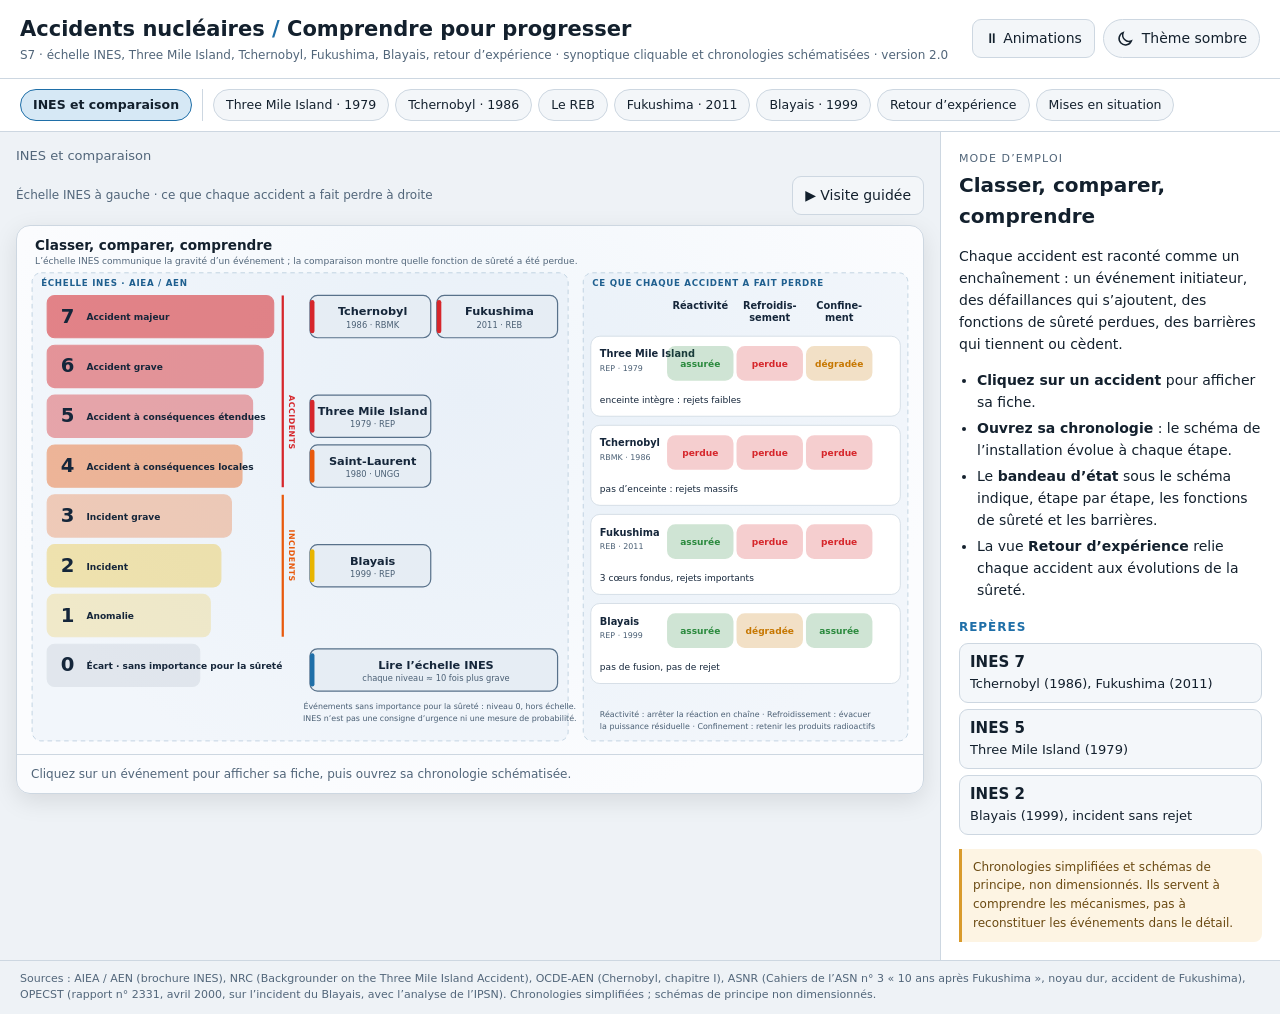
==== accidents.html @ fc560681 "Add files via upload" ====
<!doctype html><html lang="fr"><head><meta charset="utf-8"><meta name="viewport" content="width=device-width,initial-scale=1,viewport-fit=cover">
<link rel="manifest" href="manifest.json">
<meta name="theme-color" content="#0d1b2e">
<link rel="icon" href="icons/icon.svg" type="image/svg+xml">
<link rel="apple-touch-icon" href="icons/apple-touch-icon.png">
<meta name="apple-mobile-web-app-capable" content="yes">
<meta name="mobile-web-app-capable" content="yes">
<meta name="apple-mobile-web-app-title" content="Sûreté &amp; Cycle">
<script>/* Hors ligne : enregistrement du service worker si la page est ouverte seule */
if('serviceWorker' in navigator&&location.protocol.startsWith('http')&&window.top===window)addEventListener('load',()=>navigator.serviceWorker.register('./service-worker.js').catch(console.warn));</script>

<title>Accidents nucléaires</title>
<style>:root{box-sizing:border-box}html{scroll-padding-top:env(safe-area-inset-top,0px)}img{max-width:100%}[hidden]{display:none!important}</style>
<style>
/* V2.1 — consolidation du rendu desktop et du comportement */
:root{--stage-outline:color-mix(in srgb,var(--accent) 22%,var(--border))}
.stage{box-shadow:0 7px 24px rgba(0,0,0,.10);border-color:var(--stage-outline)}
.nav button,.chip,.sbtn{transition:background-color .18s,border-color .18s,transform .18s}
.nav button:hover,.chip:hover,.sbtn:hover{border-color:var(--accent)}
.steptext{min-height:110px;line-height:1.62}
.steptext h3{font-size:17px}
.aside{line-height:1.57}
.eq.dim,.part.dim,.fl.dim{pointer-events:none}
/* ================= THÈMES ================= */
:root{color-scheme:dark;
 --bg:#0a121c;--panel:#111c2a;--panel2:#162436;--border:#26394d;--text:#e6eef6;--muted:#97abbd;--accent:#5cb3e6;
 --canvas:#0e1926;--canvas-glow:#13243a;--eq:#1b2c3f;--eq-stroke:#7f9db6;--label:#e3ecf4;--sublabel:#a3b6c7;
 --btn:#152538;--btn-active:#1f4f6e;--btn-active-border:#5cb3e6;--header:#0d1724;--focus:#ffffff;
 --zone:rgba(92,179,230,.045);--zone-stroke:#2c4a63;--zone-text:#8fc4e3;--water:#1d5a86;--water2:#2a78ab;--glow:#ff9b4f;--warn-bg:#2d2a24;--warn-text:#f0d9a6;--warn-border:#e0aa55;
 --m-comb:#b197fc;--m-sol:#f59f00;--m-u:#ffd43b;--m-pu:#f783ac;--m-pf:#ff6b6b;--m-coq:#adb5bd;--m-eff:#4dabf7;--m-gaz:#99e9f2;--m-dt:#d4a373;--m-solv:#69db7c;--m-verre:#63e6be;--m-eau:#74c0fc;--m-air:#ced4da;--m-upu:#ffa94d;--m-emb:#b9a88d;--m-colis:#adb5bd;--m-vtc:#b197fc;--m-tfa:#74c0fc;--m-fmavc:#63e6be;--m-favl:#ffd43b;--m-mavl:#ffa94d;--m-ha:#ff6b6b;--m-beton:#ced4da;--m-argile:#d4a373;}
@media (prefers-color-scheme: light){:root:not([data-theme="dark"]){color-scheme:light;
 --bg:#eef2f6;--panel:#ffffff;--panel2:#f4f7fa;--border:#cdd7e1;--text:#13202d;--muted:#52667a;--accent:#1f6fa8;
 --canvas:#fbfcfe;--canvas-glow:#f1f6fb;--eq:#e6edf4;--eq-stroke:#58718a;--label:#15263a;--sublabel:#4a5f74;
 --btn:#f3f6f9;--btn-active:#d6e8f5;--btn-active-border:#1f6fa8;--header:#ffffff;--focus:#0b3b5c;
 --zone:rgba(31,111,168,.04);--zone-stroke:#b4c9da;--zone-text:#1f5f8f;--water:#a5d0ee;--water2:#7db8e2;--glow:#e5741f;--warn-bg:#fdf4e3;--warn-text:#6b4a12;--warn-border:#d99a2b;
 --m-comb:#7048e8;--m-sol:#e67700;--m-u:#b08900;--m-pu:#d6336c;--m-pf:#e03131;--m-coq:#6c757d;--m-eff:#1c7ed6;--m-gaz:#0c8599;--m-dt:#8d6e4c;--m-solv:#2b8a3e;--m-verre:#099268;--m-eau:#1971c2;--m-air:#868e96;--m-upu:#d9480f;--m-emb:#80654b;--m-colis:#6c757d;--m-vtc:#7048e8;--m-tfa:#1971c2;--m-fmavc:#099268;--m-favl:#b08900;--m-mavl:#d9480f;--m-ha:#e03131;--m-beton:#868e96;--m-argile:#8d6e4c;}}
:root[data-theme="light"]{color-scheme:light;
 --bg:#eef2f6;--panel:#ffffff;--panel2:#f4f7fa;--border:#cdd7e1;--text:#13202d;--muted:#52667a;--accent:#1f6fa8;
 --canvas:#fbfcfe;--canvas-glow:#f1f6fb;--eq:#e6edf4;--eq-stroke:#58718a;--label:#15263a;--sublabel:#4a5f74;
 --btn:#f3f6f9;--btn-active:#d6e8f5;--btn-active-border:#1f6fa8;--header:#ffffff;--focus:#0b3b5c;
 --zone:rgba(31,111,168,.04);--zone-stroke:#b4c9da;--zone-text:#1f5f8f;--water:#a5d0ee;--water2:#7db8e2;--glow:#e5741f;--warn-bg:#fdf4e3;--warn-text:#6b4a12;--warn-border:#d99a2b;
 --m-comb:#7048e8;--m-sol:#e67700;--m-u:#b08900;--m-pu:#d6336c;--m-pf:#e03131;--m-coq:#6c757d;--m-eff:#1c7ed6;--m-gaz:#0c8599;--m-dt:#8d6e4c;--m-solv:#2b8a3e;--m-verre:#099268;--m-eau:#1971c2;--m-air:#868e96;--m-upu:#d9480f;--m-emb:#80654b;--m-colis:#6c757d;--m-vtc:#7048e8;--m-tfa:#1971c2;--m-fmavc:#099268;--m-favl:#b08900;--m-mavl:#d9480f;--m-ha:#e03131;--m-beton:#868e96;--m-argile:#8d6e4c;}
*{box-sizing:border-box}
body{margin:0;background:var(--bg);color:var(--text);font:14px/1.5 system-ui,"Segoe UI",Arial,sans-serif}
button,select{font:inherit;color:inherit}button{cursor:pointer}
button:focus-visible,.node:focus-visible,.eq:focus-visible{outline:3px solid var(--accent);outline-offset:2px}
.top{padding:14px 20px;display:flex;justify-content:space-between;align-items:center;gap:12px;background:var(--header);border-bottom:1px solid var(--border);flex-wrap:wrap}
.top h1{font-size:21px;margin:0}.top h1 span{color:var(--accent)}
.sub{color:var(--muted);font-size:12px}
.btn{border:1px solid var(--border);border-radius:9px;background:var(--btn);padding:8px 12px;min-height:38px}
.btn.active{background:var(--btn-active);border-color:var(--btn-active-border)}
.btn.primary{background:var(--btn-active);border-color:var(--btn-active-border);font-weight:600}
.theme-btn{display:inline-flex;align-items:center;gap:8px;border-radius:999px}
.theme-btn svg{width:18px;height:18px}
.nav{display:flex;gap:6px;flex-wrap:wrap;padding:10px 20px;border-bottom:1px solid var(--border);background:var(--panel)}
.nav button{border:1px solid var(--border);border-radius:999px;background:var(--btn);padding:6px 12px;font-size:12.5px}
.nav button.active{background:var(--btn-active);border-color:var(--btn-active-border);font-weight:600}
.nav .sep{width:1px;background:var(--border);margin:0 4px}
.layout{display:grid;grid-template-columns:minmax(0,1fr) 340px;min-height:calc(100vh - 120px)}
.main{padding-block:14px;padding-left:max(16px,env(safe-area-inset-left,0px));padding-right:max(16px,env(safe-area-inset-right,0px));min-width:0}
.aside{border-left:1px solid var(--border);background:var(--panel);padding:18px;overflow:auto}
.crumbs{display:flex;align-items:center;gap:8px;flex-wrap:wrap;margin-bottom:10px;font-size:13px;color:var(--muted)}
.crumbs a{color:var(--accent);cursor:pointer;text-decoration:underline}
.bar{display:flex;flex-wrap:wrap;gap:8px;align-items:center;justify-content:space-between;margin-bottom:10px}
.bar .grp{display:flex;flex-wrap:wrap;gap:6px;align-items:center}
.chip{border:1px solid var(--border);border-radius:999px;background:var(--btn);padding:5px 11px;font-size:12px;display:inline-flex;align-items:center;gap:6px}
.chip i{width:11px;height:11px;border-radius:50%;display:inline-block;background:var(--mc)}
.chip.active{background:var(--btn-active);border-color:var(--btn-active-border);font-weight:600}
.stage{border:1px solid var(--border);border-radius:14px;background:radial-gradient(ellipse at 50% 30%,var(--canvas-glow),var(--canvas) 75%);overflow:hidden}
.stage svg{display:block;width:100%;height:auto}
.legend{display:flex;flex-wrap:wrap;gap:8px 16px;padding:10px 14px;border-top:1px solid var(--border);font-size:12px;color:var(--muted)}
.legend span{display:inline-flex;align-items:center;gap:6px}.legend i{width:22px;height:5px;border-radius:3px;background:var(--mc);display:inline-block}
.steps{display:flex;flex-wrap:wrap;gap:6px;align-items:center;padding:10px 14px;border-top:1px solid var(--border)}
.steps .sbtn{border:1px solid var(--border);border-radius:999px;background:var(--btn);padding:6px 11px;font-size:12px}
.steps .sbtn.active{background:var(--btn-active);border-color:var(--btn-active-border);font-weight:700}
.steptext{padding:12px 16px 16px;border-top:1px solid var(--border);background:var(--panel)}
.steptext h3{margin:0 0 6px;font-size:16px}
.steptext p{margin:0 0 6px}
.steptext ul{margin:4px 0 0;padding-left:20px}.steptext li{margin:3px 0}
.note{color:var(--muted);font-size:12px}
.warning{border-left:3px solid var(--warn-border);padding:9px 11px;background:var(--warn-bg);color:var(--warn-text);font-size:12px;margin-top:14px;border-radius:0 8px 8px 0}
.aside h2{font-size:20px;margin:2px 0 4px}
.aside h3{font-size:12px;text-transform:uppercase;letter-spacing:.08em;color:var(--accent);margin:16px 0 6px}
.aside ul{margin:0;padding-left:18px}.aside li{margin:4px 0}
.kicker{font-size:11px;letter-spacing:.1em;text-transform:uppercase;color:var(--muted)}
.facts{display:grid;grid-template-columns:1fr;gap:6px}
.fact{border:1px solid var(--border);background:var(--panel2);border-radius:9px;padding:7px 10px;font-size:13px}
.fact b{display:block;font-size:15px}
.io{display:grid;grid-template-columns:auto 1fr;gap:4px 10px;font-size:13px}.io span{color:var(--muted)}
.openbtn{width:100%;margin-top:14px}
.footer{padding:10px 20px;border-top:1px solid var(--border);color:var(--muted);font-size:11px}
.hidden{display:none!important}

/* ================= SVG ================= */
.ttl{fill:var(--text);font-size:18px;font-weight:700}
.subt{fill:var(--muted);font-size:12px}
.zone{fill:var(--zone);stroke:var(--zone-stroke);stroke-dasharray:6 5}
.zt{fill:var(--zone-text);font-size:11.5px;font-weight:700;letter-spacing:.08em}
.free{fill:var(--sublabel);font-size:11.5px}
.node{cursor:pointer;outline:none;transition:opacity .25s}
.n-b{fill:var(--eq);stroke:var(--eq-stroke);stroke-width:1.6}
.n-strip{fill:var(--mc)}
.n-t{fill:var(--label);font-size:15px;font-weight:700;text-anchor:middle;pointer-events:none}
.n-s{fill:var(--sublabel);font-size:11px;text-anchor:middle;pointer-events:none}
.n-go{fill:var(--accent);font-size:10.5px;font-weight:700;text-anchor:end;pointer-events:none}
.node:hover .n-b,.node.sel .n-b{stroke:var(--focus);stroke-width:3}
.node.dim,.fl.dim{opacity:.16}
.fl{transition:opacity .25s}
.fl path{fill:none;stroke-linecap:round;stroke-linejoin:round}
.f-case{stroke:var(--canvas)}
.f-base{stroke:var(--mc);opacity:.38}
.f-dash{stroke:var(--mc);stroke-dasharray:8 10;animation:flow 1.4s linear infinite}
.fl .f-arr{fill:var(--mc);stroke:none}
.f-lab{fill:var(--mc);font-size:11px;font-weight:700}
.m-gaz .f-dash,.m-air .f-dash{stroke-dasharray:2 8}
@keyframes flow{to{stroke-dashoffset:-36}}
.m-comb{--mc:var(--m-comb)}.m-sol{--mc:var(--m-sol)}.m-u{--mc:var(--m-u)}.m-pu{--mc:var(--m-pu)}.m-pf{--mc:var(--m-pf)}.m-coq{--mc:var(--m-coq)}
.m-eff{--mc:var(--m-eff)}.m-gaz{--mc:var(--m-gaz)}.m-dt{--mc:var(--m-dt)}.m-solv{--mc:var(--m-solv)}.m-verre{--mc:var(--m-verre)}.m-eau{--mc:var(--m-eau)}.m-air{--mc:var(--m-air)}.m-emb{--mc:var(--m-emb)}.m-upu{--mc:var(--m-upu)}
/* Équipements des vues détaillées */
.eq{cursor:pointer;transition:opacity .3s}
.eq-b{fill:var(--eq);stroke:var(--eq-stroke);stroke-width:1.6}
.eq-t{fill:var(--label);font-size:13px;font-weight:700;text-anchor:middle;pointer-events:none}
.eq-s{fill:var(--sublabel);font-size:10.5px;text-anchor:middle;pointer-events:none}
.eq:hover .eq-b{stroke:var(--focus)}
.eq.hl .eq-b{stroke:var(--accent);stroke-width:3}
.dim{opacity:.17}
.part{transition:opacity .3s}
.lbl{fill:var(--label);font-size:12px}.lbl-s{fill:var(--sublabel);font-size:10.5px}
.mid{text-anchor:middle}.end{text-anchor:end}
.wall{fill:none;stroke:var(--eq-stroke);stroke-width:2}
.thin{fill:none;stroke:var(--eq-stroke);stroke-width:1.4}
.water{fill:var(--water);opacity:.55}
.metal{fill:var(--m-coq)}
/* Animations */
.spin{animation:spin 10s linear infinite;transform-box:fill-box;transform-origin:center}
.spin-fast{animation:spin 2.2s linear infinite;transform-box:fill-box;transform-origin:center}
@keyframes spin{to{transform:rotate(360deg)}}
.chop{animation:chop 1.6s ease-in-out infinite}
@keyframes chop{0%,40%,100%{transform:translateY(0)}55%{transform:translateY(34px)}}
.feed{animation:feed 3.2s ease-in-out infinite}
@keyframes feed{0%{transform:translateX(-40px)}50%,100%{transform:translateX(0)}}
.fall{animation:fall 1.6s linear infinite}
@keyframes fall{0%{transform:translateY(0);opacity:0}15%{opacity:1}100%{transform:translateY(80px);opacity:0}}
.rise{animation:rise 3s linear infinite}
@keyframes rise{0%{transform:translateY(0);opacity:0}20%{opacity:.9}100%{transform:translateY(-70px);opacity:0}}
.rise-long{animation:riseL 4s linear infinite}
@keyframes riseL{0%{transform:translateY(0);opacity:0}15%{opacity:1}85%{opacity:1}100%{transform:translateY(-240px);opacity:0}}
.lift{animation:lift 4s ease-in-out infinite}
@keyframes lift{0%,15%{transform:translateY(40px)}55%,100%{transform:translateY(0)}}
.press{animation:press 2.8s ease-in-out infinite}
@keyframes press{0%,30%,100%{transform:translateY(0)}60%{transform:translateY(58px)}}
.crush{animation:crush 2.8s ease-in-out infinite;transform-box:fill-box;transform-origin:bottom}
@keyframes crush{0%,30%,100%{transform:scaleY(1)}60%{transform:scaleY(.2)}}
.fillup{animation:fillup 6s ease-in-out infinite;transform-box:fill-box;transform-origin:bottom}
@keyframes fillup{0%{transform:scaleY(.05)}80%,100%{transform:scaleY(1)}}
.glow{animation:glow 1.8s ease-in-out infinite}
@keyframes glow{50%{opacity:.45}}
.drip{animation:drip 1.1s linear infinite}
@keyframes drip{0%{transform:translateY(0);opacity:0}20%{opacity:1}100%{transform:translateY(40px);opacity:0}}
.move-r{animation:mover 5s linear infinite}
.tr-move{animation:trMove 9s ease-in-out infinite}@keyframes trMove{0%,10%{transform:translateX(0)}45%,60%{transform:translateX(230px)}95%,100%{transform:translateX(0)}}
body.paused .tr-move{animation-play-state:paused}@media(prefers-reduced-motion:reduce){.tr-move{animation:none}}
@keyframes mover{0%{transform:translateX(0);opacity:0}10%{opacity:1}90%{opacity:1}100%{transform:translateX(860px);opacity:0}}
body.paused .fl .f-dash,body.paused .spin,body.paused .spin-fast,body.paused .chop,body.paused .feed,body.paused .fall,body.paused .rise,body.paused .rise-long,body.paused .lift,body.paused .press,body.paused .crush,body.paused .fillup,body.paused .glow,body.paused .drip,body.paused .move-r{animation-play-state:paused}
@media(prefers-reduced-motion:reduce){.f-dash,.spin,.spin-fast,.chop,.feed,.fall,.rise,.rise-long,.lift,.press,.crush,.fillup,.glow,.drip,.move-r{animation:none!important}}
@media(max-width:1020px){.layout{grid-template-columns:1fr}.aside{border-left:0;border-top:1px solid var(--border)}}
@media(max-width:560px){.top h1{font-size:17px}.nav{padding:8px}}

/* ===== Compléments S7 (sûreté, accidents) — mêmes jetons que les parcours ===== */
:root{--ok:#51cf66;--deg:#fcc419;--ko:#ff6b6b;--na:#7d8fa1;--ok-bg:rgba(81,207,102,.13);--deg-bg:rgba(252,196,25,.13);--ko-bg:rgba(255,107,107,.14);
 --z-bleu:#4dabf7;--z-vert:#51cf66;--z-jaune:#ffd43b;--z-orange:#ff922b;--z-rouge:#ff6b6b;--hot:#ff6b3d;--steam:#dfe8f0;--sea:#1d5a86;--ground:#3a3428;--concrete:#5b6b7a}
@media (prefers-color-scheme: light){:root:not([data-theme="dark"]){--ok:#2b8a3e;--deg:#c77700;--ko:#d6262b;--na:#7b8a99;--ok-bg:#e6f4ea;--deg-bg:#fdf1dc;--ko-bg:#fde7e7;
 --z-bleu:#1c7ed6;--z-vert:#2f9e44;--z-jaune:#e8b500;--z-orange:#e8590c;--z-rouge:#d6262b;--hot:#e8590c;--steam:#8fa3b5;--sea:#4f94c8;--ground:#c9b99a;--concrete:#aab6c2}}
:root[data-theme="light"]{--ok:#2b8a3e;--deg:#c77700;--ko:#d6262b;--na:#7b8a99;--ok-bg:#e6f4ea;--deg-bg:#fdf1dc;--ko-bg:#fde7e7;
 --z-bleu:#1c7ed6;--z-vert:#2f9e44;--z-jaune:#e8b500;--z-orange:#e8590c;--z-rouge:#d6262b;--hot:#e8590c;--steam:#8fa3b5;--sea:#4f94c8;--ground:#c9b99a;--concrete:#aab6c2}
.m-conseil{--mc:var(--m-verre)}.m-colis{--mc:var(--m-emb)}.m-norme{--mc:var(--m-comb)}.m-autor{--mc:var(--m-u)}.m-ctrl{--mc:var(--m-eff)}.m-surv{--mc:var(--m-solv)}.m-info{--mc:var(--m-gaz)}.m-alerte{--mc:var(--m-pf)}.m-regle{--mc:var(--m-upu)}
.m-eau{--mc:var(--m-eau)}.m-vap{--mc:var(--steam)}.m-elec{--mc:var(--m-u)}.m-h2{--mc:var(--m-pu)}.m-pf{--mc:var(--m-pf)}
/* Bandeau d’état des fonctions et des barrières */
.status{display:flex;flex-wrap:wrap;gap:8px 22px;padding:10px 14px;border-top:1px solid var(--border);background:var(--panel2);font-size:12px}
.status .sg{display:flex;flex-wrap:wrap;align-items:center;gap:6px}
.status .sg>b{color:var(--muted);font-weight:600;margin-right:2px;text-transform:uppercase;letter-spacing:.06em;font-size:10.5px}
.pill{display:inline-flex;align-items:center;gap:6px;border-radius:999px;padding:3px 10px;border:1px solid var(--border);background:var(--panel);white-space:nowrap}
.pill i{width:9px;height:9px;border-radius:50%;background:var(--na)}
.pill.o{border-color:var(--ok);background:var(--ok-bg)}.pill.o i{background:var(--ok)}
.pill.d{border-color:var(--deg);background:var(--deg-bg)}.pill.d i{background:var(--deg)}
.pill.x{border-color:var(--ko);background:var(--ko-bg)}.pill.x i{background:var(--ko)}
.pill.n{opacity:.75}.pill em{font-style:normal;color:var(--muted);font-size:11px}
.status .clock{margin-left:auto;font:600 12px ui-monospace,Consolas,monospace;color:var(--text)}
/* Mises en situation */
.quiz{display:grid;grid-template-columns:230px minmax(0,1fr);gap:14px;padding:14px}
.quiz .qmenu{display:flex;flex-direction:column;gap:6px}
.quiz .qmenu button{text-align:left;border:1px solid var(--border);border-radius:10px;background:var(--btn);padding:8px 11px;font-size:13px}
.quiz .qmenu button.active{background:var(--btn-active);border-color:var(--btn-active-border);font-weight:600}
.qcard{border:1px solid var(--border);border-radius:12px;background:var(--panel);padding:16px;min-width:0}
.qcard h3{margin:2px 0 6px;font-size:17px}.qcard h4{margin:14px 0 8px;font-size:15px}
.qrule{border-left:3px solid var(--accent);background:var(--panel2);padding:8px 11px;border-radius:0 8px 8px 0;font-size:13px}
.qopts{display:grid;gap:8px}.qopts button{text-align:left;border:1px solid var(--border);border-radius:10px;background:var(--btn);padding:9px 12px}
.qopts button:hover:not(:disabled){border-color:var(--accent)}.qopts button:disabled{opacity:.55;cursor:default}
.qfb{margin-top:12px;border-radius:10px;padding:10px 12px;font-size:13px}.qfb:empty{display:none}
.qfb.ok{background:var(--ok-bg);border:1px solid var(--ok)}.qfb.ko{background:var(--ko-bg);border:1px solid var(--ko)}
.qfb p{margin:4px 0}.qtable{width:100%;border-collapse:collapse;font-size:13px;margin:8px 0}.qtable th,.qtable td{border:1px solid var(--border);padding:6px 8px;text-align:left}
.qcard textarea{width:100%;min-height:70px;border:1px solid var(--border);border-radius:8px;background:var(--panel2);color:var(--text);padding:8px;font:inherit}
.qrow{display:flex;gap:8px;flex-wrap:wrap;margin-top:10px}
@media(max-width:700px){.quiz{grid-template-columns:1fr}.quiz .qmenu{display:grid;grid-template-columns:1fr 1fr}}
/* SVG complémentaires */
.hd{fill:var(--label);font-size:13px;font-weight:700}
.tag{fill:var(--sublabel);font-size:10.5px;font-weight:700;letter-spacing:.06em}
.wire{fill:none;stroke:var(--eq-stroke);stroke-width:2}
.pipe-hot{fill:none;stroke:var(--hot);stroke-width:7;stroke-linecap:round;stroke-linejoin:round;opacity:.85}
.pipe-cold{fill:none;stroke:var(--m-eau);stroke-width:7;stroke-linecap:round;stroke-linejoin:round;opacity:.85}
.pipe-sec{fill:none;stroke:var(--m-eff);stroke-width:5;stroke-linecap:round;stroke-linejoin:round;opacity:.7}
.flowdash{fill:none;stroke:var(--panel);stroke-width:2;stroke-dasharray:4 9;animation:flow 1.2s linear infinite;opacity:.8}
.cross{stroke:var(--ko);stroke-width:5;stroke-linecap:round}
.callout{fill:var(--panel);stroke:var(--accent);stroke-width:1.4}
.num{fill:var(--accent);font-size:13px;font-weight:800;text-anchor:middle}
.ko-t{fill:var(--ko);font-weight:700}.ok-t{fill:var(--ok);font-weight:700}.deg-t{fill:var(--deg);font-weight:700}
.blink{animation:blink 1s steps(2,start) infinite}@keyframes blink{to{visibility:hidden}}
.pulse{animation:pulse 1.6s ease-in-out infinite;transform-box:fill-box;transform-origin:center}@keyframes pulse{50%{transform:scale(1.12);opacity:.6}}
.drop{animation:drop 3.5s ease-in infinite}@keyframes drop{0%,20%{transform:translateY(-70px)}60%,100%{transform:translateY(0)}}
.drop-slow{animation:dropS 6s linear infinite}@keyframes dropS{0%,15%{transform:translateY(-120px)}85%,100%{transform:translateY(0)}}
.wave{animation:wave 5s ease-in-out infinite}@keyframes wave{0%,100%{transform:translateX(-30px)}50%{transform:translateX(30px)}}
.wave-in{animation:waveIn 6s ease-in-out infinite}@keyframes waveIn{0%{transform:translateX(-120px)}60%,100%{transform:translateX(0)}}
.puff{animation:puff 2.4s ease-out infinite;opacity:0}@keyframes puff{0%{transform:translate(0,0) scale(.6);opacity:0}25%{opacity:.85}100%{transform:translate(28px,-46px) scale(1.4);opacity:0}}
.boom{animation:boom 3s ease-out infinite;transform-box:fill-box;transform-origin:center}@keyframes boom{0%{transform:scale(.3);opacity:0}15%{opacity:.6}60%,100%{transform:scale(1.25);opacity:0}}
.siren{animation:siren 2.4s ease-out infinite;transform-box:fill-box;transform-origin:center;opacity:0}@keyframes siren{0%{transform:scale(.4);opacity:.9}100%{transform:scale(1.8);opacity:0}}
.travel{animation:travel 7s linear infinite}@keyframes travel{0%{transform:translateX(0);opacity:0}6%{opacity:1}94%{opacity:1}100%{transform:translateX(var(--dx,600px));opacity:0}}
.shake{animation:shake .35s linear infinite}@keyframes shake{0%,100%{transform:translate(0,0)}25%{transform:translate(-3px,1px)}75%{transform:translate(3px,-1px)}}
.lift-up{animation:liftUp 4s ease-out infinite}@keyframes liftUp{0%,30%{transform:translateY(0) rotate(0)}60%,100%{transform:translateY(-38px) rotate(-8deg)}}
.flame{animation:flame .9s ease-in-out infinite alternate;transform-box:fill-box;transform-origin:bottom}@keyframes flame{to{transform:scaleY(1.25);opacity:.75}}
.truck{animation:truck 12s ease-in-out infinite}@keyframes truck{0%,8%{transform:translateX(-40px)}45%,55%{transform:translateX(40px)}92%,100%{transform:translateX(-40px)}}
body.paused svg *,.dim *{animation-play-state:paused!important}
@media(prefers-reduced-motion:reduce){svg *{animation:none!important}}
.k-hide{display:none}

</style>
</head><body>
<header class="top">
 <div><h1>Accidents nucléaires <span>/</span> Comprendre pour progresser</h1><div class="sub">S7 · échelle INES, Three Mile Island, Tchernobyl, Fukushima, Blayais, retour d’expérience · synoptique cliquable et chronologies schématisées · version 2.0</div></div>
 <div class="bar" style="margin:0">
  <button class="btn" id="pauseBtn" type="button">⏸ Animations</button>
  <button id="themeBtn" class="btn theme-btn" type="button" aria-label="Basculer entre le thème clair et le thème sombre"><svg id="themeIcon" viewBox="0 0 24 24" fill="none" stroke="currentColor" stroke-width="2" stroke-linecap="round" aria-hidden="true"></svg><span id="themeTxt">Thème clair</span></button>
 </div>
</header>
<nav class="nav" id="nav" aria-label="Navigation entre les vues"></nav>

<div class="layout">
<main class="main">
 <div class="crumbs" id="crumbs"></div>
 <section id="synSec">
  <div class="bar">
   <div class="grp" id="filters" role="group" aria-label="Filtrer les liens"></div>
   <div class="grp"><button class="btn" id="tourBtn" type="button">▶ Visite guidée</button></div>
  </div>
  <div class="stage"><svg id="syn" viewBox="0 0 1200 700" role="img" aria-label="Échelle INES et comparaison des accidents"></svg>
   <div class="legend" id="synLegend"></div></div>
 </section>
 <section id="detSec" class="hidden">
  <div class="bar">
   <div class="grp"><button class="btn" id="prevView" type="button">← Vue précédente</button><button class="btn" id="nextView" type="button">Vue suivante →</button></div>
   <div class="grp"><button class="btn" id="playBtn" type="button">▶ Lecture guidée</button></div>
  </div>
  <div class="stage">
   <svg id="det" viewBox="0 0 1100 520" role="img"></svg>
   <div class="quiz hidden" id="quiz"></div>
   <div class="legend" id="detLegend"></div>
   <div class="status hidden" id="status"></div>
   <div class="steps" id="steps"></div>
   <div class="steptext" id="stepText" aria-live="polite"></div>
  </div>
 </section>
</main>
<aside class="aside" id="aside"></aside>
</div>
<footer class="footer">Sources : AIEA / AEN (brochure INES), NRC (Backgrounder on the Three Mile Island Accident), OCDE-AEN (Chernobyl, chapitre I), ASNR (Cahiers de l’ASN n° 3 « 10 ans après Fukushima », noyau dur, accident de Fukushima), OPECST (rapport n° 2331, avril 2000, sur l’incident du Blayais, avec l’analyse de l’IPSN). Chronologies simplifiées ; schémas de principe non dimensionnés.</footer>
<script>
"use strict";
const THEME_KEY='accidents-theme';
/* =====================================================================
   ACCIDENTS — données du parcours (S7.3.6)
   ===================================================================== */
const MAT={};
const SYN_LABEL='INES et comparaison',SYN_VB='0 0 1200 700',SYN_NOTE='<span>Cliquez sur un événement pour afficher sa fiche, puis ouvrez sa chronologie schématisée.</span>',SYN_FILTER_TEXT='<span class="note">Échelle INES à gauche · ce que chaque accident a fait perdre à droite</span>';
const WARN='Chronologies simplifiées et schémas de principe, non dimensionnés. Ils servent à comprendre les mécanismes, pas à reconstituer les événements dans le détail.';
const STATUS_DEF=[['Fonctions',['Réactivité','Refroidissement','Confinement']],['Barrières',['Gaine','Circuit primaire','Enceinte']]];

/* ---------------- Synoptique : INES + comparaison ---------------- */
function SYN(){let s='';
 s+=`<text class="ttl" x="24" y="32">Classer, comparer, comprendre</text><text class="subt" x="24" y="50">L’échelle INES communique la gravité d’un événement ; la comparaison montre quelle fonction de sûreté a été perdue.</text>`;
 s+=ZONE(20,62,710,620,'ÉCHELLE INES · AIEA / AEN');
 const lv=[[7,'Accident majeur','var(--z-rouge)',1],[6,'Accident grave','var(--z-rouge)',.85],[5,'Accident à conséquences étendues','var(--z-rouge)',.7],[4,'Accident à conséquences locales','var(--z-orange)',.75],[3,'Incident grave','var(--z-orange)',.5],[2,'Incident','var(--z-jaune)',.55],[1,'Anomalie','var(--z-jaune)',.35],[0,'Écart · sans importance pour la sûreté','var(--na)',.25]];
 lv.forEach(([n,t,c,o],i)=>{const y=92+i*66,w=300-i*14;
  s+=`<g data-for="${n===7?'tch fuk ines':n===5?'tmi ines':n===4?'sla ines':n===2?'bla ines':'ines'}"><rect x="40" y="${y}" width="${w}" height="56" rx="10" fill="${c}" opacity="${o*0.55}" stroke="${c}" stroke-width="1.5"/><text x="58" y="${y+36}" style="font-size:26px;font-weight:800;fill:var(--label)">${n}</text><text class="lbl" x="92" y="${y+33}" style="font-weight:700">${t}</text></g>`;});
 s+=`<path d="M352 92 V${92+3*66+56}" stroke="var(--z-rouge)" stroke-width="3"/><text class="tag" x="360" y="${92+2*66}" transform="rotate(90 360 ${92+2*66})" style="fill:var(--z-rouge)">ACCIDENTS</text>`;
 s+=`<path d="M352 ${92+4*66} V${92+6*66+56}" stroke="var(--z-orange)" stroke-width="3"/><text class="tag" x="360" y="${92+5*66-20}" transform="rotate(90 360 ${92+5*66-20})" style="fill:var(--z-orange)">INCIDENTS</text>`;
 s+=N('tch',388,92,160,56,'Tchernobyl','1986 · RBMK','var(--z-rouge)');
 s+=N('fuk',556,92,160,56,'Fukushima','2011 · REB','var(--z-rouge)');
 s+=N('tmi',388,224,160,56,'Three Mile Island','1979 · REP','var(--z-rouge)');
 s+=N('sla',388,290,160,56,'Saint-Laurent','1980 · UNGG','var(--z-orange)');
 s+=N('bla',388,422,160,56,'Blayais','1999 · REP','var(--z-jaune)');
 s+=N('ines',388,560,328,56,'Lire l’échelle INES','chaque niveau ≈ 10 fois plus grave','var(--accent)');
 s+=TX(560,640,'Événements sans importance pour la sûreté : niveau 0, hors échelle.','lbl-s','mid')+TX(560,656,'INES n’est pas une consigne d’urgence ni une mesure de probabilité.','lbl-s','mid');
 /* matrice de comparaison */
 s+=ZONE(750,62,430,620,'CE QUE CHAQUE ACCIDENT A FAIT PERDRE');
 const cols=['Réactivité','Refroidis-','Confine-'],cols2=['','sement','ment'];
 cols.forEach((c,i)=>s+=TX(905+i*92,110,c,'hd','mid')+TX(905+i*92,126,cols2[i],'hd','mid'));
 const rows=[['tmi','Three Mile Island','REP · 1979','oxd','enceinte intègre : rejets faibles'],['tch','Tchernobyl','RBMK · 1986','xxx','pas d’enceinte : rejets massifs'],['fuk','Fukushima','REB · 2011','oxx','3 cœurs fondus, rejets importants'],['bla','Blayais','REP · 1999','odo','pas de fusion, pas de rejet']];
 const C={o:['var(--ok)','assurée'],d:['var(--deg)','dégradée'],x:['var(--ko)','perdue']};
 rows.forEach((r,i)=>{const y=146+i*118;
  s+=`<g data-for="${r[0]}"><rect x="760" y="${y}" width="410" height="106" rx="12" fill="var(--panel)" stroke="var(--border)"/>`+TX(772,y+28,r[1],'hd')+TX(772,y+46,r[2],'lbl-s')+[...r[3]].map((c,j)=>`<rect x="${862+j*92}" y="${y+14}" width="86" height="44" rx="10" fill="${C[c][0]}" opacity=".22" stroke="${C[c][0]}" stroke-width="2"/><text class="lbl" x="${905+j*92}" y="${y+41}" text-anchor="middle" style="font-weight:700;fill:${C[c][0]}">${C[c][1]}</text>`).join('')+TX(772,y+88,r[4],'lbl')+`</g>`;});
 s+=TX(772,650,'Réactivité : arrêter la réaction en chaîne · Refroidissement : évacuer','lbl-s')+TX(772,666,'la puissance résiduelle · Confinement : retenir les produits radioactifs','lbl-s');
 return s;}

const TOUR=['ines','tmi','tch','sla','bla','fuk'];
const HOME_ASIDE=`<div class="kicker">Mode d’emploi</div><h2>Classer, comparer, comprendre</h2><p>Chaque accident est raconté comme un enchaînement : un événement initiateur, des défaillances qui s’ajoutent, des fonctions de sûreté perdues, des barrières qui tiennent ou cèdent.</p><ul><li><b>Cliquez sur un accident</b> pour afficher sa fiche.</li><li><b>Ouvrez sa chronologie</b> : le schéma de l’installation évolue à chaque étape.</li><li>Le <b>bandeau d’état</b> sous le schéma indique, étape par étape, les fonctions de sûreté et les barrières.</li><li>La vue <b>Retour d’expérience</b> relie chaque accident aux évolutions de la sûreté.</li></ul><h3>Repères</h3><div class="facts"><div class="fact"><b>INES 7</b>Tchernobyl (1986), Fukushima (2011)</div><div class="fact"><b>INES 5</b>Three Mile Island (1979)</div><div class="fact"><b>INES 2</b>Blayais (1999), incident sans rejet</div></div><div class="warning">${WARN}</div>`;

/* ---------------- Fiches ---------------- */
const FICHE={
ines:{t:'Échelle INES',full:'International Nuclear and Radiological Event Scale · AIEA et AEN, 1990',
 role:'L’échelle INES sert à communiquer rapidement et de façon cohérente la gravité d’un événement nucléaire ou radiologique. Les niveaux 1 à 3 sont des incidents, les niveaux 4 à 7 des accidents. Chaque niveau correspond à une gravité environ dix fois supérieure au précédent.',
 does:['Trois critères : conséquences pour les personnes et l’environnement, état des barrières et des protections radiologiques sur le site, dégradation de la défense en profondeur.','Niveau 0 : écart sans importance pour la sûreté, hors échelle.','Ce n’est ni une consigne d’urgence, ni une mesure de probabilité, ni un bilan sanitaire.'],
 keys:[['1990','création après Tchernobyl'],['0 → 7','huit niveaux, de l’écart à l’accident majeur']]},
tmi:{t:'Three Mile Island',full:'Réacteur TMI-2 · Pennsylvanie, États-Unis · 28 mars 1979',view:'tmi',
 role:'Un incident banal côté secondaire se transforme en perte de réfrigérant primaire mal diagnostiquée. Environ la moitié du cœur fond, mais l’enceinte de confinement tient : les rejets restent faibles.',
 does:['Initiateur : arrêt des pompes alimentaires des GV.','Une soupape du pressuriseur reste bloquée ouverte ; le voyant indique « fermée ».','Un niveau haut au pressuriseur fait croire que le cœur est noyé ; l’injection de sécurité est réduite.'],
 keys:[['INES 5','accident à conséquences étendues'],['≈ 50 %','du cœur fondu, constaté plusieurs années après']]},
tch:{t:'Tchernobyl',full:'Réacteur n° 4, RBMK-1000 · Ukraine (alors URSS) · 26 avril 1986',view:'tch',
 role:'Lors d’un essai mené dans un état instable, le réacteur subit une excursion de puissance. Les défauts de conception du RBMK, l’absence d’enceinte et les écarts de conduite aboutissent à la destruction du réacteur et à des rejets massifs.',
 does:['Réacteur modéré au graphite et refroidi par eau bouillante : il n’existe pas de RBMK en France.','Coefficient de vide positif : plus de vapeur → plus de réactivité dans ces conditions.','Barres d’arrêt dont l’insertion commence par ajouter de la réactivité en bas du cœur.'],
 keys:[['INES 7','accident majeur'],['30 km','zone d’exclusion autour du site']]},
fuk:{t:'Fukushima Daiichi',full:'Réacteurs à eau bouillante · Japon · à partir du 11 mars 2011',view:'fuk',
 role:'Un séisme puis un tsunami très supérieur aux hypothèses de protection privent le site d’électricité et de source froide. Sans refroidissement, trois cœurs fondent ; l’hydrogène produit provoque des explosions dans les bâtiments.',
 does:['Les réacteurs 1 à 3, en fonctionnement, s’arrêtent automatiquement au séisme.','Le tsunami noie diesels et tableaux électriques : perte quasi totale d’alimentation.','Les explosions sont chimiques (hydrogène), pas nucléaires.'],
 keys:[['INES 7','accident majeur'],['14 à 15 m','hauteur du tsunami sur le site']]},
bla:{t:'Blayais',full:'Centrale EDF · Gironde · nuit du 27 au 28 décembre 1999',view:'bla',
 role:'Tempête, surcote et vagues font franchir la digue. L’eau envahit les galeries et noie des pompes de sauvegarde des tranches 1 et 2. Le refroidissement par les générateurs de vapeur n’a jamais été interrompu : pas de fusion, pas de rejet, mais une faiblesse face à l’inondation.',
 does:['Niveau mesuré 4,50 m NGF pour 2,40 m prévus ; vagues d’au moins 5,5 m sur une digue de 5,20 m.','Tranche 1 : pompes SEC de la voie A perdues.','Tranches 1 et 2 : pompes d’injection de sécurité basse pression et d’aspersion de l’enceinte noyées.','Route d’accès coupée, relève impossible, PUI déclenché tardivement.'],
 keys:[['INES 2','incident'],['> 10 h','marge estimée par l’IPSN avant fusion en cas de perte de l’ASG'],['≈ 90 000 m³','d’eau pompée et rejetée après contrôle']]},
reb:{t:'Réacteur à eau bouillante',full:'REB · technologie de Fukushima Daiichi',view:'reb',
 role:'Un seul circuit : l’eau bout dans la cuve et la vapeur va directement à la turbine. L’enceinte Mark I associe une enceinte sèche compacte et un tore de condensation.',
 does:['≈ 70 bar dans la cuve, contre 155 bar dans un REP.','Barres de commande insérées par le bas.','Piscine du combustible en haut du bâtiment réacteur.','Aucun REB en France.'],
 keys:[['6 REB','à Fukushima Daiichi'],['≈ 70 bar','pression de la cuve']]},
sla:{t:'Saint-Laurent-des-Eaux',full:'Réacteur A2, filière UNGG · Loir-et-Cher · 13 mars 1980',view:'rex',
 role:'Repère français : la fusion de deux éléments combustibles dans un réacteur uranium naturel graphite gaz, à la suite d’un défaut de refroidissement local. Événement classé 4, sans conséquence à l’extérieur comparable aux accidents étudiés.',
 does:['Filière UNGG aujourd’hui arrêtée et en démantèlement.','Rappelle que le refroidissement doit être assuré localement, canal par canal.'],
 keys:[['INES 4','accident à conséquences locales']]},
rexf:{t:'Retour d’expérience',full:'Apprendre des événements, partout dans le monde',
 role:'Chaque accident a conduit à renforcer un ou plusieurs niveaux de la défense en profondeur. Le retour d’expérience ne se limite pas aux accidents : les événements significatifs, même mineurs, sont analysés et partagés.',
 does:['Facteurs humains et organisationnels, conduite, formation.','Coopération internationale et culture de sûreté.','Agressions externes et moyens ultimes.']},
situ:{t:'Mises en situation',full:'Relier mécanisme, fonction perdue et enseignement',role:'Trois situations à résoudre à partir des chronologies.',does:['Lisez la consigne avant de choisir.','Une erreur se corrige avant de continuer.']}
};

/* ---------------- Aides de dessin ---------------- */
const rodsIn=(xs,y1,y2)=>xs.map(x=>`<rect x="${x-2.5}" y="${y1}" width="5" height="${y2-y1}" rx="2" fill="var(--label)"/>`).join('');
const X_=(x,y,r=12)=>`<path class="cross" d="M${x-r} ${y-r} L${x+r} ${y+r} M${x+r} ${y-r} L${x-r} ${y+r}"/>`;
const valve=(x,y,c)=>`<path d="M${x-11} ${y-8} L${x+11} ${y+8} V${y-8} L${x-11} ${y+8} Z" fill="${c}" stroke="var(--label)" stroke-width="1.2"/>`;
const puffs=(x,y,n=5,c='var(--steam)')=>Array.from({length:n},(_,i)=>`<circle class="puff" cx="${x}" cy="${y}" r="${6+i%3*2}" fill="${c}" style="animation-delay:${(i*.45).toFixed(2)}s"/>`).join('');
const panel=(x,y,w,h,t)=>`<rect x="${x}" y="${y}" width="${w}" height="${h}" rx="12" fill="var(--panel)" stroke="var(--border)"/>`+TX(x+14,y+22,t,'hd');
const gauge=(x,y,w,frac,c,lab)=>`<rect x="${x}" y="${y}" width="${w}" height="14" rx="7" fill="var(--panel2)" stroke="var(--border)"/><rect x="${x}" y="${y}" width="${Math.max(6,w*frac)}" height="14" rx="7" fill="${c}"/>`+(lab?TX(x+w+8,y+12,lab,'lbl-s'):'');
const lamp=(x,y,c,txt)=>`<circle cx="${x}" cy="${y}" r="8" fill="${c}"/>`+TX(x+14,y+4,txt,'lbl');

/* ---------------- Vues détaillées ---------------- */
const VIEW_ORDER=['tmi','tch','reb','fuk','bla','rex','situations'];
const NAV_LABEL={tmi:'Three Mile Island · 1979',tch:'Tchernobyl · 1986',reb:'Le REB',fuk:'Fukushima · 2011',bla:'Blayais · 1999',rex:'Retour d’expérience',situations:'Mises en situation'};

const VIEWS={
/* =============== THREE MILE ISLAND =============== */
tmi:{t:'Three Mile Island · 28 mars 1979',sub:'REP de 900 MWe environ · Pennsylvanie · INES 5',fiche:'tmi',status:true,st0:'ooo|ooo',clk0:'avant 4 h 00',
 intro:'Un réacteur à eau sous pression proche des REP français. L’accident commence par une panne classique côté secondaire ; c’est l’enchaînement avec une soupape bloquée et un diagnostic trompé par les indications qui conduit à la fusion partielle du cœur.',
 steps:[
 {t:'Perte de l’eau alimentaire',clk:'28 mars · 4 h 00',st:'odo|ooo',d:'<p>Une défaillance arrête les <b>pompes alimentaires</b> des générateurs de vapeur. La turbine puis le réacteur s’arrêtent automatiquement : les grappes chutent. Les GV ne reçoivent plus d’eau, la chaleur n’est plus évacuée et la <b>pression primaire monte</b>.</p><p class="note">Les vannes de l’alimentation de secours des GV étaient restées fermées après un essai ; elles sont rouvertes au bout de 8 minutes environ.</p>'},
 {t:'La soupape reste ouverte',clk:'4 h 00 + 13 s',st:'odo|odo',d:'<p>La <b>soupape de décharge du pressuriseur</b> s’ouvre pour limiter la pression, comme prévu. Elle aurait dû se refermer : elle reste <b>bloquée ouverte</b>. L’eau du circuit primaire s’échappe en vapeur vers le réservoir de décharge, qui finit par déborder dans l’enceinte.</p><p>En salle de commande, le voyant indique « fermée » : il signale l’<b>ordre envoyé</b>, pas la position réelle.</p>'},
 {t:'Un diagnostic trompé',clk:'≈ 4 h 05 → 5 h 00',st:'odo|odo',d:'<p>La vapeur formée dans le circuit pousse l’eau vers le pressuriseur : son <b>niveau monte</b>. Les opérateurs, formés à éviter un pressuriseur plein, y voient la preuve que le circuit est plein d’eau et <b>réduisent l’injection de sécurité</b>. En réalité, le circuit se vide.</p><p class="note">Il n’existait pas de mesure du niveau d’eau dans la cuve.</p>'},
 {t:'Le cœur se découvre',clk:'5 h 14 → 6 h 22',st:'oxd|xdo',d:'<p>Les <b>pompes primaires</b> vibrent ; elles sont arrêtées (dernière à 5 h 41). L’eau ne circule plus dans le cœur, qui se <b>découvre</b> et surchauffe. Les gaines se rompent, le combustible commence à fondre et de l’hydrogène se forme.</p><p>À 6 h 22, une vanne d’isolement en amont de la soupape est fermée : la fuite s’arrête, mais le cœur est déjà gravement endommagé.</p>'},
 {t:'L’enceinte tient',clk:'jours suivants',st:'odd|xoo',d:'<p>Le refroidissement est rétabli progressivement. L’<b>enceinte de confinement</b> a retenu l’essentiel des produits radioactifs : les rejets sont restés <b>faibles</b> (de l’ordre de 0,01 mSv en moyenne pour la population voisine, selon la NRC).</p><p>On découvrira en filmant l’intérieur de la cuve, plusieurs années plus tard, qu’environ <b>la moitié du cœur</b> avait fondu.</p>'},
 {t:'Ce qui a changé',clk:'après 1979',st:'odd|xoo',d:'<ul><li>Indications fiables : position réelle des vannes, mesures adaptées au diagnostic.</li><li><b>Facteurs humains</b> : ergonomie des salles de commande, formation sur simulateur.</li><li>Conduite accidentelle fondée sur l’<b>état réel de l’installation</b> (en France : approche par états) plutôt que sur la recherche de l’événement initiateur.</li><li>Prise en compte des accidents graves et renforcement des plans d’urgence.</li></ul>'}],
 svg:()=>{let s='';
  s+=PT('5',`<path d="M40 492 V200 Q40 52 315 52 Q590 52 590 200 V492" fill="none" stroke="var(--m-pu)" stroke-width="6" stroke-dasharray="14 7"/>`+TX(505,140,'Enceinte de confinement','lbl','mid'));
  /* boucle primaire */
  s+=PT('3 4',`<path class="pipe-hot" d="M222 250 H330 V100 H390 V122"/><path class="pipe-cold" d="M390 420 V458 H250 V420 H222"/>`);
  s+=K('0 1 2 3',`<path class="flowdash" d="M222 250 H330 V100 H390 V122"/><path class="flowdash" d="M390 420 V458 H250 V420 H222"/>`);
  s+=B(360,120,62,302,'GV','',1,{rx:28,top:true});
  s+=B(268,440,52,36,'','',4,{rx:16,inner:`<circle cx="294" cy="458" r="10" fill="none" stroke="var(--eq-stroke)" stroke-width="2"/>`});
  s+=TX(294,494,'pompe primaire','lbl-s','mid');
  s+=K('4 5 6',X_(294,458,14));
  /* cuve */
  s+=PT('4 5',`<rect x="110" y="200" width="112" height="240" rx="46" fill="var(--eq)" stroke="var(--hot)" stroke-width="4"/>`+TX(166,190,'cuve','lbl','mid'));
  s+=K('0 1 2 3',`<rect x="116" y="206" width="100" height="228" rx="40" fill="var(--water)" opacity=".7"/>`);
  s+=K('4',`<rect x="116" y="375" width="100" height="59" rx="30" fill="var(--water)" opacity=".7"/>`+TX(166,290,'cœur découvert','ko-t','mid'));
  s+=K('5 6',`<rect x="116" y="206" width="100" height="228" rx="40" fill="var(--water)" opacity=".55"/>`);
  s+=`<rect x="134" y="300" width="64" height="104" rx="6" fill="var(--hot)" opacity=".28"/>`;
  s+=K('0',[146,160,174,188].map(x=>`<line x1="${x}" x2="${x}" y1="300" y2="404" stroke="var(--hot)" stroke-width="3"/>`).join('')+rodsIn([153,167,181],240,300));
  s+=K('1 2 3',[146,160,174,188].map(x=>`<line x1="${x}" x2="${x}" y1="300" y2="404" stroke="var(--hot)" stroke-width="3"/>`).join('')+`<g class="drop">${rodsIn([153,167,181],300,400)}</g>`);
  s+=K('4',[146,160,174,188].map(x=>`<line x1="${x}" x2="${x}" y1="300" y2="404" stroke="var(--ko)" stroke-width="4" class="glow"/>`).join('')+bubbles([140,160,180,195],370,'var(--m-pu)','rise',3));
  s+=K('5 6',`<path d="M134 404 Q140 360 166 368 Q190 352 198 404 Z" fill="var(--ko)" opacity=".75"/>`+[146,188].map(x=>`<line x1="${x}" x2="${x}" y1="300" y2="350" stroke="var(--hot)" stroke-width="3"/>`).join('')+TX(166,420,'cœur fondu ≈ 50 %','ko-t','mid'));
  /* pressuriseur */
  s+=PT('2 3',`<rect x="236" y="96" width="48" height="140" rx="22" fill="var(--eq)" stroke="var(--hot)" stroke-width="3"/><path d="M260 236 V250" stroke="var(--hot)" stroke-width="6"/>`+TX(260,262,'pressuriseur','lbl-s','mid'));
  s+=K('0 1 5 6',`<rect x="241" y="160" width="38" height="71" rx="16" fill="var(--water)" opacity=".75"/>`);
  s+=K('2',`<rect x="241" y="180" width="38" height="51" rx="16" fill="var(--water)" opacity=".75"/>`);
  s+=K('3 4',`<rect x="241" y="104" width="38" height="127" rx="16" fill="var(--water)" opacity=".75"/>`+TX(230,130,'niveau haut','deg-t','end'));
  /* soupape et réservoir */
  s+=PT('2 3 4',`<path d="M260 96 V64 H480 V392" fill="none" stroke="var(--eq-stroke)" stroke-width="4"/>`+B(430,392,104,46,'Réservoir','de décharge',2,{rx:10}).replace('class="eq"','class="eq" '));
  s+=K('0 1 5 6',valve(260,64,'var(--ok)'));
  s+=K('2 3 4',valve(260,64,'var(--ko)')+`<g>${Array.from({length:6},(_,i)=>`<circle class="travel" cx="275" cy="64" r="4" fill="var(--steam)" style="--dx:200px;animation-delay:${(i*1.1).toFixed(1)}s"/>`).join('')}</g>`+TX(276,52,'soupape bloquée ouverte','ko-t'));
  s+=K('3 4 5',`<rect x="50" y="480" width="530" height="10" rx="4" fill="var(--water)" opacity=".55"/>`+TX(470,476,'eau répandue dans l’enceinte','lbl-s','mid'));
  /* secondaire */
  s+=PT('1',`<path class="pipe-sec" d="M422 160 H660"/><path class="pipe-sec" d="M660 325 H422"/>`);
  s+=B(660,130,120,56,'Turbine','',1);
  s+=B(660,214,120,50,'Condenseur','',1);
  s+=B(660,300,120,50,'Pompes','alimentaires (ARE)',1);
  s+=K('1 2 3 4 5 6',X_(772,306,9));
  s+=B(660,372,120,46,'ASG','secours des GV',1);
  s+=PT('1',`<path d="M660 395 H422" stroke="var(--m-eau)" stroke-width="4" stroke-dasharray="6 5"/>`);
  s+=K('1',valve(620,395,'var(--ko)')+TX(620,416,'vannes fermées','ko-t','mid'));
  s+=B(660,440,120,46,'RIS','injection de sécurité',3);
  s+=K('2 5 6',`<path d="M660 463 H330 V458" fill="none" stroke="var(--m-eau)" stroke-width="6"/><path class="flowdash" d="M660 463 H330"/>`);
  s+=K('3 4',`<path d="M660 463 H330 V458" fill="none" stroke="var(--m-eau)" stroke-width="2" stroke-dasharray="4 6"/>`+TX(560,455,'débit réduit','deg-t','mid'));
  /* salle de commande */
  s+=PT('2 3',panel(810,40,270,262,'Salle de commande'));
  s+=K('0 1 5 6',lamp(830,92,'var(--ok)','Soupape : fermée'));
  s+=K('2 3 4',lamp(830,92,'var(--ok)','Soupape : « fermée »')+TX(824,116,'le voyant affiche l’ordre envoyé,','ko-t')+TX(824,132,'pas la position réelle','ko-t'));
  s+=TX(824,162,'Niveau pressuriseur','lbl');
  s+=K('0 1 5 6',gauge(824,172,170,.5,'var(--m-eau)','normal'));
  s+=K('2',gauge(824,172,170,.35,'var(--m-eau)','baisse'));
  s+=K('3 4',gauge(824,172,170,.95,'var(--deg)','haut')+TX(824,206,'→ « le circuit est plein »','deg-t'));
  s+=TX(824,234,'Niveau d’eau dans la cuve','lbl')+TX(824,252,'pas de mesure disponible','lbl-s');
  s+=K('2 3 4',`<g class="blink"><circle cx="1050" cy="64" r="6" fill="var(--ko)"/><circle cx="1032" cy="64" r="6" fill="var(--deg)"/></g>`+TX(824,284,'des dizaines d’alarmes simultanées','lbl-s'));
  s+=K('6',`<rect x="810" y="316" width="270" height="176" rx="12" fill="var(--panel)" stroke="var(--accent)" stroke-width="2"/>`+TX(824,340,'Enseignements','hd')+['position réelle des vannes','facteurs humains, simulateurs','conduite par états','accidents graves, plans d’urgence'].map((t,i)=>TX(824,366+i*26,'✓ '+t,'lbl')).join(''));
  return s;}},

/* =============== TCHERNOBYL =============== */
tch:{t:'Tchernobyl · 26 avril 1986',sub:'Réacteur n° 4, RBMK-1000 · 3 200 MWth · INES 7',fiche:'tch',status:true,st0:'ooo|oon',clk0:'25 avril 1986',
 intro:'Le RBMK est très différent d’un REP : des tubes de force traversent un empilement de graphite qui modère les neutrons, et l’eau qui y bout sert de caloporteur. Il n’a pas d’enceinte de confinement comparable. L’accident survient pendant un essai de sûreté réalisé dans des conditions qui sortaient du domaine sûr.',
 steps:[
 {t:'Préparer un essai',clk:'25 avril',st:'ooo|oon',d:'<p>L’essai doit vérifier que l’alternateur, en ralentissant après la coupure de la vapeur, peut <b>alimenter les pompes</b> pendant les dizaines de secondes nécessaires au démarrage des diesels. La puissance est réduite, puis l’essai est <b>retardé de plusieurs heures</b> à la demande du réseau électrique.</p>'},
 {t:'Un état instable',clk:'26 avril · 0 h 28 → 1 h 00',st:'doo|oon',d:'<p>La puissance chute accidentellement à environ <b>30 MWth</b>. Le xénon accumulé absorbe les neutrons ; pour remonter vers 200 MWth, l’équipe <b>retire presque toutes les barres</b>. La marge de réactivité devient bien inférieure à la limite réglementaire. Plusieurs protections ont été inhibées pour l’essai.</p>'},
 {t:'Plus de vapeur, plus de puissance',clk:'1 h 23 min 04',st:'ddo|oon',d:'<p>L’essai commence : la vapeur de la turbine est coupée, les pompes ralentissent, le débit d’eau baisse. L’eau bout davantage dans les canaux. Dans le RBMK, dans cet état, <b>plus de vapeur signifie plus de réactivité</b> (coefficient de vide positif) : la puissance augmente.</p>'},
 {t:'L’arrêt d’urgence aggrave',clk:'1 h 23 min 40',st:'xdo|oon',d:'<p>Le bouton d’<b>arrêt d’urgence (AZ-5)</b> est actionné. Les barres descendent lentement. Sous leur partie absorbante, un <b>déplaceur en graphite</b> chasse d’abord l’eau du bas des canaux : la réactivité augmente en bas du cœur au lieu de diminuer.</p>'},
 {t:'Excursion de puissance et explosions',clk:'1 h 23 min 44',st:'xxx|xxn',d:'<p>En quelques secondes, la puissance dépasse de très loin la valeur nominale. Le combustible se fragmente, les canaux se rompent, une <b>explosion de vapeur</b> soulève la dalle supérieure de plus de 1 000 t, puis une seconde explosion détruit le réacteur. Le graphite prend feu.</p>'},
 {t:'Rejets et protection',clk:'26 avril → début mai',st:'xxx|xxn',d:'<p>Faute d’<b>enceinte de confinement</b>, les rejets sont massifs et durent une dizaine de jours, le temps d’étouffer l’incendie de graphite. La ville de Pripiat est évacuée le 27 avril ; une <b>zone d’exclusion de 30 km</b> est créée. Un sarcophage couvre le réacteur fin 1986, remplacé par une arche en 2016.</p>'},
 {t:'Ce qui a changé',clk:'après 1986',st:'xxx|xxn',d:'<ul><li>Modifications des RBMK : barres d’arrêt, marges de réactivité, coefficient de vide.</li><li>Notion de <b>culture de sûreté</b> : la sûreté prime sur la production et sur le calendrier.</li><li>Conventions internationales de notification rapide et d’assistance (1986), Convention sur la sûreté nucléaire (1994).</li><li>Création de l’association mondiale des exploitants (WANO) et de l’<b>échelle INES</b> (1990).</li></ul>'}],
 svg:()=>{let s='';
  s+=PT('5 6',`<path d="M40 492 V120 H720 V492" fill="none" stroke="var(--eq-stroke)" stroke-width="3" stroke-dasharray="4 4"/>`+TX(48,112,'bâtiment industriel : pas d’enceinte de confinement','lbl-s'));
  /* graphite et canaux */
  s+=PT('2 3 4',`<rect x="110" y="260" width="320" height="170" rx="6" fill="var(--m-coq)" opacity=".35" stroke="var(--eq-stroke)" stroke-width="2"/>${Array.from({length:12},(_,i)=>`<line x1="${125+i*27}" x2="${125+i*27}" y1="262" y2="428" stroke="var(--water2)" stroke-width="5" opacity=".7"/>`).join('')}`+TX(270,450,'empilement de graphite traversé de tubes de force','lbl-s','mid'));
  s+=K('0 1 2',bubbles([125,206,287,368],420,'var(--steam)','rise',2.5));
  s+=K('3',bubbles([125,152,179,206,233,260,287,314,341,368,395],420,'var(--steam)','rise',3.5)+bubbles([138,192,246,300,354],400,'var(--steam)','rise',3));
  /* barres */
  const rod=(x,dy)=>`<g transform="translate(0 ${dy})"><rect x="${x-6}" y="150" width="12" height="100" rx="3" fill="var(--m-comb)"/><rect x="${x-6}" y="256" width="12" height="110" rx="3" fill="var(--m-coq)"/></g>`;
  s+=K('0 1',[160,240,320,400].map(x=>rod(x,50)).join('')+TX(445,300,'barre : absorbant (violet)','lbl-s')+TX(445,314,'+ déplaceur en graphite (gris)','lbl-s')+TX(445,328,'sous le déplaceur : eau','lbl-s'));
  s+=K('2 3',[160,240,320,400].map(x=>rod(x,0)).join('')+TX(445,300,'presque toutes les barres','deg-t')+TX(445,316,'sont retirées','deg-t'));
  s+=K('4',`<g transform="translate(0 40)"><g class="drop">${[160,240,320,400].map(x=>rod(x,0)).join('')}</g></g><rect x="112" y="380" width="316" height="48" rx="4" fill="var(--ko)" opacity=".4" class="glow"/>`+TX(445,396,'le graphite chasse l’eau','ko-t')+TX(445,412,'en bas du cœur : pic de réactivité','ko-t'));
  s+=K('5 6 7',`<path d="M120 430 L150 330 L190 400 L230 300 L280 390 L330 310 L380 400 L420 340 L430 430 Z" fill="var(--ko)" opacity=".55"/>`);
  /* dalle supérieure */
  s+=K('0 1 2 3 4',`<rect x="100" y="228" width="340" height="22" rx="4" fill="var(--concrete)"/>`+TX(448,244,'dalle supérieure','lbl-s'));
  s+=K('5',`<g class="lift-up" style="transform-origin:270px 239px"><rect x="100" y="228" width="340" height="22" rx="4" fill="var(--concrete)"/></g><circle class="boom" cx="270" cy="250" r="70" fill="var(--hot)"/>`+puffs(270,220,7,'var(--hot)')+TX(270,200,'explosion de vapeur','ko-t','mid'));
  s+=K('6 7',`<rect x="150" y="150" width="340" height="22" rx="4" fill="var(--concrete)" transform="rotate(-14 320 160)"/>`+[180,240,300,360].map((x,i)=>`<path class="flame" d="M${x} 300 q-14 -30 0 -60 q14 30 0 60z" fill="var(--hot)" style="animation-delay:${i*.2}s"/>`).join('')+puffs(260,140,6,'var(--m-coq)')+puffs(330,130,6,'var(--m-coq)')+TX(270,108,'incendie du graphite, rejets','ko-t','mid'));
  /* ballons et pompes */
  s+=PT('1 3',`<rect x="480" y="150" width="210" height="34" rx="17" fill="var(--eq)" stroke="var(--eq-stroke)" stroke-width="2"/><rect x="480" y="196" width="210" height="34" rx="17" fill="var(--eq)" stroke="var(--eq-stroke)" stroke-width="2"/>`+TX(585,142,'ballons séparateurs','lbl','mid')+`<path d="M270 260 V200 H480" fill="none" stroke="var(--steam)" stroke-width="5"/><path d="M640 230 V330" stroke="var(--water2)" stroke-width="5"/><path d="M640 380 V460 H270 V430" fill="none" stroke="var(--water2)" stroke-width="5"/>`);
  s+=B(590,330,100,50,'Pompes','de circulation',3);
  s+=K('0 1 2',`<path class="flowdash" d="M640 380 V460 H270 V430"/>`);
  s+=K('3',`<path class="flowdash" d="M640 380 V460 H270 V430" style="animation-duration:3.5s"/>`+TX(700,420,'débit en baisse','deg-t'));
  /* turbine et essai */
  s+=PT('1 3',`<path d="M690 167 H780" stroke="var(--steam)" stroke-width="5"/>`);
  s+=B(780,136,130,62,'Turbo-alternateur','',1);
  s+=K('1',`<path d="M845 198 V355 H690" fill="none" stroke="var(--m-u)" stroke-width="3" stroke-dasharray="6 4"/>`+TX(855,290,'essai : l’alternateur','lbl')+TX(855,306,'en ralentissement','lbl')+TX(855,322,'alimente les pompes','lbl'));
  s+=K('3',valve(735,167,'var(--ko)')+TX(735,128,'vapeur coupée','ko-t','mid'));
  /* puissance */
  s+=panel(760,360,320,140,'Puissance thermique');
  s+=TX(776,406,'3 200 MWth = puissance nominale','lbl-s');
  s+=K('0',gauge(776,416,240,.95,'var(--ok)','nominale'));
  s+=K('1',gauge(776,416,240,.5,'var(--ok)','≈ 50 %'));
  s+=K('2',gauge(776,416,240,.04,'var(--deg)','30 → 200 MWth')+TX(776,456,'xénon, marge de réactivité faible','deg-t'));
  s+=K('3',gauge(776,416,240,.12,'var(--deg)','en hausse'));
  s+=K('4',gauge(776,416,240,.4,'var(--ko)','emballement'));
  s+=K('5 6 7',gauge(776,416,240,1,'var(--ko)','≫ nominale')+TX(776,456,'excursion en quelques secondes','ko-t'));
  s+=K('7',`<rect x="760" y="210" width="320" height="140" rx="12" fill="var(--panel)" stroke="var(--accent)" stroke-width="2"/>`+TX(776,234,'Enseignements','hd')+['RBMK modifiés','culture de sûreté','conventions, WANO','échelle INES (1990)'].map((t,i)=>TX(776,258+i*22,'✓ '+t,'lbl')).join(''));
  return s;}},

/* =============== RÉACTEUR À EAU BOUILLANTE =============== */
reb:{t:'Le réacteur à eau bouillante (REB)',sub:'Technologie des réacteurs de Fukushima Daiichi · schéma de principe d’une unité de type Mark I',fiche:'reb',
 intro:'Avant de suivre l’accident, il faut comprendre la machine. Les réacteurs de Fukushima Daiichi sont des réacteurs à eau bouillante (REB) : un seul circuit, une eau qui bout directement dans la cuve, une enceinte compacte associée à un tore de condensation. Il n’y a pas de REB en France : le parc français est composé de REP.',
 steps:[
 {t:'Un seul circuit : l’eau bout dans la cuve',d:'<p>Dans un REB, l’eau traverse le cœur et <b>bout dans la cuve</b>, à environ <b>70 bar</b> et 285 °C. Des séparateurs et sécheurs en haut de la cuve retiennent l’eau ; la <b>vapeur part directement vers la turbine</b>. Il n’y a ni générateur de vapeur ni pressuriseur.</p><p class="note">Dans un REP, l’eau reste liquide à 155 bar et cède sa chaleur à un second circuit par les générateurs de vapeur.</p>'},
 {t:'Turbine, condenseur, pompes alimentaires',d:'<p>La vapeur fait tourner la turbine puis se condense au contact de l’eau de mer. Les <b>pompes alimentaires</b> la renvoient en permanence dans la cuve. La vapeur qui sort du bâtiment réacteur est <b>légèrement radioactive</b> (azote 16, de période 7 secondes) : la turbine fait partie de la zone à protéger.</p><p>Des <b>vannes d’isolement</b>, de part et d’autre de l’enceinte, ferment la ligne vapeur en cas d’incident.</p>'},
 {t:'Piloter la réaction',d:'<p>Les barres de commande, en croix, entrent dans le cœur <b>par le bas</b>, poussées hydrauliquement : le haut de la cuve est occupé par la vapeur. Les <b>pompes de recirculation</b> règlent le débit dans le cœur : plus de débit, moins de bulles de vapeur, donc plus de modération et plus de puissance. Le bore n’est pas utilisé en fonctionnement normal ; un système d’injection de bore existe en secours.</p>'},
 {t:'Les barrières et l’enceinte Mark I',d:'<p>Trois barrières, comme sur un REP : <b>gaine</b>, <b>cuve et circuit</b>, <b>enceinte</b>. L’enceinte Mark I comprend une enceinte sèche en acier en forme de « poire » et un <b>tore de condensation</b> rempli d’eau, qui condense la vapeur en cas de brèche. Ce volume est petit : la pression y monte vite si la chaleur n’est plus évacuée.</p><p>Autour, le <b>bâtiment réacteur</b> abrite la <b>piscine du combustible</b> en hauteur. Il n’est pas conçu comme une enceinte : c’est là que l’hydrogène s’est accumulé.</p>'},
 {t:'Refroidir sans électricité',d:'<p>Deux systèmes peuvent refroidir le cœur sans le réseau :</p><ul><li><b>Condenseur d’isolement</b> (unité 1) : la vapeur se condense dans un réservoir d’eau placé en hauteur et revient par gravité.</li><li><b>RCIC</b> (unités 2 et 3) : une turbopompe entraînée par la vapeur du réacteur aspire l’eau du tore et la renvoie dans la cuve.</li></ul><p>Mais leurs vannes et leur contrôle dépendent des batteries, et leur réserve d’eau est limitée. Après la perte des batteries, le condenseur de l’unité 1 est resté pratiquement inopérant ; le RCIC de l’unité 2 a fonctionné près de trois jours.</p>'},
 {t:'REB et REP : ce qui change',d:'<p>Le tableau résume les différences. Pour l’accident, retenez surtout : un <b>seul circuit</b>, une <b>enceinte de petit volume</b> avec tore, une <b>piscine</b> en haut du bâtiment réacteur et des moyens de refroidissement de secours qui dépendent, à un moment, de l’électricité.</p>'}],
 svg:()=>{let s='';
  /* bâtiment réacteur */
  s+=PT('4 6',`<path d="M30 470 V52 H560 V470" fill="var(--eq)" fill-opacity=".18" stroke="var(--eq-stroke)" stroke-width="3"/>`+TX(40,44,'bâtiment réacteur','lbl'));
  s+=PT('4',`<rect x="48" y="70" width="110" height="50" rx="4" fill="var(--water)" opacity=".65" stroke="var(--eq-stroke)"/>`+[0,1,2,3,4].map(i=>`<rect x="${58+i*20}" y="88" width="12" height="28" fill="var(--m-comb)" opacity=".6"/>`).join('')+TX(103,136,'piscine du combustible','lbl-s','mid'));
  /* enceinte sèche et tore */
  s+=PT('4 6',`<path d="M232 122 Q222 92 262 88 H338 Q378 92 368 122 V200 Q440 250 412 332 H188 Q160 250 232 200 Z" fill="var(--panel2)" fill-opacity=".6" stroke="var(--m-pu)" stroke-width="5"/><path d="M228 332 V386 M372 332 V386" stroke="var(--m-pu)" stroke-width="5"/><ellipse cx="300" cy="404" rx="205" ry="26" fill="var(--water)" opacity=".55" stroke="var(--m-pu)" stroke-width="4"/>`+TX(300,446,'tore de condensation (eau)','lbl-s','mid')+TX(176,174,'enceinte sèche','lbl-s','end')+TX(176,188,'« poire » en acier','lbl-s','end'));
  /* cuve */
  s+=PT('1 3 6',`<rect x="262" y="118" width="76" height="204" rx="30" fill="var(--eq)" stroke="var(--hot)" stroke-width="4"/><rect x="266" y="200" width="68" height="118" rx="20" fill="var(--water)" opacity=".7"/><rect x="268" y="180" width="64" height="16" fill="url(#sep)" stroke="var(--eq-stroke)"/><rect x="274" y="238" width="52" height="56" rx="4" fill="var(--hot)" opacity=".45" class="glow"/>`+bubbles([280,292,304,316],236,'var(--steam)','rise',3)+TX(300,112,'cuve','lbl','mid'));
  s+=`<defs><pattern id="sep" width="6" height="6" patternUnits="userSpaceOnUse"><path d="M0 6 L6 0" stroke="var(--eq-stroke)" stroke-width="1.2"/></pattern></defs>`;
  s+=PT('1',TX(348,170,'vapeur ≈ 70 bar','lbl')+TX(348,192,'séparateurs, sécheurs','lbl-s')+TX(348,250,'l’eau bout dans le cœur','lbl-s'));
  /* barres par le bas */
  s+=PT('3',`<rect x="270" y="324" width="60" height="12" rx="3" fill="var(--eq-stroke)"/>`+[282,294,306,318].map(x=>`<rect x="${x-2}" y="268" width="4" height="58" fill="var(--m-comb)"/>`).join('')+TX(300,352,'barres insérées par le bas','lbl-s','mid'));
  /* recirculation */
  s+=PT('3',`<path d="M262 300 H214 V246 H262" fill="none" stroke="var(--m-eau)" stroke-width="5"/><path class="flowdash" d="M262 300 H214 V246 H262"/><circle cx="214" cy="274" r="13" fill="var(--eq)" stroke="var(--eq-stroke)" stroke-width="2"/>`+TX(200,278,'recirculation','lbl-s','end'));
  /* ligne vapeur et vannes */
  s+=PT('1 2',`<path d="M338 150 H600" fill="none" stroke="var(--steam)" stroke-width="7"/><path class="flowdash" d="M338 150 H600"/>`);
  s+=PT('2',valve(398,150,'var(--ok)')+valve(470,150,'var(--ok)')+TX(434,134,'vannes d’isolement','lbl-s','mid'));
  s+=B(600,118,150,64,'Turbine','vapeur légèrement active',2);
  s+=PT('2',`<path class="pipe-sec" d="M675 182 V220"/>`);
  s+=B(600,220,150,50,'Condenseur','',2);
  s+=B(810,220,120,50,'Mer','source froide',2);
  s+=PT('2',`<path class="pipe-cold" d="M750 245 H810" style="stroke-width:5"/><path class="pipe-sec" d="M675 270 V306"/>`);
  s+=B(600,306,150,46,'Pompes alimentaires','retour en continu',2);
  s+=PT('1 2',`<path d="M600 329 H500 V214 H338" fill="none" stroke="var(--m-eau)" stroke-width="5"/><path class="flowdash" d="M600 329 H500 V214 H338"/>`);
  /* secours sans électricité */
  s+=PT('5',`<rect x="420" y="66" width="120" height="52" rx="5" fill="var(--water)" opacity=".6" stroke="var(--eq-stroke)"/><path d="M440 82 h80 v20 h-80" fill="none" stroke="var(--hot)" stroke-width="2.5"/><path d="M318 118 V60 H430 V82" fill="none" stroke="var(--steam)" stroke-width="4" stroke-dasharray="7 4"/><path d="M440 102 H410 V200 H338" fill="none" stroke="var(--m-eau)" stroke-width="4" stroke-dasharray="7 4"/>`+TX(480,48,'condenseur d’isolement (unité 1)','lbl','mid'));
  s+=B(452,350,96,44,'RCIC','turbopompe',5,{rx:8});
  s+=PT('5',`<path d="M520 150 V350" fill="none" stroke="var(--steam)" stroke-width="3.5" stroke-dasharray="6 4"/><path d="M500 394 V404 H470" fill="none" stroke="var(--m-eau)" stroke-width="3.5" stroke-dasharray="6 4"/><path d="M452 372 H430 V232 H338" fill="none" stroke="var(--m-eau)" stroke-width="3.5" stroke-dasharray="6 4"/>`+TX(500,416,'aspire l’eau du tore','lbl-s','mid'));
  s+=K('5',`<rect x="600" y="372" width="330" height="70" rx="10" fill="var(--panel)" stroke="var(--deg)" stroke-width="2"/>`+TX(614,394,'Point faible','hd')+TX(614,414,'vannes et contrôle alimentés par batteries','lbl')+TX(614,432,'réserve d’eau limitée','lbl'));
  /* tableau REB / REP */
  const rows=[['Circuits','1 seul','2 (primaire, secondaire)'],['Pression','≈ 70 bar','155 bar'],['Ébullition','dans la cuve','non (GV)'],['Barres','par le bas','par le haut'],['Réglage fin','débit de recirculation','bore + grappes'],['Vapeur turbine','légèrement active','non active']];
  s+=K('6',`<rect x="600" y="360" width="480" height="148" rx="12" fill="var(--panel)" stroke="var(--accent)" stroke-width="2"/>`+TX(726,382,'REB','hd','mid')+TX(930,382,'REP (France)','hd','mid')+rows.map((r,i)=>`<path d="M612 ${390+i*19} H1068" stroke="var(--border)"/>`+TX(614,404+i*19,r[0],'lbl-s')+TX(726,404+i*19,r[1],'lbl','mid')+TX(930,404+i*19,r[2],'lbl','mid')).join(''));
  s+=K('0 1 2 3 4',`<rect x="600" y="372" width="480" height="70" rx="10" fill="var(--panel)" stroke="var(--border)"/>`+TX(614,394,'Fukushima Daiichi : 6 REB','hd')+TX(614,414,'unité 1 : 460 MWe · unités 2 à 5 : 784 MWe','lbl')+TX(614,432,'unité 6 : 1 100 MWe','lbl'));
  return s;}},

/* =============== FUKUSHIMA =============== */
fuk:{t:'Fukushima Daiichi · à partir du 11 mars 2011',sub:'Réacteurs à eau bouillante · coupe de principe d’une unité · INES 7',fiche:'fuk',status:true,st0:'ooo|ooo',clk0:'11 mars · avant 14 h 46',
 intro:'Le site compte six réacteurs à eau bouillante, dont le fonctionnement est expliqué dans la vue précédente « Le REB ». Les unités 1 à 3 fonctionnent, les unités 4 à 6 sont à l’arrêt pour maintenance. La coupe représente une unité ; l’échelle verticale du site est respectée (1 m = 10 px).',
 steps:[
 {t:'Séisme et arrêt automatique',clk:'11 mars · 14 h 46',st:'ooo|ooo',d:'<p>Un séisme de magnitude 9 frappe le Japon. Les réacteurs en fonctionnement <b>s’arrêtent automatiquement</b>. Les lignes électriques extérieures sont perdues ; les <b>diesels de secours</b> démarrent et alimentent le refroidissement de la puissance résiduelle.</p>'},
 {t:'Le tsunami noie le site',clk:'≈ 15 h 30 → 15 h 40',st:'oxo|ooo',d:'<p>Environ 50 minutes plus tard, un <b>tsunami de 14 à 15 m</b> submerge la plateforme située à 10 m, alors que la protection était dimensionnée pour environ 5,7 m. Les <b>diesels</b>, les <b>tableaux électriques</b> en sous-sol et les <b>pompes d’eau de mer</b> sont noyés : électricité et source froide sont perdues pour les unités 1 à 4.</p>'},
 {t:'Les cœurs se découvrent',clk:'11 → 14 mars',st:'oxd|xdo',d:'<p>Les systèmes de refroidissement encore disponibles s’arrêtent les uns après les autres. L’eau de la cuve s’évapore, les <b>cœurs des unités 1, 2 et 3 se découvrent</b> et fondent. À haute température, le <b>zirconium des gaines réagit avec la vapeur</b> et produit de grandes quantités d’<b>hydrogène</b>.</p>'},
 {t:'Dépressuriser, éventer, injecter',clk:'12 → 14 mars',st:'oxd|xdd',d:'<p>La pression monte dans l’enceinte. Sans électricité ni air comprimé, les <b>éventages</b> sont très difficiles à réaliser. Les équipes injectent de l’<b>eau de mer</b> avec des camions-pompes. L’hydrogène fuit vers le haut du bâtiment réacteur.</p>'},
 {t:'Explosions d’hydrogène',clk:'12 mars (U1) · 14 mars (U3) · 15 mars (U4)',st:'oxx|xxx',d:'<p>L’hydrogène accumulé explose dans les bâtiments des unités 1, 3 puis 4 (alimenté par l’hydrogène de l’unité 3). Ce sont des <b>explosions chimiques</b>, pas des explosions nucléaires. Les bâtiments sont détruits ; l’enceinte de l’unité 2 perd aussi son étanchéité. Les rejets sont importants.</p>'},
 {t:'Protéger la population',clk:'à partir du 11 mars',st:'oxx|xxx',d:'<p>Les autorités <b>évacuent</b> progressivement jusqu’à 20 km et demandent la <b>mise à l’abri</b> entre 20 et 30 km ; d’autres zones sont évacuées ensuite selon les dépôts. Plus de 100 000 personnes sont déplacées. L’accident est classé au <b>niveau 7</b>.</p>'},
 {t:'Ce qui a changé en France',clk:'après 2011',st:'oxx|xxx',d:'<ul><li><b>Évaluations complémentaires de sûreté</b> de toutes les installations dès 2011 : séisme, inondation, pertes d’électricité et de source froide au-delà du dimensionnement.</li><li>Un <b>noyau dur</b> par réacteur : diesel d’ultime secours, source d’eau ultime, centre de crise local résistant.</li><li>La <b>FARN</b>, force d’action rapide nucléaire d’EDF, capable d’intervenir sur un site en moins de 24 heures.</li><li>Gestion de crise sur plusieurs réacteurs à la fois.</li></ul>'}],
 svg:()=>{let s='';const G=380;/* plateforme 10 m */
  /* mer et digue */
  s+=`<rect x="0" y="480" width="200" height="40" fill="var(--sea)" opacity=".7"/>`;
  s+=`<path d="M180 480 L190 423 H205 L215 480 Z" fill="var(--concrete)"/>`+TX(198,416,'≈ 5,7 m','lbl-s','mid');
  s+=`<path d="M215 480 V${G} H1100 V520 H215 Z" fill="var(--ground)" opacity=".55"/>`+TX(1090,G-6,'plateforme 10 m','lbl-s','end');
  [0,5,10,15].forEach(m=>s+=`<path d="M8 ${480-m*10} H22" stroke="var(--label)"/>`+TX(26,484-m*10,m+' m','lbl-s'));
  s+=K('3 4 5 6 7',`<rect x="220" y="${G}" width="210" height="60" fill="var(--sea)" opacity=".55"/>`+TX(325,G+76,'sous-sols noyés','ko-t','mid'));
  /* pompes eau de mer */
  s+=B(222,350,60,30,'','',2,{rx:6,inner:`<text class="eq-s" x="252" y="369">pompes</text>`});
  s+=TX(252,342,'eau de mer','lbl-s','mid');
  s+=K('2 3 4 5 6 7',X_(252,365,12));
  /* bâtiment turbine et sous-sol */
  s+=`<rect x="290" y="230" width="150" height="${G-230}" rx="4" fill="var(--eq)" stroke="var(--eq-stroke)"/>`+TX(365,252,'salle des machines','lbl','mid');
  s+=`<rect x="290" y="${G}" width="150" height="62" fill="var(--panel2)" stroke="var(--eq-stroke)"/>`;
  s+=B(296,G+8,66,40,'Diesels','',1,{rx:6});
  s+=B(368,G+8,66,40,'Tableaux','',2,{rx:6});
  s+=K('1',`<path d="M329 ${G+8} V310 H560" fill="none" stroke="var(--m-u)" stroke-width="3" stroke-dasharray="6 4"/>`+TX(450,302,'secours électrique','lbl-s','mid'));
  s+=K('2 3 4 5 6 7',X_(354,G+16,7)+X_(426,G+16,7));
  s+=K('2',`<path class="wave-in" d="M0 335 Q60 300 120 330 T240 335 T360 340 L470 345 V480 H0 Z" fill="var(--sea)" opacity=".75"/>`+TX(120,320,'tsunami 14 à 15 m','ko-t','mid'));
  /* réseau */
  s+=`<path d="M1040 380 L1060 250 L1080 380 M1046 330 H1074 M1052 290 H1068" fill="none" stroke="var(--eq-stroke)" stroke-width="2"/>`+TX(1060,240,'réseau','lbl-s','mid');
  s+=K('0',`<path d="M1060 260 Q960 240 900 200" fill="none" stroke="var(--m-u)" stroke-width="2.5"/>`);
  s+=K('1 2 3 4 5 6 7',`<path d="M1060 260 Q1010 250 985 236" fill="none" stroke="var(--m-u)" stroke-width="2.5"/>`+X_(975,232,9));
  /* bâtiment réacteur */
  s+=K('0 1 2 3',`<path d="M480 ${G} V100 H880 V${G}" fill="var(--eq)" fill-opacity=".35" stroke="var(--eq-stroke)" stroke-width="3"/>`);
  s+=K('4',`<path d="M480 ${G} V100 H880 V${G}" fill="var(--eq)" fill-opacity=".35" stroke="var(--eq-stroke)" stroke-width="3"/><rect x="484" y="104" width="392" height="44" fill="var(--m-pu)" opacity=".28" class="glow"/>`+TX(680,130,'hydrogène accumulé sous le toit','lbl','mid'));
  s+=K('5',`<path d="M480 ${G} V150 L520 120 L560 150 L610 110 L660 150 L720 115 L790 150 L840 118 L880 150 V${G}" fill="var(--eq)" fill-opacity=".35" stroke="var(--eq-stroke)" stroke-width="3"/><circle class="boom" cx="680" cy="125" r="90" fill="var(--hot)"/>`+puffs(620,110,6,'var(--m-coq)')+puffs(740,110,6,'var(--m-coq)')+TX(680,90,'explosion d’hydrogène','ko-t','mid'));
  s+=K('6 7',`<path d="M480 ${G} V170 L530 140 L590 165 L650 132 L710 160 L770 138 L830 168 L880 150 V${G}" fill="var(--eq)" fill-opacity=".35" stroke="var(--eq-stroke)" stroke-width="3"/>`+puffs(680,140,5,'var(--m-coq)'));
  /* piscine */
  s+=`<rect x="496" y="160" width="74" height="60" rx="4" fill="var(--water)" opacity=".6" stroke="var(--eq-stroke)"/>`+TX(533,234,'piscine','lbl-s','mid');
  /* enceinte sèche et tore */
  s+=PT('3 4 5',`<path d="M610 160 Q600 150 640 140 H720 Q760 150 750 160 V250 Q800 300 760 340 H600 Q560 300 610 250 Z" fill="var(--panel2)" stroke="var(--m-pu)" stroke-width="5"/><ellipse cx="680" cy="${G-14}" rx="140" ry="18" fill="var(--water)" opacity=".5" stroke="var(--m-pu)" stroke-width="3"/>`+TX(820,362,'tore de condensation','lbl-s')+TX(770,200,'enceinte','lbl-s'));
  s+=`<rect x="652" y="168" width="56" height="160" rx="24" fill="var(--eq)" stroke="var(--hot)" stroke-width="3"/>`;
  s+=K('0 1 2',`<rect x="657" y="190" width="46" height="133" rx="20" fill="var(--water)" opacity=".75"/>`);
  s+=K('3 4',`<rect x="657" y="290" width="46" height="33" rx="14" fill="var(--water)" opacity=".75"/>`+bubbles([666,680,694],285,'var(--m-pu)','rise',2.5)+TX(712,275,'H₂','ko-t'));
  s+=`<rect x="665" y="235" width="30" height="60" rx="4" fill="var(--hot)" opacity=".3"/>`;
  s+=K('0',rodsIn([672,680,688],300,330));
  s+=K('1 2',`<g class="drop">${rodsIn([672,680,688],235,292)}</g>`);
  s+=K('3 4',[670,680,690].map(x=>`<line x1="${x}" x2="${x}" y1="238" y2="292" stroke="var(--ko)" stroke-width="3" class="glow"/>`).join('')+TX(712,248,'cœur découvert','ko-t'));
  s+=K('5 6 7',`<path d="M660 320 Q670 290 680 300 Q692 286 700 320 Z" fill="var(--ko)" opacity=".8"/>`+TX(712,310,'cœur fondu','ko-t'));
  /* éventage et injection */
  s+=K('4',`<path d="M800 ${G-14} H920 V60" fill="none" stroke="var(--m-pu)" stroke-width="3" stroke-dasharray="6 5"/><rect x="908" y="60" width="24" height="${G-60}" fill="none" stroke="var(--eq-stroke)" stroke-width="2"/>`+puffs(920,58,4,'var(--m-pu)')+TX(940,90,'éventage','lbl')+`<g class="truck"><rect x="950" y="${G-34}" width="70" height="26" rx="4" fill="var(--z-rouge)"/><circle cx="964" cy="${G-6}" r="7" fill="var(--label)"/><circle cx="1004" cy="${G-6}" r="7" fill="var(--label)"/></g><path d="M950 ${G-22} H880" stroke="var(--sea)" stroke-width="3"/>`+TX(985,G-44,'eau de mer','lbl-s','mid'));
  s+=K('6',`<rect x="900" y="40" width="190" height="120" rx="12" fill="var(--panel)" stroke="var(--border)"/>`+TX(914,62,'Population','hd')+TX(914,86,'évacuation jusqu’à 20 km','lbl')+TX(914,106,'mise à l’abri 20 à 30 km','lbl')+TX(914,126,'> 100 000 personnes','lbl')+TX(914,146,'déplacées','lbl'));
  s+=K('7',`<rect x="900" y="40" width="190" height="150" rx="12" fill="var(--panel)" stroke="var(--accent)" stroke-width="2"/>`+TX(914,62,'En France','hd')+['ECS 2011','noyau dur','diesel d’ultime secours','FARN'].map((t,i)=>TX(914,88+i*24,'✓ '+t,'lbl')).join(''));
  return s;}},

/* =============== BLAYAIS =============== */
bla:{t:'Blayais · 27 et 28 décembre 1999',sub:'4 REP de 900 MWe · estuaire de la Gironde · INES 2 · d’après le rapport OPECST et l’analyse de l’IPSN (2000)',fiche:'bla',status:true,st0:'ooo|ooo',clk0:'27 déc. · journée',
 intro:'Un incident français sans fusion ni rejet, mais riche d’enseignements : une même agression externe, l’inondation, a atteint plusieurs équipements de sûreté à la fois. Les réacteurs 1, 2 et 4 fonctionnent ; le réacteur 3 est à l’arrêt pour réparation. Échelle verticale : 1 m = 25 px, niveaux en m NGF.',
 steps:[
 {t:'Tempête : le réseau se dégrade',clk:'27 déc. · 18 h → 20 h 50',st:'odo|ooo',d:'<p>La tempête coupe les deux lignes <b>225 kV</b> d’alimentation auxiliaire (18 h et 19 h 30). Le marais inonde la <b>route d’accès</b> : la relève de quart de 21 h est impossible. Vers 20 h 50, les perturbations du réseau font disjoncter les réacteurs <b>2 et 4</b>, qui s’arrêtent automatiquement ; leurs <b>diesels</b> (deux par réacteur) démarrent. Le 400 kV revient vers 23 h 30.</p>'},
 {t:'La digue est franchie',clk:'≈ 19 h 30 · 2 h avant la pleine mer',st:'odo|ooo',d:'<p>La marée prévue (coefficient 77) devait atteindre <b>2,40 m NGF</b>. Le niveau mesuré atteint <b>4,50 m</b>, soit 2 m de plus, et des <b>vagues d’au moins 5,5 m</b> franchissent la digue haute de <b>5,20 m</b>, au bord d’une plateforme à 4,50 m. Les enrochements sont déplacés, la digue est arasée côté Gironde. L’eau reste environ 2 heures sur le site (≈ 30 cm dans l’angle nord-ouest).</p><p class="note">À 22 h, l’alarme de niveau haut de la Gironde n’arrive qu’en salle de commande de la tranche 4.</p>'},
 {t:'L’eau entre dans les galeries',clk:'27 déc. soir',st:'odo|ooo',d:'<p>L’eau s’engouffre dans la <b>galerie générale</b> qui encercle les bâtiments, par des trous de manutention et des tôles déformées : de <b>20 000 à 40 000 m³/h</b>. Des trémies cèdent sous la pression ; l’isolant des traversées de murs, censé tenir 6 m d’eau, ne tient pas. Environ <b>90 000 m³</b> seront pompés et rejetés après contrôle entre le 27 décembre et le 1er janvier.</p>'},
 {t:'Des équipements de sûreté noyés',clk:'nuit du 27 au 28',st:'odd|ooo',d:'<ul><li>Tranche 1 : les pompes de la <b>voie A du circuit d’eau brute secourue (SEC)</b> sont perdues, moteurs noyés. La voie B, indépendante, reste disponible.</li><li>Tranches 1 et 2 : au fond du bâtiment combustible (≈ 1 m d’eau en tranche 1, ≈ 2 m en tranche 2), les deux pompes d’<b>injection de sécurité basse pression</b> et les deux pompes d’<b>aspersion de l’enceinte</b> sont indisponibles.</li><li>Des tableaux électriques sont touchés. Le réacteur 1 s’arrête automatiquement à 0 h 30.</li></ul><p class="note">La piscine du combustible, en hauteur, n’a jamais été atteinte.</p>'},
 {t:'Le refroidissement tient',clk:'28 déc. → 4 janv.',st:'odo|ooo',d:'<p>Les réacteurs sont refroidis par les générateurs de vapeur grâce à l’<b>ASG</b> (deux motopompes et une turbopompe, une seule suffit), qui n’a montré aucune défaillance. L’IPSN estime que la tranche 1 aurait disposé de <b>plus de 10 heures</b> avant fusion en cas de perte de l’ASG.</p><p>Crise : préfecture, DRIRE et autorité de sûreté informées à 22 h 40 ; équipes nationales EDF à 3 h 15 ; <b>PUI de niveau 2 à 9 h</b>, à la demande de l’autorité de sûreté. Classement <b>INES 2</b> ; aucune contamination mesurable dans l’environnement.</p>'},
 {t:'Ce qui a changé',clk:'années suivantes',st:'ooo|ooo',d:'<ul><li><b>Réévaluer les agressions naturelles</b> : la « crue millénaire » ne suffit plus comme référence ; combiner marée, surcote, vagues, vent.</li><li><b>Protection externe</b> : digue rehaussée et renforcée (aujourd’hui 8 m NGF au Blayais).</li><li><b>Protection interne</b> : compartimenter les sous-sols, doubler les portes coupe-feu de portes étanches, traversées étanches, pompes d’épuisement plus puissantes.</li><li><b>Organisation</b> : accès au site et relève des équipes, alerte météo, critères de déclenchement du PUI plus opérationnels.</li></ul>'}],
 svg:()=>{let s='';const Z=y=>420-y*25;/* 1 m = 25 px, 0 NGF à y = 420 */
  [0,2,4,6,8].forEach(m=>s+=`<path d="M8 ${Z(m)} H22" stroke="var(--label)"/>`+TX(26,Z(m)+4,m+' m NGF','lbl-s'));
  s+=K('0',`<rect x="0" y="${Z(2.4)}" width="250" height="${520-Z(2.4)}" fill="var(--sea)" opacity=".7"/>`+TX(120,Z(2.4)+40,'marée prévue 2,40 m','lbl','mid'));
  s+=K('1',`<path class="wave" d="M-30 ${Z(4)} Q30 ${Z(4.4)} 90 ${Z(4)} T210 ${Z(4)} T330 ${Z(4)} V520 H-30 Z" fill="var(--sea)" opacity=".75"/>`+TX(120,Z(4)+50,'surcote : l’eau monte','lbl','mid'));
  s+=K('2 3 4',`<path class="wave" d="M-30 ${Z(4.5)} Q30 ${Z(5.8)} 90 ${Z(4.5)} T210 ${Z(4.6)} T330 ${Z(4.5)} V520 H-30 Z" fill="var(--sea)" opacity=".75"/>`+TX(150,Z(4.5)+44,'niveau 4,50 m (+2 m)','ko-t','mid')+TX(150,Z(4.5)+62,'vagues ≥ 5,5 m','ko-t','mid'));
  s+=K('5 6',`<rect x="0" y="${Z(3)}" width="250" height="${520-Z(3)}" fill="var(--sea)" opacity=".7"/>`);
  s+=K('1 2',[60,130,190].map((x,i)=>`<path class="wave" d="M${x} ${70+i*22} h50 m-10 -6 l10 6 l-10 6" fill="none" stroke="var(--label)" stroke-width="2" style="animation-delay:${i*.4}s"/>`).join('')+TX(40,62,'vent de tempête','lbl'));
  /* digue */
  s+=PT('2',`<path d="M250 520 L262 ${Z(5.2)} H286 L300 520 Z" fill="var(--concrete)"/>`+TX(274,Z(5.2)-8,'digue 5,20 m','lbl','mid'));
  s+=K('6',`<path d="M250 520 L262 ${Z(8)} H286 L300 520" fill="none" stroke="var(--ok)" stroke-width="3" stroke-dasharray="8 5"/>`+TX(274,Z(8)-8,'aujourd’hui 8 m','ok-t','mid'));
  s+=K('2 3',`<path class="drip" d="M262 ${Z(5.8)} q22 -12 46 12" fill="none" stroke="var(--sea)" stroke-width="7"/>`);
  /* plateforme 4,50 m */
  const P=Z(4.5);
  s+=`<path d="M300 ${P} H1100 V520 H300 Z" fill="var(--ground)" opacity=".5"/>`+TX(1092,P+16,'plateforme 4,50 m','lbl-s','end');
  s+=K('2 3 4',`<rect x="300" y="${P-8}" width="560" height="8" fill="var(--sea)" opacity=".6"/>`+TX(530,P-14,'≈ 30 cm d’eau, ≈ 2 h','lbl-s','mid'));
  /* station de pompage */
  s+=`<rect x="320" y="${P-80}" width="130" height="80" rx="4" fill="var(--eq)" stroke="var(--eq-stroke)"/>`+TX(385,P-60,'station','lbl','mid')+TX(385,P-46,'de pompage','lbl','mid');
  s+=`<rect x="320" y="${P}" width="130" height="70" fill="var(--panel2)" stroke="var(--eq-stroke)"/>`;
  s+=B(330,P+12,52,46,'SEC','voie A',4,{rx:6});s+=B(388,P+12,52,46,'SEC','voie B',4,{rx:6});
  /* galerie générale */
  s+=PT('3',`<rect x="450" y="${P+28}" width="160" height="26" fill="var(--panel2)" stroke="var(--eq-stroke)"/>`+TX(530,P+70,'galerie générale','lbl-s','mid')+TX(530,P+84,'20 000 à 40 000 m³/h','deg-t','mid'));
  s+=K('3 4',`<rect x="452" y="${P+30}" width="156" height="22" fill="var(--sea)" opacity=".6"/><rect x="322" y="${P+40}" width="126" height="28" fill="var(--sea)" opacity=".6"/><rect x="612" y="${P+40}" width="146" height="48" fill="var(--sea)" opacity=".6"/>`+`<g>${[0,1,2].map(i=>`<circle class="travel" cx="470" cy="${P+41}" r="4" fill="var(--sea)" style="--dx:130px;animation-delay:${i*1.5}s"/>`).join('')}</g>`+[480,540].map(x=>`<path class="fall" d="M${x} ${P-6} v18" stroke="var(--sea)" stroke-width="4"/>`).join(''));
  /* bâtiment combustible */
  s+=`<rect x="610" y="${P-110}" width="150" height="110" rx="4" fill="var(--eq)" stroke="var(--eq-stroke)"/>`+TX(685,P-88,'bâtiment','lbl','mid')+TX(685,P-74,'combustible','lbl','mid')+`<rect x="626" y="${P-62}" width="118" height="34" rx="3" fill="var(--water)" opacity=".6"/>`+TX(685,P-40,'piscine, hors d’eau','lbl-s','mid');
  s+=`<rect x="610" y="${P}" width="150" height="90" fill="var(--panel2)" stroke="var(--eq-stroke)"/>`+TX(764,P+86,'sous-sols ≈ −10 m','lbl-s');
  s+=B(618,P+12,64,52,'RIS BP','injection',4,{rx:6});s+=B(688,P+12,64,52,'EAS','aspersion',4,{rx:6});
  s+=K('4 5',X_(676,P+18,7)+X_(746,P+18,7)+X_(376,P+18,7)+TX(685,P+108,'noyées (tranches 1 et 2)','ko-t','mid')+TX(385,P+108,'voie A perdue (tranche 1)','ko-t','mid'));
  /* réacteur */
  s+=`<path d="M790 ${P} V${P-120} Q790 ${P-190} 860 ${P-190} Q930 ${P-190} 930 ${P-120} V${P}" fill="var(--eq)" stroke="var(--m-pu)" stroke-width="4"/>`+TX(860,P-160,'réacteur','lbl','mid');
  s+=K('1 2 3 4',`<g class="drop">${rodsIn([848,860,872],P-80,P-30)}</g>`);
  s+=B(950,P-60,80,50,'Diesels','2 par réacteur',1,{rx:6});
  s+=K('1',`<path d="M990 ${P-60} V${P-80} H930" fill="none" stroke="var(--m-u)" stroke-width="3" stroke-dasharray="6 4"/>`+TX(990,P-88,'tranches 2 et 4','lbl-s','mid'));
  s+=B(940,P-130,100,44,'ASG','3 pompes, 1 suffit',5,{rx:6});
  s+=K('5',`<circle class="pulse" cx="1030" cy="${P-120}" r="5" fill="var(--ok)"/>`);
  /* route d'accès */
  s+=K('1 2 3',`<rect x="940" y="${P}" width="160" height="12" fill="var(--sea)" opacity=".6"/>`+TX(1092,P+48,'marais : route d’accès coupée','deg-t','end'));
  /* lignes */
  s+=`<path d="M1050 ${P} L1068 ${P-150} L1086 ${P} M1056 ${P-50} H1080 M1061 ${P-100} H1075" fill="none" stroke="var(--eq-stroke)" stroke-width="2"/>`+TX(1068,P-160,'225 / 400 kV','lbl-s','mid');
  s+=K('0 5 6',`<path d="M1068 ${P-140} Q1000 ${P-170} 930 ${P-150}" fill="none" stroke="var(--m-u)" stroke-width="2.5"/>`);
  s+=K('1 2 3 4',`<path d="M1068 ${P-140} Q1040 ${P-150} 1020 ${P-152}" fill="none" stroke="var(--m-u)" stroke-width="2.5"/>`+X_(1012,P-152,9));
  s+=K('5',`<rect x="320" y="30" width="400" height="104" rx="12" fill="var(--panel)" stroke="var(--border)"/>`+TX(334,52,'Bilan','hd')+TX(334,76,'pas de fusion, pas de rejet mesurable · INES 2','lbl')+TX(334,98,'marge estimée par l’IPSN : plus de 10 h','lbl')+TX(334,120,'PUI niveau 2 déclenché le 28 à 9 h','lbl-s'));
  s+=K('6',`<rect x="320" y="30" width="400" height="110" rx="12" fill="var(--panel)" stroke="var(--accent)" stroke-width="2"/>`+TX(334,52,'Enseignements','hd')+['réévaluer les agressions naturelles combinées','digue renforcée, sous-sols compartimentés','accès, relève, critères de PUI'].map((t,i)=>TX(334,76+i*22,'✓ '+t,'lbl')).join(''));
  return s;}},

/* =============== RETOUR D’EXPÉRIENCE =============== */
rex:{t:'Retour d’expérience : ce qui a changé',sub:'Chaque accident a renforcé un ou plusieurs niveaux de défense',fiche:'rexf',
 intro:'Le retour d’expérience relie un mécanisme d’accident à des évolutions concrètes : conception, conduite, organisation, coopération internationale, moyens de crise. La frise situe les quatre événements étudiés et le repère français de Saint-Laurent-des-Eaux.',
 steps:[
 {t:'1979 · Three Mile Island',d:'<p>Facteurs humains et ergonomie des salles de commande, formation sur <b>simulateur</b>, conduite accidentelle fondée sur l’état réel de l’installation, prise en compte des <b>accidents graves</b> et des plans d’urgence.</p>'},
 {t:'1980 · Saint-Laurent-des-Eaux',d:'<p>Fusion de deux éléments combustibles dans un réacteur UNGG, classée <b>niveau 4</b>. Elle rappelle que le refroidissement doit être garanti localement et que les filières anciennes ont leurs propres risques.</p>'},
 {t:'1986 · Tchernobyl',d:'<p><b>Culture de sûreté</b>, indépendance du contrôle, coopération entre exploitants (WANO), conventions internationales et <b>échelle INES</b>. La conception doit rendre le réacteur intrinsèquement stable.</p>'},
 {t:'1999 · Blayais',d:'<p>Réévaluation du <b>risque d’inondation</b> pour tout le parc français, protection des locaux et combinaisons d’aléas. Une agression externe peut toucher plusieurs voies à la fois.</p>'},
 {t:'2011 · Fukushima',d:'<p><b>Évaluations complémentaires de sûreté</b>, <b>noyau dur</b>, FARN, gestion de crise multi-réacteurs, situations de perte totale et durable d’électricité et de source froide.</p>'},
 {t:'Un retour d’expérience permanent',d:'<p>Le REX ne commence pas avec l’accident : chaque <b>événement significatif</b> est déclaré, analysé, partagé entre sites et à l’international. Les <b>réexamens de sûreté tous les 10 ans</b> intègrent ces enseignements. L’intervenant y contribue en <b>signalant</b> chaque écart.</p>'}],
 svg:()=>{let s='';
  s+=`<path d="M60 200 H1060" stroke="var(--eq-stroke)" stroke-width="3"/>`;
  const ev=[[1979,'TMI','INES 5','var(--z-rouge)','1',['simulateurs','facteurs humains','conduite par états','accidents graves']],[1980,'Saint-Laurent','INES 4','var(--z-orange)','2',['refroidissement local','filière UNGG']],[1986,'Tchernobyl','INES 7','var(--z-rouge)','3',['culture de sûreté','WANO, conventions','échelle INES']],[1999,'Blayais','INES 2','var(--z-jaune)','4',['risque inondation','digues, étanchéité','combinaisons d’aléas']],[2011,'Fukushima','INES 7','var(--z-rouge)','5',['ECS 2011','noyau dur, DUS','FARN']]];
  const X=y=>60+(y-1975)/40*1000;
  for(let y=1980;y<=2010;y+=10)s+=`<path d="M${X(y)} 192 V208" stroke="var(--eq-stroke)"/>`+TX(X(y),226,y,'lbl-s','mid');
  ev.forEach((e,i)=>{const x=X(e[0]),up=i%2===0,cx=Math.min(Math.max(x,120),980);
   s+=PT(e[4]+' 6',`<circle cx="${x}" cy="200" r="10" fill="${e[3]}"/><path d="M${x} ${up?190:210} V${up?150:250}" stroke="${e[3]}" stroke-width="2"/>`+`<rect x="${cx-100}" y="${up?28:250}" width="200" height="${up?122:126}" rx="12" fill="var(--panel)" stroke="${e[3]}" stroke-width="2"/>`+TX(cx-86,up?50:274,e[0]+' · '+e[1],'hd')+TX(cx-86,up?67:292,e[2],'lbl-s')+e[5].map((t,j)=>TX(cx-86,(up?88:314)+j*18,'✓ '+t,'lbl')).join(''));});
  /* défense en profondeur renforcée */
  const L=['Prévenir','Surveiller','Sauvegarder','Accident grave','Urgence'];
  const hit={1:[1,2,4],2:[3],3:[1,2,5],4:[1,3],5:[3,4,5],6:[1,2,3,4,5]};
  s+=TX(60,410,'Niveaux de défense en profondeur renforcés','hd');
  L.forEach((l,i)=>{s+=`<rect x="${60+i*202}" y="422" width="190" height="56" rx="10" fill="var(--panel)" stroke="var(--border)"/>`+TX(155+i*202,446,'Niveau '+(i+1),'lbl-s','mid')+TX(155+i*202,466,l,'hd','mid');
   Object.entries(hit).forEach(([st,lv])=>{if(lv.includes(i+1))s+=K(st,`<rect x="${60+i*202}" y="422" width="190" height="56" rx="10" fill="var(--accent)" opacity=".18" stroke="var(--accent)" stroke-width="2.5"/>`);});});
  s+=K('0',TX(560,500,'Choisissez une étape pour voir les niveaux renforcés.','lbl-s','mid'));
  return s;}},

/* =============== MISES EN SITUATION =============== */
situations:{t:'Mises en situation',sub:'Relier mécanisme, fonction perdue et enseignement',fiche:'situ',quiz:true,steps:[]}
};

const ACTIVITIES=[
 {title:'Relier mécanisme et enseignement',context:'Comparer les accidents à partir de leur chronologie.',rule:'Identifier la fonction de sûreté menacée et la leçon applicable.',steps:[
  {prompt:'À Fukushima, pourquoi fallait-il encore refroidir après l’arrêt automatique ?',options:['Pour évacuer la puissance résiduelle','Pour maintenir la turbine à pleine puissance','Pour relancer la réaction en chaîne'],answer:0,why:'Les produits de fission continuent à se désintégrer et à chauffer après l’arrêt : environ 1 % de la puissance au bout d’une heure.'},
  {prompt:'Quel enseignement relie le Blayais et Fukushima ?',options:['Tous les réacteurs sont identiques','Une agression externe peut faire perdre plusieurs fonctions à la fois','Le confinement est inutile'],answer:1,why:'L’indépendance des voies de sûreté doit être vérifiée face à une même agression : inondation, séisme.'},
  {prompt:'À Three Mile Island, quelle indication a trompé le diagnostic ?',options:['La couleur des bâtiments','Le niveau de la rivière','Le niveau haut du pressuriseur, pris pour la preuve que le cœur était noyé'],answer:2,why:'Une indication n’a de sens que dans son domaine de validité ; il n’existait pas de mesure du niveau dans la cuve.'}]},
 {title:'Fonctions et barrières',context:'Lire le bandeau d’état de chaque chronologie.',rule:'Distinguer la fonction perdue de la barrière qui a tenu.',steps:[
  {prompt:'À Three Mile Island, pourquoi les rejets sont-ils restés faibles malgré la fusion partielle ?',options:['L’enceinte de confinement a tenu','Le réacteur était arrêté depuis un mois','La soupape s’est refermée seule'],answer:0,why:'Les gaines et le circuit primaire ont été atteints, mais la troisième barrière a retenu l’essentiel des produits radioactifs.'},
  {prompt:'À Tchernobyl, quelle fonction de sûreté a été perdue en premier ?',options:['Le confinement','La maîtrise de la réactivité','L’alimentation électrique'],answer:1,why:'L’excursion de puissance résulte du coefficient de vide positif et de l’effet des déplaceurs des barres : la réaction en chaîne n’était plus maîtrisée.'},
  {prompt:'À Fukushima, d’où viennent les explosions dans les bâtiments réacteurs ?',options:['D’une explosion nucléaire du cœur','De l’hydrogène produit par la réaction du zirconium avec la vapeur','D’un incendie du gazole des diesels'],answer:1,why:'Le zirconium des gaines, surchauffé, réagit avec la vapeur d’eau et libère de l’hydrogène, qui explose au contact de l’air.'}]},
 {title:'Lire l’échelle INES',context:'Communiquer la gravité d’un événement.',rule:'INES classe la gravité ; ce n’est ni une consigne ni un bilan sanitaire.',steps:[
  {prompt:'Le Blayais est classé au niveau 2. Que signifie ce niveau ?',options:['Un incident : défense en profondeur affaiblie, sans conséquence à l’extérieur','Un accident avec rejets importants','Un écart sans importance pour la sûreté'],answer:0,why:'Les niveaux 1 à 3 sont des incidents ; les accidents commencent au niveau 4.'},
  {prompt:'Deux accidents classés 7 ont-ils exactement les mêmes conséquences ?',options:['Oui, le niveau le garantit','Non : INES communique une gravité, il ne compare pas finement toutes les conséquences'],answer:1,why:'Tchernobyl et Fukushima sont tous deux au niveau 7, avec des mécanismes, des rejets et des conséquences différents.'},
  {prompt:'Un écart sans importance pour la sûreté est classé :',options:['au niveau 0, hors échelle','au niveau 1','au niveau 3'],answer:0,why:'Le niveau 0 regroupe les écarts sans importance pour la sûreté ; ils sont tout de même analysés.'}]}
];

/* =====================================================================
   MOTEUR COMMUN — reprend le fonctionnement des parcours validés
   ===================================================================== */
const $=id=>document.getElementById(id);
function pts(d){const t=d.match(/[MLHV]|-?\d+(?:\.\d+)?/g);const p=[];let c='M',x=0,y=0,i=0;
 while(i<t.length){const k=t[i];if(/[MLHV]/.test(k)){c=k;i++;continue;}
  if(c==='M'||c==='L'){x=+t[i];y=+t[i+1];i+=2;}else if(c==='H'){x=+t[i];i++;}else{y=+t[i];i++;}p.push([x,y]);}return p;}
function F(d,m,s,o={}){const p=pts(d),a=p[p.length-2],b=p[p.length-1],ang=Math.atan2(b[1]-a[1],b[0]-a[0]),w=o.w||6,sz=w+6;
 const tri=`M${b[0]} ${b[1]} L${(b[0]-sz*Math.cos(ang-.45)).toFixed(1)} ${(b[1]-sz*Math.sin(ang-.45)).toFixed(1)} L${(b[0]-sz*Math.cos(ang+.45)).toFixed(1)} ${(b[1]-sz*Math.sin(ang+.45)).toFixed(1)}Z`;
 return `<g class="fl m-${m}" data-m="${m}"${s!==''?` data-s="${s}"`:''}${o.n?` data-n="${o.n}"`:''}${o.k?` data-k="${o.k}"`:''}>${o.noCase?'':`<path class="f-case" d="${d}" stroke-width="${w+5}"/>`}<path class="f-base" d="${d}" stroke-width="${w}"/><path class="f-dash" d="${d}" stroke-width="${Math.max(2,w*.45).toFixed(1)}"/>${o.noArrow?'':`<path class="f-arr" d="${tri}"/>`}${o.lab?`<text class="f-lab" x="${o.lab[0]}" y="${o.lab[1]}"${o.lab[3]?` text-anchor="${o.lab[3]}"`:''}>${o.lab[2]}</text>`:''}</g>`;}
function B(x,y,w,h,t,sub,s,o={}){const L=Array.isArray(sub)?sub:(sub?[sub]:[]),cx=x+w/2;
 const ty=o.top?y+20:(y+h/2-(L.length*13)/2+5);
 return `<g class="eq" data-s="${s}" tabindex="0" role="button" aria-label="${t.replace(/<[^>]+>/g,'')}"><rect class="eq-b" x="${x}" y="${y}" width="${w}" height="${h}" rx="${o.rx??11}"/>${o.inner||''}<text class="eq-t" x="${cx}" y="${ty}">${t}</text>${L.map((l,i)=>`<text class="eq-s" x="${cx}" y="${ty+15+i*13}">${l}</text>`).join('')}</g>`;}
function N(id,x,y,w,h,t,sub,col){const L=Array.isArray(sub)?sub:(sub?[sub]:[]),cx=x+w/2+3,ty=y+h/2-(L.length*13)/2+5;
 return `<g class="node" data-node="${id}" tabindex="0" role="button" aria-label="${t}"><rect class="n-b" x="${x}" y="${y}" width="${w}" height="${h}" rx="10"/><rect class="n-strip" x="${x}" y="${y+6}" width="6" height="${h-12}" rx="3" style="fill:${col}"/><text class="n-t" x="${cx}" y="${ty}">${t}</text>${L.map((l,i)=>`<text class="n-s" x="${cx}" y="${ty+16+i*13}">${l}</text>`).join('')}</g>`;}
const PT=(s,inner,k)=>`<g class="part" data-s="${s}"${k?` data-k="${k}"`:''}>${inner}</g>`;
const K=(k,inner)=>`<g data-k="${k}">${inner}</g>`;
const TX=(x,y,t,c='lbl',a='')=>`<text class="${c}${a?' '+a:''}" x="${x}" y="${y}">${t}</text>`;
const ZONE=(x,y,w,h,t)=>`<rect class="zone" x="${x}" y="${y}" width="${w}" height="${h}" rx="12"/><text class="zt" x="${x+12}" y="${y+18}">${t}</text>`;
const CALL=(x,y,n)=>`<circle cx="${x}" cy="${y}" r="11" class="callout"/><text class="num" x="${x}" y="${y+4.5}">${n}</text>`;
const bubbles=(xs,y,c,cls='rise',r=3)=>xs.map((x,i)=>`<circle class="${cls}" cx="${x}" cy="${y}" r="${r}" fill="${c}" opacity=".8" style="animation-delay:${(i*.45).toFixed(2)}s"/>`).join('');
const esc=s=>String(s).replace(/[&<>"']/g,c=>({'&':'&amp;','<':'&lt;','>':'&gt;','"':'&quot;',"'":'&#39;'}[c]));

/* ---------- Fiches ---------- */
function renderFiche(id,inDetail){const f=FICHE[id];if(!f)return;
 $('aside').innerHTML=`<div class="kicker">Fiche</div><h2>${f.t}</h2><p style="margin:0 0 8px;color:var(--muted)">${f.full}</p><p>${f.role}</p>
 ${f.does?`<h3>${f.doesT||'À retenir'}</h3><ul>${f.does.map(d=>`<li>${d}</li>`).join('')}</ul>`:''}
 ${f.keys&&f.keys.length?`<h3>Repères</h3><div class="facts">${f.keys.map(([a,b])=>`<div class="fact"><b>${a}</b>${b}</div>`).join('')}</div>`:''}
 ${f.io?`<h3>${f.ioT||'Liens'}</h3><div class="io">${f.io.map(([a,b])=>`<span>${a}</span><div>${b}</div>`).join('')}</div>`:''}
 ${!inDetail&&f.view?`<button class="btn primary openbtn" type="button" id="openView">Ouvrir la vue détaillée →</button>`:''}
 <div class="warning">${WARN}</div>`;
 const b=$('openView');if(b)b.onclick=()=>openView(f.view);}
function asideHome(){$('aside').innerHTML=HOME_ASIDE;}

/* ---------- Navigation ---------- */
let cur='syn',step=0,playTimer=null,tourTimer=null,selNode=null,filter='all';
function buildNav(){$('nav').innerHTML=`<button type="button" data-go="syn">${SYN_LABEL}</button><span class="sep"></span>`+VIEW_ORDER.map(v=>`<button type="button" data-go="${v}">${NAV_LABEL[v]}</button>`).join('');
 $('nav').querySelectorAll('[data-go]').forEach(b=>b.onclick=()=>b.dataset.go==='syn'?showSyn():openView(b.dataset.go));}
function markNav(){$('nav').querySelectorAll('[data-go]').forEach(b=>b.classList.toggle('active',b.dataset.go===cur));}
function crumbs(){$('crumbs').innerHTML=cur==='syn'?`<span>${SYN_LABEL}</span>`:`<a id="toSyn" tabindex="0">${SYN_LABEL}</a><span>›</span><span>${NAV_LABEL[cur]}</span>`;const a=$('toSyn');if(a){a.onclick=showSyn;a.onkeydown=e=>{if(e.key==='Enter')showSyn();};}}
function showSyn(){stopTour();stopPlay();cur='syn';$('synSec').classList.remove('hidden');$('detSec').classList.add('hidden');markNav();crumbs();if(selNode)renderFiche(selNode);else asideHome();window.scrollTo({top:0,behavior:'smooth'});}
function openView(v){stopTour();stopPlay();cur=v;const V=VIEWS[v];step=0;
 $('synSec').classList.add('hidden');$('detSec').classList.remove('hidden');
 const det=$('det'),quiz=$('quiz');
 if(V.quiz){det.classList.add('hidden');quiz.classList.remove('hidden');$('detLegend').innerHTML=`<b style="color:var(--text)">${V.t}</b>&nbsp;·&nbsp;${V.sub}`;$('steps').classList.add('hidden');$('stepText').classList.add('hidden');$('status').classList.add('hidden');$('playBtn').classList.add('hidden');renderQuiz();}
 else{det.classList.remove('hidden');quiz.classList.add('hidden');$('steps').classList.remove('hidden');$('stepText').classList.remove('hidden');$('playBtn').classList.remove('hidden');
  det.setAttribute('aria-label',V.t);det.setAttribute('viewBox',V.vb||'0 0 1100 520');det.innerHTML=V.svg();
  const used=[...new Set([...det.querySelectorAll('.fl')].map(g=>g.dataset.m))].filter(m=>MAT[m]);
  $('detLegend').innerHTML=`<b style="color:var(--text)">${V.t}</b>`+(used.length?'&nbsp;·&nbsp;'+used.map(m=>`<span class="m-${m}"><i></i>${MAT[m]}</span>`).join(''):(V.legend?'&nbsp;·&nbsp;'+V.legend:''));
  $('steps').innerHTML=`<button class="sbtn" type="button" data-step="0">Vue d’ensemble</button>`+V.steps.map((st,i)=>`<button class="sbtn" type="button" data-step="${i+1}">${i+1} · ${st.t}</button>`).join('');
  $('steps').querySelectorAll('.sbtn').forEach(b=>b.onclick=()=>{stopPlay();setStep(+b.dataset.step);});
  det.querySelectorAll('.eq').forEach(e=>{const go=()=>{const s=(e.dataset.s||'').split(' ').filter(Boolean)[0];if(s){stopPlay();setStep(+s);}};e.onclick=go;e.onkeydown=ev=>{if(ev.key==='Enter'||ev.key===' '){ev.preventDefault();go();}};});
  $('status').classList.toggle('hidden',!V.status);}
 const i=VIEW_ORDER.indexOf(v);$('prevView').disabled=i<=0;$('nextView').disabled=i>=VIEW_ORDER.length-1;
 markNav();crumbs();renderFiche(V.fiche,true);if(!V.quiz)setStep(0);window.scrollTo({top:0,behavior:'smooth'});}
function renderStatus(code,clk){if(!STATUS_DEF||!code){$('status').innerHTML='';return;}
 const groups=code.split('|');const LBL={o:'assurée',d:'dégradée',x:'perdue',n:'sans objet'},LBB={o:'intègre',d:'menacée',x:'rompue',n:'absente'};
 $('status').innerHTML=STATUS_DEF.map((g,gi)=>`<div class="sg"><b>${g[0]}</b>${g[1].map((name,j)=>{const c=(groups[gi]||'')[j]||'n';return `<span class="pill ${c}" title="${name} : ${(gi?LBB:LBL)[c]}"><i></i>${name} <em>${(gi?LBB:LBL)[c]}</em></span>`;}).join('')}</div>`).join('')+(clk?`<span class="clock">${clk}</span>`:'');}
function setStep(n){const V=VIEWS[cur];step=n;const det=$('det');
 det.querySelectorAll('[data-s]').forEach(e=>{const on=n===0||e.dataset.s.split(' ').includes(String(n));e.classList.toggle('dim',!on);if(e.classList.contains('eq'))e.classList.toggle('hl',n>0&&on);});
 det.querySelectorAll('[data-k]').forEach(e=>{e.classList.toggle('k-hide',!e.dataset.k.split(' ').includes(String(n)));});
 $('steps').querySelectorAll('.sbtn').forEach(b=>b.classList.toggle('active',+b.dataset.step===n));
 if(V.status){const s=n===0?{st:V.st0,clk:V.clk0}:V.steps[n-1];renderStatus(s.st||V.st0,s.clk);}
 $('stepText').innerHTML=n===0?`<h3>${V.t}</h3><p>${V.intro}</p><p class="note">${V.sub}. Choisissez une étape ou lancez la lecture guidée ; cliquez sur un équipement pour afficher l’étape correspondante.</p>`:`<h3>Étape ${n} / ${V.steps.length} — ${V.steps[n-1].t}</h3>${V.steps[n-1].d}`;}
$('prevView').onclick=()=>{const i=VIEW_ORDER.indexOf(cur);if(i>0)openView(VIEW_ORDER[i-1]);};
$('nextView').onclick=()=>{const i=VIEW_ORDER.indexOf(cur);if(i<VIEW_ORDER.length-1)openView(VIEW_ORDER[i+1]);};
function stopPlay(){if(playTimer){clearInterval(playTimer);playTimer=null;}$('playBtn').textContent='▶ Lecture guidée';}
$('playBtn').onclick=()=>{if(document.body.classList.contains('paused'))setPaused(false);if(playTimer){stopPlay();return;}const V=VIEWS[cur];$('playBtn').textContent='⏸ Arrêter la lecture';setStep(step>=V.steps.length?1:step+1);
 playTimer=setInterval(()=>{if(step>=VIEWS[cur].steps.length){stopPlay();return;}setStep(step+1);},10000);};

/* ---------- Synoptique ---------- */
function applySyn(){const syn=$('syn');
 syn.querySelectorAll('.node').forEach(n=>{const id=n.dataset.node;let on=true;
  if(selNode)on=id===selNode||[...syn.querySelectorAll('.fl')].some(f=>(f.dataset.n||'').split(' ').includes(selNode)&&(f.dataset.n||'').split(' ').includes(id));
  if(filter!=='all')on=on&&[...syn.querySelectorAll(`.fl[data-m="${filter}"]`)].some(f=>(f.dataset.n||'').split(' ').includes(id));
  n.classList.toggle('dim',!on);n.classList.toggle('sel',id===selNode);});
 syn.querySelectorAll('.fl').forEach(f=>{const ns=(f.dataset.n||'').split(' ');let on=true;if(selNode)on=ns.includes(selNode);if(filter!=='all')on=on&&f.dataset.m===filter;f.classList.toggle('dim',!on);});
 syn.querySelectorAll('[data-for]').forEach(g=>{g.classList.toggle('dim',!!selNode&&!g.dataset.for.split(' ').includes(selNode));});}
function selectNode(id){selNode=selNode===id&&!tourTimer?null:id;applySyn();if(selNode)renderFiche(selNode);else asideHome();}
function stopTour(){if(tourTimer){clearInterval(tourTimer);tourTimer=null;}$('tourBtn').textContent='▶ Visite guidée';}
$('tourBtn').onclick=()=>{if(document.body.classList.contains('paused'))setPaused(false);if(tourTimer){stopTour();return;}filter='all';markFilters();let i=0;$('tourBtn').textContent='⏸ Arrêter la visite';selNode=null;selectNode(TOUR[0]);
 tourTimer=setInterval(()=>{i++;if(i>=TOUR.length){stopTour();selNode=null;applySyn();asideHome();return;}selNode=null;selectNode(TOUR[i]);},7000);};
function markFilters(){$('filters').querySelectorAll('.chip').forEach(c=>c.classList.toggle('active',c.dataset.f===filter));}
function buildSyn(){const syn=$('syn');syn.setAttribute('viewBox',SYN_VB||'0 0 1200 700');syn.innerHTML=SYN();
 syn.querySelectorAll('.node').forEach(n=>{n.onclick=()=>{stopTour();selectNode(n.dataset.node);};n.onkeydown=e=>{if(e.key==='Enter'||e.key===' '){e.preventDefault();stopTour();selectNode(n.dataset.node);}};});
 const used=[...new Set([...syn.querySelectorAll('.fl')].map(g=>g.dataset.m))].filter(m=>MAT[m]);
 if(used.length){$('filters').innerHTML=`<button class="chip active" type="button" data-f="all">Tous les liens</button>`+used.map(m=>`<button class="chip m-${m}" type="button" data-f="${m}"><i></i>${MAT[m]}</button>`).join('');
  $('filters').querySelectorAll('.chip').forEach(c=>c.onclick=()=>{filter=c.dataset.f;markFilters();applySyn();});
  $('synLegend').innerHTML=used.map(m=>`<span class="m-${m}"><i></i>${MAT[m]}</span>`).join('')+(SYN_NOTE?`<span>${SYN_NOTE}</span>`:'');}
 else{$('filters').innerHTML=SYN_FILTER_TEXT||'';$('synLegend').innerHTML=SYN_NOTE||'';}}

/* ---------- Mises en situation ---------- */
let qTask=0,qStage=0,qTries=0,qFirst=[],qScores={};
function renderQuiz(){const box=$('quiz');box.innerHTML=`<div class="qmenu" role="group" aria-label="Situations">${ACTIVITIES.map((a,i)=>`<button type="button" data-t="${i}">${esc(a.title)}</button>`).join('')}<button type="button" data-t="bilan">Mon bilan</button></div><section class="qcard" id="qcard" aria-live="polite"></section>`;
 box.querySelectorAll('[data-t]').forEach(b=>b.onclick=()=>b.dataset.t==='bilan'?qBilan():qStart(+b.dataset.t));qStart(0);}
function qMark(t){$('quiz').querySelectorAll('[data-t]').forEach(b=>b.classList.toggle('active',b.dataset.t===String(t)));}
function qStart(i){qTask=i;qStage=0;qTries=0;qFirst=[];qMark(i);qRender();}
function qRender(){const a=ACTIVITIES[qTask],s=a.steps[qStage],box=$('qcard');
 if(!s){const r={ok:qFirst.filter(Boolean).length,total:a.steps.length,tries:qTries};qScores[qTask]=r;
  box.innerHTML=`<div class="kicker">Situation terminée</div><h3>${esc(a.title)}</h3><p><b>${r.ok} / ${r.total}</b> décisions justes au premier essai.</p><p class="note">Chaque décision a été justifiée ; les choix erronés ont été corrigés avant de poursuivre.</p><div class="qrow"><button class="btn" type="button" id="qAgain">Recommencer</button>${qTask<ACTIVITIES.length-1?'<button class="btn primary" type="button" id="qNext">Situation suivante →</button>':''}<button class="btn" type="button" id="qB">Voir mon bilan</button></div>`;
  $('qAgain').onclick=()=>qStart(qTask);const nx=$('qNext');if(nx)nx.onclick=()=>qStart(qTask+1);$('qB').onclick=qBilan;return;}
 box.innerHTML=`<div class="kicker">Décision ${qStage+1} / ${a.steps.length}</div><h3>${esc(a.title)}</h3><p>${esc(a.context)}</p><div class="qrule"><b>Consigne</b> · ${esc(a.rule)}</div><h4>${esc(s.prompt)}</h4><div class="qopts">${s.options.map((o,i)=>`<button type="button" data-a="${i}">${esc(o)}</button>`).join('')}</div><div class="qfb" id="qfb" role="status"></div>`;
 let tries=0;box.querySelectorAll('[data-a]').forEach(b=>b.onclick=()=>{tries++;qTries++;const good=+b.dataset.a===s.answer,fb=$('qfb');
  fb.className='qfb '+(good?'ok':'ko');
  fb.innerHTML=good?`<b>Décision validée.</b><p>${esc(s.why)}</p><button class="btn primary" type="button" id="qGo">${qStage+1===a.steps.length?'Terminer la situation':'Décision suivante →'}</button>`:`<b>Décision à reprendre.</b><p>${esc(s.hint||s.why)}</p><p class="note">Relisez la consigne et choisissez une autre action.</p>`;
  if(good){qFirst.push(tries===1);box.querySelectorAll('[data-a]').forEach(x=>x.disabled=true);$('qGo').onclick=()=>{qStage++;qRender();};$('qGo').focus();}else b.disabled=true;});}
function qBilan(){qMark('bilan');const rows=ACTIVITIES.map((a,i)=>{const r=qScores[i];return `<tr><td>${esc(a.title)}</td><td>${r?r.ok+' / '+r.total:'non terminée'}</td><td>${r?r.tries:'—'}</td></tr>`;}).join('');
 $('qcard').innerHTML=`<div class="kicker">Bilan de séance</div><h3>Mon bilan</h3><p class="note">Le score compte les décisions justes au premier essai. Il reste dans la page jusqu’à son rechargement.</p><div style="overflow-x:auto"><table class="qtable"><thead><tr><th>Situation</th><th>Premier essai</th><th>Choix effectués</th></tr></thead><tbody>${rows}</tbody></table></div><label for="qRef"><b>Ce que je dois vérifier avant d’agir</b></label><textarea id="qRef" placeholder="Une règle, une erreur comprise, une question à reprendre…"></textarea><div class="qrow"><button class="btn" type="button" id="qCopy">Copier mon bilan</button><span class="note" id="qMsg"></span></div>`;
 $('qCopy').onclick=()=>{const txt=document.title+'\n\n'+ACTIVITIES.map((a,i)=>{const r=qScores[i];return a.title+' : '+(r?r.ok+'/'+r.total+' au premier essai, '+r.tries+' choix':'non terminée');}).join('\n')+'\n\nRéflexion :\n'+$('qRef').value;
  const done=m=>$('qMsg').textContent=m;try{navigator.clipboard.writeText(txt).then(()=>done('Bilan copié.'),()=>{$('qRef').value=txt;$('qRef').select();done('Copie refusée : le texte est sélectionné, copiez-le avec Ctrl+C.');});}catch(e){$('qRef').value=txt;$('qRef').select();done('Copiez le texte sélectionné avec Ctrl+C.');}};}

/* ---------- Thème et animations ---------- */
const root=document.documentElement;
const SUN='<circle cx="12" cy="12" r="4.5"/><path d="M12 2v2.5M12 19.5V22M2 12h2.5M19.5 12H22M4.9 4.9l1.8 1.8M17.3 17.3l1.8 1.8M4.9 19.1l1.8-1.8M17.3 6.7l1.8-1.8"/>',MOON='<path d="M20.5 14.5A8.5 8.5 0 0 1 9.5 3.5a8.5 8.5 0 1 0 11 11z"/>';
function setTheme(t,set=true){if(set){root.dataset.theme=t;try{localStorage.setItem(THEME_KEY,t)}catch(e){}}const d=t==='dark';$('themeIcon').innerHTML=d?SUN:MOON;$('themeTxt').textContent=d?'Thème clair':'Thème sombre';$('themeBtn').setAttribute('aria-pressed',String(!d));}
const curTheme=()=>root.dataset.theme||((()=>{try{return matchMedia('(prefers-color-scheme: light)').matches}catch(e){return false}})()?'light':'dark');
try{const saved=localStorage.getItem(THEME_KEY);if(saved==='light'||saved==='dark')root.dataset.theme=saved;}catch(e){}
setTheme(curTheme(),false);
$('themeBtn').onclick=()=>setTheme(curTheme()==='dark'?'light':'dark');
function setPaused(p){if(p){stopPlay();stopTour();}document.body.classList.toggle('paused',p);$('pauseBtn').textContent=p?'▶ Animations':'⏸ Animations';$('pauseBtn').classList.toggle('active',p);}
$('pauseBtn').onclick=()=>setPaused(!document.body.classList.contains('paused'));
try{if(matchMedia('(prefers-reduced-motion: reduce)').matches)setPaused(true);}catch(e){}

/* ---------- Démarrage ---------- */
buildNav();buildSyn();
(()=>{const h=(location.hash||'').slice(1);if(VIEWS[h])openView(h);else showSyn();})();

</script>
</body></html>
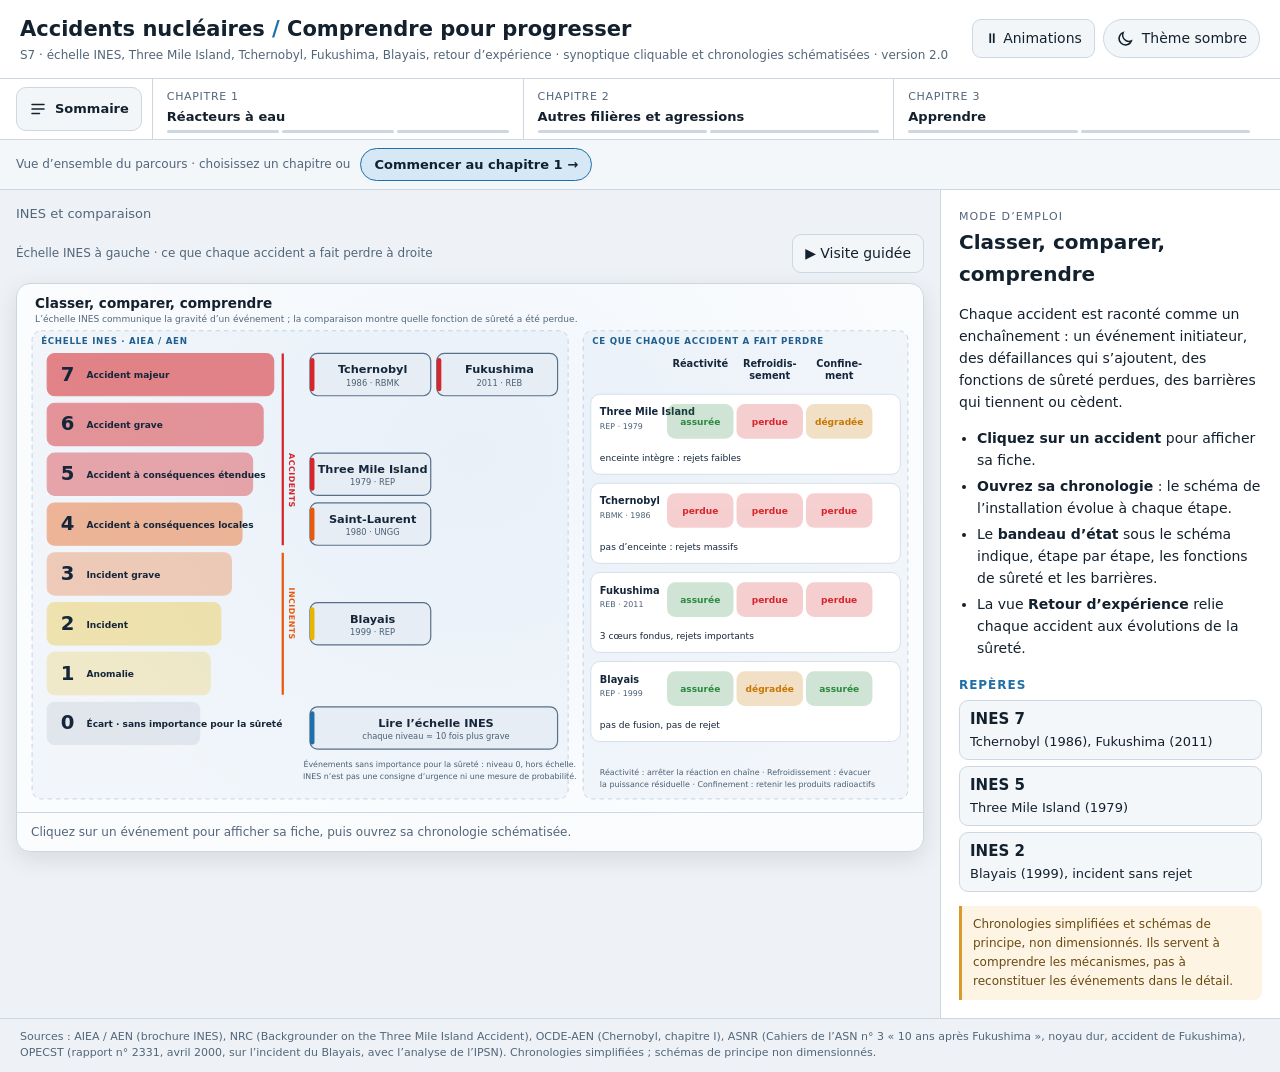
==== commit 1a9d35c3: "Navigation par chapitres sur les cinq parcours Chapitres et vues du chapitre à la place du menu à pl" ====
--- a/accidents.html
+++ b/accidents.html
@@ -805,4 +805,173 @@
 (()=>{const h=(location.hash||'').slice(1);if(VIEWS[h])openView(h);else showSyn();})();
 
 </script>
+<script>
+/* Chapitres du parcours */
+window.CHAPTERS=[{t:'Réacteurs à eau',vues:['tmi','reb','fuk']},{t:'Autres filières et agressions',vues:['tch','bla']},{t:'Apprendre',vues:['rex','situations']}];
+window.CHAPTER_KEY='accidents';
+</script>
+<script>
+/* ===== Navigation par chapitres (commune aux parcours) =====
+   Remplace le menu à plat des vues, les boutons Vue précédente/suivante, la lecture guidée
+   et la rangée de pastilles d’étapes par : un fil de chapitres, les vues du chapitre,
+   un sommaire complet et une barre de lecture unique sous le schéma. */
+(function(){
+const CH=window.CHAPTERS;if(!CH||typeof VIEW_ORDER==='undefined')return;
+const KEY='sct-vus-'+(window.CHAPTER_KEY||location.pathname.split('/').pop());
+const $$=id=>document.getElementById(id);
+let vus=new Set();try{vus=new Set(JSON.parse(localStorage.getItem(KEY)||'[]'))}catch(e){}
+const save=()=>{try{localStorage.setItem(KEY,JSON.stringify([...vus]))}catch(e){}};
+const chOf=v=>CH.findIndex(c=>c.vues.includes(v));
+const flat=CH.flatMap(c=>c.vues);
+const esc=s=>String(s).replace(/</g,'&lt;');
+const nSt=v=>(VIEWS[v].steps||[]).length;
+function go(v,last){openView(v);const n=nSt(v);if(n)setStep(last?n:1);}
+
+/* ---------- Styles ---------- */
+const css=document.createElement('style');css.textContent=`
+.nav{display:none!important}
+#detSec>.bar,#steps,#playBtn{display:none!important}
+.chx{border-bottom:1px solid var(--border);background:var(--panel)}
+.chx-row{display:flex;align-items:stretch;gap:0;padding:0 max(16px,env(safe-area-inset-left,0px));overflow-x:auto;scrollbar-width:none}
+.chx-row::-webkit-scrollbar{display:none}
+.chx-som{flex:none;display:flex;align-items:center;gap:8px;margin:8px 10px 8px 0;border:1px solid var(--border);border-radius:10px;background:var(--btn);padding:7px 12px;font-weight:600;font-size:13px}
+.chx-som svg{width:18px;height:18px}
+.chx-ch{position:relative;flex:1 1 0;min-width:150px;display:flex;flex-direction:column;align-items:flex-start;justify-content:center;gap:2px;border:0;background:none;padding:10px 14px 12px;text-align:left;color:var(--muted);border-left:1px solid var(--border)}
+.chx-ch b{font-size:13px;color:var(--text);font-weight:600;white-space:nowrap}
+.chx-ch small{font-size:11px;letter-spacing:.06em;text-transform:uppercase}
+.chx-ch .bar3{position:absolute;left:14px;right:14px;bottom:6px;display:flex;gap:3px}
+.chx-ch .bar3 i{flex:1;height:3px;border-radius:2px;background:var(--border)}
+.chx-ch .bar3 i.ok{background:var(--accent);opacity:.55}
+.chx-ch .bar3 i.on{background:var(--accent);opacity:1}
+.chx-ch.on{background:var(--btn-active)}
+.chx-ch.on::after{content:"";position:absolute;left:0;right:0;top:0;height:3px;background:var(--accent)}
+.chx-ch:hover b{color:var(--accent)}
+.chx-vues{display:flex;gap:6px;align-items:center;padding:8px max(16px,env(safe-area-inset-left,0px));border-top:1px solid var(--border);background:var(--panel2);overflow-x:auto;scrollbar-width:none}
+.chx-vues::-webkit-scrollbar{display:none}
+.chx-vues .lab{font-size:12px;color:var(--muted);margin-right:4px;white-space:nowrap}
+.chx-vues button{flex:none;display:inline-flex;align-items:center;gap:7px;border:1px solid var(--border);border-radius:999px;background:var(--btn);padding:6px 13px;font-size:13px}
+.chx-vues button .n{font:600 11px ui-monospace,Consolas,monospace;color:var(--muted)}
+.chx-vues button.on{background:var(--btn-active);border-color:var(--btn-active-border);font-weight:600}
+.chx-vues button.vu:not(.on)::after{content:"✓";color:var(--accent);font-weight:700}
+.chx-vues .ens{margin-left:auto;border-style:dashed}
+/* Barre de lecture */
+.rd{display:flex;align-items:center;gap:12px;padding:10px 14px;border-top:1px solid var(--border);background:var(--panel)}
+.rd button{display:inline-flex;align-items:center;gap:6px;border:1px solid var(--border);border-radius:10px;background:var(--btn);padding:8px 12px;font-size:13px;font-weight:600;white-space:nowrap}
+.rd button:hover:not(:disabled){border-color:var(--accent)}
+.rd button:disabled{opacity:.4;cursor:default}
+.rd .nx{background:var(--btn-active);border-color:var(--btn-active-border)}
+.rd .mid{flex:1;min-width:0;display:flex;flex-direction:column;align-items:center;gap:6px}
+.rd .ttl{font-size:13px;font-weight:600;text-align:center;white-space:nowrap;overflow:hidden;text-overflow:ellipsis;max-width:100%}
+.rd .ttl span{color:var(--muted);font-weight:500}
+.rd .dots{display:flex;gap:6px;flex-wrap:wrap;justify-content:center}
+.rd .dots button{width:26px;height:26px;padding:0;justify-content:center;border-radius:50%;font:600 11px ui-monospace,Consolas,monospace}
+.rd .dots button.on{background:var(--accent);border-color:var(--accent);color:var(--panel)}
+.rd .dots button.vu{border-color:var(--accent)}
+.rd .pl{width:38px;justify-content:center;padding:8px 0}
+/* Sommaire */
+.som{position:fixed;inset:0;z-index:60;display:flex;justify-content:flex-start;background:rgba(5,12,20,.45);opacity:0;pointer-events:none;transition:opacity .2s}
+.som.open{opacity:1;pointer-events:auto}
+.som .pan{width:min(420px,92vw);height:100%;overflow:auto;background:var(--panel);border-right:1px solid var(--border);padding:18px max(18px,env(safe-area-inset-left,0px)) 24px 18px;transform:translateX(-24px);transition:transform .25s}
+.som.open .pan{transform:none}
+.som h2{margin:0 0 4px;font-size:18px}
+.som .sub{color:var(--muted);font-size:12.5px;margin:0 0 14px}
+.som .ens{width:100%;text-align:left;border:1px dashed var(--border);border-radius:10px;background:var(--btn);padding:9px 12px;margin-bottom:12px;font-weight:600}
+.som section{margin:0 0 14px}
+.som h3{display:flex;align-items:baseline;gap:8px;margin:0 0 6px;font-size:14px}
+.som h3 small{font:600 11px ui-monospace,Consolas,monospace;color:var(--accent)}
+.som h3 em{margin-left:auto;font-style:normal;font-size:11.5px;color:var(--muted);font-weight:500}
+.som ol{list-style:none;margin:0;padding:0;border-left:2px solid var(--border);margin-left:8px}
+.som li button{width:100%;display:flex;align-items:center;gap:10px;text-align:left;border:0;background:none;padding:7px 10px;border-radius:0 8px 8px 0;font-size:13.5px}
+.som li button:hover{background:var(--btn)}
+.som li button.on{background:var(--btn-active);font-weight:600}
+.som li button .st{margin-left:auto;font-size:11.5px;color:var(--muted)}
+.som li button .ck{width:16px;height:16px;flex:none;border-radius:50%;border:1.5px solid var(--border);display:grid;place-items:center;font-size:10px}
+.som li button.vu .ck{background:var(--accent);border-color:var(--accent);color:var(--panel)}
+.som .close{float:right;border:1px solid var(--border);background:var(--btn);border-radius:8px;padding:4px 10px}
+.som .reset{margin-top:8px;border:0;background:none;color:var(--muted);text-decoration:underline;font-size:12px}
+@media(max-width:760px){
+ .chx-ch{min-width:118px;padding:8px 10px 11px}.chx-ch small{display:none}.chx-ch b{font-size:12.5px}
+ .rd{gap:8px;padding:8px 10px}.rd .lbl-txt{display:none}.rd .dots button{width:22px;height:22px}
+}`;
+document.head.appendChild(css);
+
+/* ---------- Construction ---------- */
+const IC={menu:'<svg viewBox="0 0 24 24" fill="none" stroke="currentColor" stroke-width="2" stroke-linecap="round"><path d="M4 6h16M4 12h16M4 18h10"/></svg>'};
+const box=document.createElement('div');box.className='chx';
+box.innerHTML=`<div class="chx-row" id="chxRow"><button class="chx-som" type="button" id="chxSom">${IC.menu}Sommaire</button>${CH.map((c,i)=>`<button class="chx-ch" type="button" data-ch="${i}"><small>Chapitre ${i+1}</small><b>${esc(c.t)}</b><span class="bar3">${c.vues.map(v=>`<i data-v="${v}"></i>`).join('')}</span></button>`).join('')}</div><div class="chx-vues" id="chxVues"></div>`;
+const nav=document.getElementById('nav');nav.after(box);
+const rd=document.createElement('div');rd.className='rd';rd.id='chxRd';
+$$('stepText').before(rd);
+const som=document.createElement('div');som.className='som';som.id='chxSomP';som.setAttribute('role','dialog');som.setAttribute('aria-label','Sommaire du parcours');
+document.body.appendChild(som);
+
+/* ---------- Navigation linéaire : vue d’ensemble → étapes de chaque vue → vue suivante ---------- */
+function position(){if(cur==='syn')return{v:'syn',i:-1};return{v:cur,i:flat.indexOf(cur)};}
+function goNext(){const p=position();if(p.v==='syn'){go(flat[0]);return;}
+ const n=nSt(cur);if(step<n){setStep(step+1);return;}
+ if(p.i<flat.length-1)go(flat[p.i+1]);}
+function goPrev(){const p=position();if(p.v==='syn')return;
+ if(step>1){setStep(step-1);return;}
+ if(step===1){setStep(0);return;}
+ if(p.i>0)go(flat[p.i-1],true);else showSyn();}
+let timer=null;
+function stopAuto(){if(timer){clearInterval(timer);timer=null;}render();}
+function toggleAuto(){if(timer){stopAuto();return;}if(document.body.classList.contains('paused')&&typeof setPaused==='function')setPaused(false);
+ goNext();timer=setInterval(()=>{const p=position();if(p.v!=='syn'&&step>=nSt(cur)&&p.i>=flat.length-1){stopAuto();return;}goNext();},9000);render();}
+
+/* ---------- Rendu ---------- */
+function render(){
+ const p=position(),ci=p.v==='syn'?-1:chOf(p.v);
+ if(p.v!=='syn'&&(step>0||!nSt(p.v))){if(step>0)vus.add(p.v+':'+step);if(step===nSt(p.v))vus.add(p.v);save();}
+ const seenSteps=v=>(VIEWS[v].steps||[]).filter((_,k)=>vus.has(v+':'+(k+1))).length;
+ /* chapitres */
+ box.querySelectorAll('.chx-ch').forEach((b,i)=>{b.classList.toggle('on',i===ci);b.setAttribute('aria-current',i===ci?'true':'false');});
+ box.querySelectorAll('.bar3 i').forEach(el=>{const v=el.dataset.v;el.classList.toggle('on',v===p.v);el.classList.toggle('ok',vus.has(v));});
+ /* vues du chapitre */
+ const c=CH[ci<0?0:ci];
+ $$('chxVues').innerHTML=ci<0?`<span class="lab">Vue d’ensemble du parcours · choisissez un chapitre ou</span><button type="button" data-go="${flat[0]}" class="on">Commencer au chapitre 1 →</button>`
+  :`<span class="lab">Chapitre ${ci+1} :</span>${c.vues.map((v,k)=>`<button type="button" data-go="${v}" class="${v===p.v?'on':''} ${vus.has(v)?'vu':''}"><span class="n">${ci+1}.${k+1}</span>${esc(NAV_LABEL[v])}</button>`).join('')}<button type="button" class="ens" data-go="syn">Vue d’ensemble</button>`;
+ $$('chxVues').querySelectorAll('[data-go]').forEach(b=>b.onclick=()=>{stopAuto();if(b.dataset.go==='syn')showSyn();else go(b.dataset.go);});
+ const on=$$('chxVues').querySelector('.on');if(on)on.scrollIntoView({block:'nearest',inline:'nearest'});
+ /* barre de lecture */
+ if(p.v==='syn'){rd.style.display='none';}
+ else{rd.style.display='';const V=VIEWS[p.v],n=nSt(p.v),last=p.i===flat.length-1&&step>=n;
+  const nextLbl=step<n?'Étape suivante':(p.i<flat.length-1?`Vue suivante : ${NAV_LABEL[flat[p.i+1]]}`:'Fin du parcours');
+  rd.innerHTML=`<button type="button" id="rdPrev" ${p.i===0&&step===0?'':''}>←<span class="lbl-txt"> Précédent</span></button>
+   <div class="mid"><div class="ttl">${esc(NAV_LABEL[p.v])} <span>· ${!n?'activités':step===0?'présentation':'étape '+step+' / '+n}</span></div>
+   <div class="dots">${n?`<button type="button" data-st="0" class="${step===0?'on':''}" title="Présentation">i</button>`:''}${(V.steps||[]).map((s,k)=>`<button type="button" data-st="${k+1}" class="${step===k+1?'on':''} ${vus.has(p.v+':'+(k+1))?'vu':''}" title="${esc(s.t)}">${k+1}</button>`).join('')}</div></div>
+   <button type="button" class="pl" id="rdPlay" title="${timer?'Arrêter la lecture':'Lecture automatique'}" aria-label="${timer?'Arrêter la lecture':'Lecture automatique'}">${timer?'❚❚':'▶'}</button>
+   <button type="button" class="nx" id="rdNext" ${last?'disabled':''}><span class="lbl-txt">${esc(nextLbl)} </span>→</button>`;
+  $$('rdPrev').onclick=()=>{stopAuto();goPrev();};$$('rdNext').onclick=()=>{stopAuto();goNext();};$$('rdPlay').onclick=toggleAuto;
+  rd.querySelectorAll('[data-st]').forEach(b=>b.onclick=()=>{stopAuto();setStep(+b.dataset.st);});}
+ /* sommaire */
+ som.innerHTML=`<div class="pan"><button class="close" type="button" id="somX">Fermer</button><h2>Sommaire</h2><p class="sub">${CH.length} chapitres · ${flat.length} vues · ${flat.reduce((a,v)=>a+nSt(v),0)} étapes</p>
+  <button class="ens" type="button" data-go="syn">Vue d’ensemble du parcours (synoptique)</button>
+  ${CH.map((c,i)=>{const done=c.vues.filter(v=>vus.has(v)).length;return `<section><h3><small>${i+1}</small>${esc(c.t)}<em>${done}/${c.vues.length}</em></h3><ol>${c.vues.map((v,k)=>`<li><button type="button" data-go="${v}" class="${v===p.v?'on':''} ${vus.has(v)?'vu':''}"><span class="ck">${vus.has(v)?'✓':''}</span>${i+1}.${k+1} · ${esc(NAV_LABEL[v])}<span class="st">${nSt(v)?seenSteps(v)+'/'+nSt(v):''}</span></button></li>`).join('')}</ol></section>`;}).join('')}
+  <button class="reset" type="button" id="somR">Effacer ma progression sur cet appareil</button></div>`;
+ som.querySelectorAll('[data-go]').forEach(b=>b.onclick=()=>{closeSom();stopAuto();if(b.dataset.go==='syn')showSyn();else go(b.dataset.go);});
+ $$('somX').onclick=closeSom;$$('somR').onclick=()=>{vus.clear();save();render();};
+}
+function openSom(){som.classList.add('open');setTimeout(()=>{const b=som.querySelector('[data-go].on')||som.querySelector('[data-go]');b&&b.focus();},50);}
+function closeSom(){som.classList.remove('open');$$('chxSom').focus();}
+$$('chxSom').onclick=openSom;
+som.addEventListener('click',e=>{if(e.target===som)closeSom();});
+addEventListener('keydown',e=>{if(e.key==='Escape'&&som.classList.contains('open'))closeSom();
+ if(som.classList.contains('open')||/INPUT|TEXTAREA|SELECT/.test(document.activeElement.tagName))return;
+ if(cur!=='syn'&&e.key==='ArrowRight'){goNext();}if(cur!=='syn'&&e.key==='ArrowLeft'){goPrev();}});
+box.querySelectorAll('.chx-ch').forEach(b=>b.onclick=()=>{stopAuto();go(CH[+b.dataset.ch].vues[0]);});
+/* Balayage sur téléphone */
+let sx=null;const stage=document.querySelector('#detSec .stage');
+stage&&stage.addEventListener('touchstart',e=>{sx=e.touches[0].clientX;},{passive:true});
+stage&&stage.addEventListener('touchend',e=>{if(sx===null)return;const dx=e.changedTouches[0].clientX-sx;sx=null;if(Math.abs(dx)>70&&!e.target.closest('svg')){dx<0?goNext():goPrev();}},{passive:true});
+
+/* Se brancher sur le moteur existant */
+const _open=openView,_step=setStep,_syn=showSyn;
+openView=function(v){_open(v);render();};
+setStep=function(n){_step(n);render();};
+showSyn=function(){_syn();render();};
+render();
+})();
+
+</script>
 </body></html>
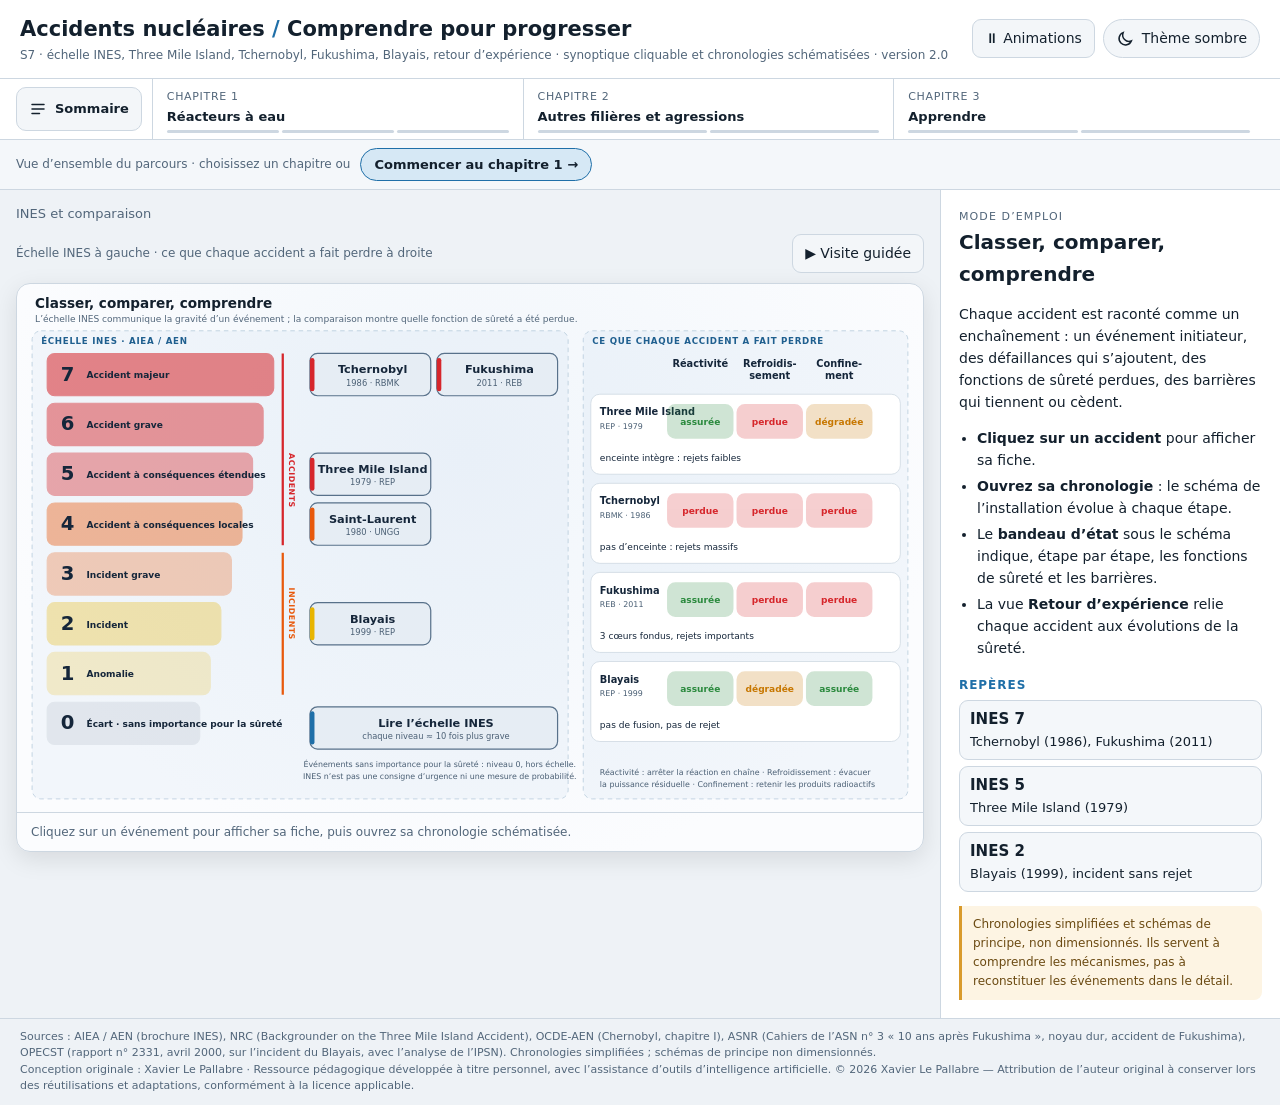
==== commit b4a70009: "Mention d'auteur et de droits : conception originale Xavier Le Pallabre, assistance IA, © 2026 Co-Au" ====
--- a/accidents.html
+++ b/accidents.html
@@ -271,7 +271,7 @@
 </main>
 <aside class="aside" id="aside"></aside>
 </div>
-<footer class="footer">Sources : AIEA / AEN (brochure INES), NRC (Backgrounder on the Three Mile Island Accident), OCDE-AEN (Chernobyl, chapitre I), ASNR (Cahiers de l’ASN n° 3 « 10 ans après Fukushima », noyau dur, accident de Fukushima), OPECST (rapport n° 2331, avril 2000, sur l’incident du Blayais, avec l’analyse de l’IPSN). Chronologies simplifiées ; schémas de principe non dimensionnés.</footer>
+<footer class="footer">Sources : AIEA / AEN (brochure INES), NRC (Backgrounder on the Three Mile Island Accident), OCDE-AEN (Chernobyl, chapitre I), ASNR (Cahiers de l’ASN n° 3 « 10 ans après Fukushima », noyau dur, accident de Fukushima), OPECST (rapport n° 2331, avril 2000, sur l’incident du Blayais, avec l’analyse de l’IPSN). Chronologies simplifiées ; schémas de principe non dimensionnés.<br>Conception originale : Xavier Le Pallabre · Ressource pédagogique développée à titre personnel, avec l’assistance d’outils d’intelligence artificielle. © 2026 Xavier Le Pallabre — Attribution de l’auteur original à conserver lors des réutilisations et adaptations, conformément à la licence applicable.</footer>
 <script>
 "use strict";
 const THEME_KEY='accidents-theme';
@@ -337,7 +337,7 @@
  keys:[['INES 2','incident'],['> 10 h','marge estimée par l’IPSN avant fusion en cas de perte de l’ASG'],['≈ 90 000 m³','d’eau pompée et rejetée après contrôle']]},
 reb:{t:'Réacteur à eau bouillante',full:'REB · technologie de Fukushima Daiichi',view:'reb',
  role:'Un seul circuit : l’eau bout dans la cuve et la vapeur va directement à la turbine. L’enceinte Mark I associe une enceinte sèche compacte et un tore de condensation.',
- does:['≈ 70 bar dans la cuve, contre 155 bar dans un REP.','Barres de commande insérées par le bas.','Piscine du combustible en haut du bâtiment réacteur.','Aucun REB en France.'],
+ does:['70 à 80 bar dans la cuve, contre 155 bar dans un REP.','Débit dans le cœur ≈ 7 fois le débit de vapeur ; puissance réglée par la recirculation.','Barres de commande insérées par le bas, hydrauliquement.','Turbine en zone contrôlée : la vapeur vient du cœur.','Piscine du combustible en haut du bâtiment réacteur.','Aucun REB en France.'],
  keys:[['6 REB','à Fukushima Daiichi'],['≈ 70 bar','pression de la cuve']]},
 sla:{t:'Saint-Laurent-des-Eaux',full:'Réacteur A2, filière UNGG · Loir-et-Cher · 13 mars 1980',view:'rex',
  role:'Repère français : la fusion de deux éléments combustibles dans un réacteur uranium naturel graphite gaz, à la suite d’un défaut de refroidissement local. Événement classé 4, sans conséquence à l’extérieur comparable aux accidents étudiés.',
@@ -477,48 +477,93 @@
   return s;}},
 
 /* =============== RÉACTEUR À EAU BOUILLANTE =============== */
-reb:{t:'Le réacteur à eau bouillante (REB)',sub:'Technologie des réacteurs de Fukushima Daiichi · schéma de principe d’une unité de type Mark I',fiche:'reb',
- intro:'Avant de suivre l’accident, il faut comprendre la machine. Les réacteurs de Fukushima Daiichi sont des réacteurs à eau bouillante (REB) : un seul circuit, une eau qui bout directement dans la cuve, une enceinte compacte associée à un tore de condensation. Il n’y a pas de REB en France : le parc français est composé de REP.',
+reb:{t:'Le réacteur à eau bouillante (REB)',sub:'Technologie des réacteurs de Fukushima Daiichi · schéma de principe de l’architecture, d’après Wikipédia',fiche:'reb',vb:'0 0 1100 540',
+ intro:'Avant de suivre l’accident, il faut comprendre la machine. Dans un réacteur à eau bouillante (REB), l’eau bout directement dans la cuve et la vapeur part sans intermédiaire vers la turbine : il n’y a qu’un seul circuit. Le cadre gris délimite la zone contrôlée, qui englobe ici la salle des machines. Il n’y a pas de REB en France : le parc français est composé de REP.',
  steps:[
- {t:'Un seul circuit : l’eau bout dans la cuve',d:'<p>Dans un REB, l’eau traverse le cœur et <b>bout dans la cuve</b>, à environ <b>70 bar</b> et 285 °C. Des séparateurs et sécheurs en haut de la cuve retiennent l’eau ; la <b>vapeur part directement vers la turbine</b>. Il n’y a ni générateur de vapeur ni pressuriseur.</p><p class="note">Dans un REP, l’eau reste liquide à 155 bar et cède sa chaleur à un second circuit par les générateurs de vapeur.</p>'},
- {t:'Turbine, condenseur, pompes alimentaires',d:'<p>La vapeur fait tourner la turbine puis se condense au contact de l’eau de mer. Les <b>pompes alimentaires</b> la renvoient en permanence dans la cuve. La vapeur qui sort du bâtiment réacteur est <b>légèrement radioactive</b> (azote 16, de période 7 secondes) : la turbine fait partie de la zone à protéger.</p><p>Des <b>vannes d’isolement</b>, de part et d’autre de l’enceinte, ferment la ligne vapeur en cas d’incident.</p>'},
- {t:'Piloter la réaction',d:'<p>Les barres de commande, en croix, entrent dans le cœur <b>par le bas</b>, poussées hydrauliquement : le haut de la cuve est occupé par la vapeur. Les <b>pompes de recirculation</b> règlent le débit dans le cœur : plus de débit, moins de bulles de vapeur, donc plus de modération et plus de puissance. Le bore n’est pas utilisé en fonctionnement normal ; un système d’injection de bore existe en secours.</p>'},
- {t:'Les barrières et l’enceinte Mark I',d:'<p>Trois barrières, comme sur un REP : <b>gaine</b>, <b>cuve et circuit</b>, <b>enceinte</b>. L’enceinte Mark I comprend une enceinte sèche en acier en forme de « poire » et un <b>tore de condensation</b> rempli d’eau, qui condense la vapeur en cas de brèche. Ce volume est petit : la pression y monte vite si la chaleur n’est plus évacuée.</p><p>Autour, le <b>bâtiment réacteur</b> abrite la <b>piscine du combustible</b> en hauteur. Il n’est pas conçu comme une enceinte : c’est là que l’hydrogène s’est accumulé.</p>'},
- {t:'Refroidir sans électricité',d:'<p>Deux systèmes peuvent refroidir le cœur sans le réseau :</p><ul><li><b>Condenseur d’isolement</b> (unité 1) : la vapeur se condense dans un réservoir d’eau placé en hauteur et revient par gravité.</li><li><b>RCIC</b> (unités 2 et 3) : une turbopompe entraînée par la vapeur du réacteur aspire l’eau du tore et la renvoie dans la cuve.</li></ul><p>Mais leurs vannes et leur contrôle dépendent des batteries, et leur réserve d’eau est limitée. Après la perte des batteries, le condenseur de l’unité 1 est resté pratiquement inopérant ; le RCIC de l’unité 2 a fonctionné près de trois jours.</p>'},
- {t:'REB et REP : ce qui change',d:'<p>Le tableau résume les différences. Pour l’accident, retenez surtout : un <b>seul circuit</b>, une <b>enceinte de petit volume</b> avec tore, une <b>piscine</b> en haut du bâtiment réacteur et des moyens de refroidissement de secours qui dépendent, à un moment, de l’électricité.</p>'}],
- svg:()=>{let s='';
-  /* bâtiment réacteur */
-  s+=PT('4 6',`<path d="M30 470 V52 H560 V470" fill="var(--eq)" fill-opacity=".18" stroke="var(--eq-stroke)" stroke-width="3"/>`+TX(40,44,'bâtiment réacteur','lbl'));
-  s+=PT('4',`<rect x="48" y="70" width="110" height="50" rx="4" fill="var(--water)" opacity=".65" stroke="var(--eq-stroke)"/>`+[0,1,2,3,4].map(i=>`<rect x="${58+i*20}" y="88" width="12" height="28" fill="var(--m-comb)" opacity=".6"/>`).join('')+TX(103,136,'piscine du combustible','lbl-s','mid'));
-  /* enceinte sèche et tore */
-  s+=PT('4 6',`<path d="M232 122 Q222 92 262 88 H338 Q378 92 368 122 V200 Q440 250 412 332 H188 Q160 250 232 200 Z" fill="var(--panel2)" fill-opacity=".6" stroke="var(--m-pu)" stroke-width="5"/><path d="M228 332 V386 M372 332 V386" stroke="var(--m-pu)" stroke-width="5"/><ellipse cx="300" cy="404" rx="205" ry="26" fill="var(--water)" opacity=".55" stroke="var(--m-pu)" stroke-width="4"/>`+TX(300,446,'tore de condensation (eau)','lbl-s','mid')+TX(176,174,'enceinte sèche','lbl-s','end')+TX(176,188,'« poire » en acier','lbl-s','end'));
-  /* cuve */
-  s+=PT('1 3 6',`<rect x="262" y="118" width="76" height="204" rx="30" fill="var(--eq)" stroke="var(--hot)" stroke-width="4"/><rect x="266" y="200" width="68" height="118" rx="20" fill="var(--water)" opacity=".7"/><rect x="268" y="180" width="64" height="16" fill="url(#sep)" stroke="var(--eq-stroke)"/><rect x="274" y="238" width="52" height="56" rx="4" fill="var(--hot)" opacity=".45" class="glow"/>`+bubbles([280,292,304,316],236,'var(--steam)','rise',3)+TX(300,112,'cuve','lbl','mid'));
-  s+=`<defs><pattern id="sep" width="6" height="6" patternUnits="userSpaceOnUse"><path d="M0 6 L6 0" stroke="var(--eq-stroke)" stroke-width="1.2"/></pattern></defs>`;
-  s+=PT('1',TX(348,170,'vapeur ≈ 70 bar','lbl')+TX(348,192,'séparateurs, sécheurs','lbl-s')+TX(348,250,'l’eau bout dans le cœur','lbl-s'));
-  /* barres par le bas */
-  s+=PT('3',`<rect x="270" y="324" width="60" height="12" rx="3" fill="var(--eq-stroke)"/>`+[282,294,306,318].map(x=>`<rect x="${x-2}" y="268" width="4" height="58" fill="var(--m-comb)"/>`).join('')+TX(300,352,'barres insérées par le bas','lbl-s','mid'));
-  /* recirculation */
-  s+=PT('3',`<path d="M262 300 H214 V246 H262" fill="none" stroke="var(--m-eau)" stroke-width="5"/><path class="flowdash" d="M262 300 H214 V246 H262"/><circle cx="214" cy="274" r="13" fill="var(--eq)" stroke="var(--eq-stroke)" stroke-width="2"/>`+TX(200,278,'recirculation','lbl-s','end'));
-  /* ligne vapeur et vannes */
-  s+=PT('1 2',`<path d="M338 150 H600" fill="none" stroke="var(--steam)" stroke-width="7"/><path class="flowdash" d="M338 150 H600"/>`);
-  s+=PT('2',valve(398,150,'var(--ok)')+valve(470,150,'var(--ok)')+TX(434,134,'vannes d’isolement','lbl-s','mid'));
-  s+=B(600,118,150,64,'Turbine','vapeur légèrement active',2);
-  s+=PT('2',`<path class="pipe-sec" d="M675 182 V220"/>`);
-  s+=B(600,220,150,50,'Condenseur','',2);
-  s+=B(810,220,120,50,'Mer','source froide',2);
-  s+=PT('2',`<path class="pipe-cold" d="M750 245 H810" style="stroke-width:5"/><path class="pipe-sec" d="M675 270 V306"/>`);
-  s+=B(600,306,150,46,'Pompes alimentaires','retour en continu',2);
-  s+=PT('1 2',`<path d="M600 329 H500 V214 H338" fill="none" stroke="var(--m-eau)" stroke-width="5"/><path class="flowdash" d="M600 329 H500 V214 H338"/>`);
+ {t:'L’eau bout dans le cœur',d:'<p>L’eau légère est à la fois <b>modérateur</b> et <b>caloporteur</b>. Elle traverse le cœur de bas en haut et s’y vaporise en partie : le mélange eau-vapeur sort du cœur vers 70 à 80 bar et environ 285 °C, soit la moitié de la pression d’un REP.</p><p>Le débit d’eau qui circule dans le cœur est environ <b>7 fois</b> plus grand que le débit de vapeur produit : seule une petite partie de l’eau se vaporise à chaque passage.</p>'},
+ {t:'Séparer, sécher, envoyer la vapeur',d:'<p>Au-dessus du cœur, des <b>séparateurs</b> centrifuges séparent la vapeur de l’eau, puis des <b>sécheurs</b> retirent les dernières gouttelettes. La vapeur sèche sort par le haut de la cuve.</p><p>L’eau séparée redescend par l’<b>espace annulaire</b>, entre le cœur et la paroi de la cuve, où elle se mélange avec l’eau alimentaire plus froide.</p>'},
+ {t:'Recirculation et pompes à jet',d:'<p>Les <b>pompes de recirculation</b> aspirent une partie de l’eau de l’espace annulaire et la renvoient sous pression dans des <b>pompes à jet</b> (éjecteurs) placées autour du cœur. Chaque jet entraîne l’eau environnante et augmente le débit dans le cœur.</p><p>C’est le réglage normal de la puissance : <b>plus de débit</b>, moins de bulles, plus de modération, donc <b>plus de puissance</b>. Les réacteurs récents utilisent des pompes à rotor noyé fixées au fond de la cuve.</p>'},
+ {t:'Les barres entrent par le bas',d:'<p>Le haut de la cuve est occupé par les séparateurs et les sécheurs : les <b>barres de commande</b> en carbure de bore entrent donc <b>par le bas</b>, poussées par un système <b>hydraulique</b>. Elles se glissent entre les assemblages, rangés dans des boîtiers carrés.</p><p>Il n’y a <b>pas de bore dissous</b> dans l’eau en fonctionnement normal. Un système d’injection de bore existe en secours.</p>'},
+ {t:'La vapeur va directement à la turbine',d:'<p>La vapeur produite dans la cuve passe les <b>vannes d’isolement</b> et entre dans la turbine haute pression puis dans les turbines basse pression, qui entraînent l’<b>alternateur</b>. Le <b>condenseur</b>, refroidi par l’eau de mer ou de rivière, la retransforme en eau, que les <b>pompes alimentaires</b> renvoient dans la cuve après passage dans les réchauffeurs.</p><p>Cette vapeur vient du cœur : elle est <b>légèrement radioactive</b> (azote 16, de période 7 secondes). La salle des machines fait donc partie de la <b>zone contrôlée</b>, ce qui n’est pas le cas dans un REP.</p>'},
+ {t:'Enceinte et refroidissement de secours',d:'<p>La cuve est enfermée dans une <b>enceinte sèche</b> en acier, en forme de poire sur le modèle Mark I de Fukushima, reliée à un <b>tore de condensation</b> rempli d’eau. En cas de brèche, la vapeur est envoyée barboter dans le tore, où elle se condense : c’est la <b>suppression de pression</b>. L’enceinte est remplie d’azote.</p><p>Sans le réseau, deux systèmes peuvent refroidir le cœur : le <b>condenseur d’isolement</b> (unité 1), où la vapeur se condense dans un réservoir d’eau en hauteur, et le <b>RCIC</b> (unités 2 et 3), une turbopompe entraînée par la vapeur du réacteur. Leurs vannes et leur contrôle dépendent des batteries.</p>'},
+ {t:'REB et REP : ce qui change',d:'<p>Le REB n’a ni générateurs de vapeur ni pressuriseur : un seul gros composant sous pression, une pression moitié moindre, un meilleur rendement net. En contrepartie, la turbine est contaminée, les barres sont manœuvrées hydrauliquement, les internes de cuve sont plus complexes et la réactivité dépend fortement du taux de vapeur dans le cœur.</p><p class="note">Environ un réacteur sur cinq dans le monde est un REB, surtout aux États-Unis, au Japon et en Suède.</p>'}],
+ svg:()=>{let s='';const VX=168,VY=96,VW=128,VH=318;/* cuve */
+  const A=(dur,ex='')=>`dur="${dur}s" repeatCount="indefinite" ${ex}`;
+  s+=`<defs>
+   <linearGradient id="rbCore" x1="0" y1="1" x2="0" y2="0"><stop offset="0" stop-color="var(--m-eau)" stop-opacity=".75"/><stop offset=".55" stop-color="var(--hot)" stop-opacity=".55"/><stop offset="1" stop-color="var(--steam)" stop-opacity=".55"/></linearGradient>
+   <linearGradient id="rbSteam" x1="0" y1="0" x2="0" y2="1"><stop offset="0" stop-color="var(--steam)" stop-opacity=".55"/><stop offset="1" stop-color="var(--steam)" stop-opacity=".15"/></linearGradient>
+   <pattern id="rbZone" width="12" height="12" patternUnits="userSpaceOnUse" patternTransform="rotate(45)"><path d="M0 0 V12" stroke="var(--eq-stroke)" stroke-width="1" opacity=".12"/></pattern>
+   <path id="rbSteamL" d="M${VX+VW} 128 H480 V112 H560"/>
+   <path id="rbFeedL" d="M856 452 H500 V214 H${VX+VW}"/>
+  </defs>`;
+  /* zone contrôlée (cadre gris, comme sur le schéma de Wikipédia) */
+  s+=PT('5',`<rect x="10" y="40" width="1080" height="440" rx="14" fill="url(#rbZone)" stroke="var(--eq-stroke)" stroke-width="2.5" stroke-dasharray="10 6"/>`+TX(24,60,'ZONE CONTRÔLÉE · réacteur et salle des machines','zt'));
+  /* bâtiment réacteur et enceinte */
+  s+=PT('6',`<path d="M30 470 V78 H440 V470" fill="none" stroke="var(--eq-stroke)" stroke-width="2"/>`+TX(40,92,'bâtiment réacteur','lbl-s'));
+  s+=PT('6',`<path d="M${VX-34} 96 Q${VX-50} 74 ${VX-10} 70 H${VX+VW+10} Q${VX+VW+50} 74 ${VX+VW+34} 96 V250 Q${VX+VW+110} 330 ${VX+VW+70} 430 H${VX-70} Q${VX-110} 330 ${VX-34} 250 Z" fill="var(--panel2)" fill-opacity=".55" stroke="var(--m-pu)" stroke-width="4"/>
+   <ellipse cx="${VX+VW/2}" cy="452" rx="190" ry="16" fill="var(--water)" opacity=".55" stroke="var(--m-pu)" stroke-width="3"/>
+   ${[0,1,2].map(i=>`<circle cx="${VX+VW/2-60+i*60}" cy="458" r="3" fill="var(--steam)"><animate attributeName="cy" values="460;446" ${A(1.6,`begin="${i*.5}s"`)}/><animate attributeName="opacity" values="1;0" ${A(1.6,`begin="${i*.5}s"`)}/></circle>`).join('')}`
+   +TX(VX+VW/2+196,474,'tore de condensation','lbl-s')+TX(VX-60,236,'enceinte sèche','lbl-s','end')+TX(VX-60,250,'(sous azote)','lbl-s','end'));
+  /* piscine combustible */
+  s+=PT('6',`<rect x="36" y="100" width="76" height="40" rx="4" fill="var(--water)" opacity=".6" stroke="var(--eq-stroke)"/>${[0,1,2,3].map(i=>`<rect x="${44+i*16}" y="114" width="10" height="22" fill="var(--m-comb)" opacity=".6"/>`).join('')}`+TX(74,154,'piscine','lbl-s','mid'));
+  /* ---- cuve ---- */
+  s+=`<rect x="${VX}" y="${VY}" width="${VW}" height="${VH}" rx="52" fill="var(--eq)" stroke="var(--hot)" stroke-width="4"/>`;
+  /* dôme vapeur, sécheurs, séparateurs */
+  s+=PT('2',`<rect x="${VX+6}" y="${VY+6}" width="${VW-12}" height="64" rx="46" fill="url(#rbSteam)"/>
+   <rect x="${VX+16}" y="${VY+40}" width="${VW-32}" height="18" rx="3" fill="var(--panel)" stroke="var(--eq-stroke)"/>${Array.from({length:9},(_,i)=>`<path d="M${VX+22+i*10} ${VY+42} l5 7 l-5 7" fill="none" stroke="var(--eq-stroke)" stroke-width="1.2"/>`).join('')}
+   ${[0,1,2,3].map(i=>`<g transform="translate(${VX+28+i*24} ${VY+74})"><rect x="-7" y="0" width="14" height="40" rx="3" fill="var(--panel)" stroke="var(--eq-stroke)"/><path d="M-5 32 Q0 24 5 32 M-5 22 Q0 14 5 22 M-5 12 Q0 4 5 12" fill="none" stroke="var(--steam)" stroke-width="1.6"><animateTransform attributeName="transform" type="translate" values="0 0;0 -4;0 0" ${A(.9,`begin="${i*.2}s"`)}/></path></g>`).join('')}`
+   +TX(VX+VW+12,VY+58,'sécheurs','lbl-s')+TX(VX+VW+12,VY+98,'séparateurs','lbl-s'));
+  /* cœur : mélange eau-vapeur */
+  s+=PT('1 4',`<rect x="${VX+18}" y="${VY+150}" width="${VW-36}" height="110" rx="4" fill="url(#rbCore)" stroke="var(--eq-stroke)"/>
+   ${Array.from({length:6},(_,i)=>`<rect x="${VX+22+i*15}" y="${VY+154}" width="12" height="102" rx="2" fill="none" stroke="var(--m-comb)" stroke-width="1.4"/>`).join('')}
+   ${Array.from({length:14},(_,i)=>`<circle cx="${VX+26+(i*13)%84}" cy="${VY+250}" r="${2+i%3}" fill="var(--steam)" opacity=".9"><animate attributeName="cy" values="${VY+256};${VY+120}" ${A(2.4+(i%4)*.3,`begin="${(i*.27).toFixed(2)}s"`)}/><animate attributeName="opacity" values="0;.95;.95;0" keyTimes="0;.15;.8;1" ${A(2.4+(i%4)*.3,`begin="${(i*.27).toFixed(2)}s"`)}/></circle>`).join('')}`
+   );
+  s+=PT('1',`<rect x="${VX+VW+14}" y="${VY+160}" width="130" height="60" rx="8" fill="var(--panel)" stroke="var(--hot)"/>`+TX(VX+VW+22,VY+178,'cœur : eau + vapeur','lbl').replace('class="lbl"','class="lbl" style="font-weight:700"')+TX(VX+VW+22,VY+194,'≈ 70 à 80 bar','lbl')+TX(VX+VW+22,VY+210,'≈ 285 °C','lbl'));
+  /* espace annulaire, pompes à jet, recirculation */
+  s+=PT('2 3',`${[VX+8,VX+VW-8].map((x,k)=>`<path d="M${x} ${VY+70} V${VY+262}" stroke="var(--m-eau)" stroke-width="5" opacity=".6"/><path d="M${x} ${VY+70} V${VY+262}" stroke="var(--panel)" stroke-width="1.6" stroke-dasharray="4 8"><animate attributeName="stroke-dashoffset" values="0;-24" ${A(1)}/></path>`).join('')}`
+   +TX(VX+VW+12,VY+148,'espace annulaire','lbl-s'));
+  s+=PT('3',`${[VX+12,VX+VW-12].map(x=>`<path d="M${x-3} ${VY+226} L${x} ${VY+272} L${x+3} ${VY+226} Z" fill="var(--m-eau)" stroke="var(--eq-stroke)"/>`).join('')}
+   <path d="M${VX} ${VY+200} H${VX-34} V${VY+300} M${VX-34} ${VY+300} V${VY+316} H${VX+6}" fill="none" stroke="var(--m-eau)" stroke-width="5"/>
+   <path d="M${VX} ${VY+200} H${VX-34} V${VY+316} H${VX+6}" fill="none" stroke="var(--panel)" stroke-width="1.6" stroke-dasharray="4 8"><animate attributeName="stroke-dashoffset" values="0;-24" ${A(.8)}/></path>
+   <g transform="translate(${VX-34} ${VY+262})"><circle r="13" fill="var(--panel)" stroke="var(--eq-stroke)" stroke-width="2"/><g><animateTransform attributeName="transform" type="rotate" values="0;360" ${A(.8)}/><path d="M0 0 L9 -3 L9 3 Z M0 0 L-9 3 L-9 -3 Z" fill="var(--m-eau)"/></g></g>`
+   +TX(VX-52,VY+266,'pompe de','lbl-s','end')+TX(VX-52,VY+279,'recirculation','lbl-s','end')+TX(VX+VW+12,VY+250,'pompes à jet','lbl-s'));
+  /* barres de commande par le bas */
+  s+=PT('4',`<g><animateTransform attributeName="transform" type="translate" values="0 0;0 -62;0 -62;0 0" keyTimes="0;.35;.65;1" ${A(6)}/>${[VX+37,VX+64,VX+91].map(x=>`<rect x="${x-3}" y="${VY+262}" width="6" height="62" rx="1.5" fill="var(--label)"/>`).join('')}</g>
+   ${[VX+37,VX+64,VX+91].map(x=>`<rect x="${x-6}" y="${VY+VH-6}" width="12" height="34" rx="2" fill="var(--panel)" stroke="var(--eq-stroke)"/>`).join('')}
+   <path d="M${VX+20} ${VY+VH+30} H${VX+VW-20}" stroke="var(--m-eau)" stroke-width="3"/>`
+   +TX(VX+VW+12,VY+VH-4,'mécanismes de barres','lbl-s')+TX(VX+VW+12,VY+VH+9,'(hydrauliques, sous la cuve)','lbl-s'));
+  s+=PT('1 2 3 4',TX(VX+VW/2,VY-8,'cuve','lbl','mid'));
+  /* ---- vapeur vers la turbine ---- */
+  s+=PT('2 5',`<use href="#rbSteamL" fill="none" stroke="var(--steam)" stroke-width="9" opacity=".75"/><use href="#rbSteamL" fill="none" stroke="var(--hot)" stroke-width="2" stroke-dasharray="6 9"><animate attributeName="stroke-dashoffset" values="0;-30" ${A(.7)}/></use>`
+   +valve(VX+VW+44,128,'var(--ok)')+valve(400,128,'var(--ok)')+TX(372,118,'vannes d’isolement','lbl-s','mid')+TX(520,104,'vapeur','lbl','mid'));
+  /* turbines HP / BP, alternateur */
+  const tb=(x,w,h,lab)=>`<path d="M${x} ${112-h/4} L${x+w} ${112-h/2} V${112+h/2} L${x} ${112+h/4} Z" fill="var(--eq)" stroke="var(--eq-stroke)" stroke-width="2"/>${TX(x+w/2,112+h/2+16,lab,'lbl-s','mid')}`;
+  s+=PT('5',tb(560,70,60,'turbine HP')+tb(660,90,90,'turbine BP')+tb(770,90,90,'turbine BP')
+   +`<path d="M630 112 H660 M750 112 H770 M860 112 H900" stroke="var(--eq-stroke)" stroke-width="7"/>
+   <circle cx="940" cy="112" r="38" fill="var(--panel)" stroke="var(--m-u)" stroke-width="3"/><g transform="translate(940 112)"><g><animateTransform attributeName="transform" type="rotate" values="0;360" ${A(1.6)}/><path d="M0 -28 V28 M-28 0 H28 M-20 -20 L20 20 M20 -20 L-20 20" stroke="var(--m-u)" stroke-width="2"/></g></g>`
+   +TX(940,166,'alternateur','lbl','mid')+`<path d="M978 112 H1040 L1050 92 M1040 112 L1050 132" fill="none" stroke="var(--m-u)" stroke-width="3"/>`+TX(1050,84,'réseau','lbl-s','mid'));
+  s+=PT('5',`<g opacity=".9">${[0,1,2].map(i=>`<circle cx="${600+i*90}" cy="112" r="3" fill="var(--m-pu)"><animate attributeName="opacity" values="0;1;0" ${A(1.4,`begin="${i*.4}s"`)}/></circle>`).join('')}</g>`+TX(700,196,'vapeur légèrement active (azote 16)','lbl-s','mid').replace('class="lbl-s mid"','class="lbl-s mid" style="fill:var(--m-pu);font-weight:700"'));
+  /* condenseur, source froide */
+  s+=PT('5',`<path d="M700 160 V250 M810 160 V250" stroke="var(--steam)" stroke-width="7" opacity=".6"/>
+   <rect x="660" y="250" width="200" height="86" rx="10" fill="var(--eq)" stroke="var(--eq-stroke)" stroke-width="2"/>
+   ${[272,290,308].map(y=>`<path d="M672 ${y} H848" stroke="var(--m-eau)" stroke-width="3"/>`).join('')}
+   <rect x="666" y="318" width="188" height="14" rx="4" fill="var(--water)" opacity=".8"/>`
+   +TX(760,262,'condenseur','lbl','mid'));
+  s+=PT('5',`<path d="M1080 290 H860" stroke="var(--m-eau)" stroke-width="6"/><path d="M860 304 H1080" stroke="var(--hot)" stroke-width="6" opacity=".6"/>
+   <path d="M1080 290 H860" stroke="var(--panel)" stroke-width="1.6" stroke-dasharray="4 8"><animate attributeName="stroke-dashoffset" values="0;24" ${A(1)}/></path>`
+   +TX(1072,282,'eau de mer / rivière','lbl-s','end'));
+  /* pompes alimentaires, réchauffeurs, retour cuve */
+  s+=PT('5 1',`<path d="M760 336 V452 H856" fill="none" stroke="var(--m-eau)" stroke-width="5"/><use href="#rbFeedL" fill="none" stroke="var(--m-eau)" stroke-width="6"/><use href="#rbFeedL" fill="none" stroke="var(--panel)" stroke-width="1.8" stroke-dasharray="4 9"><animate attributeName="stroke-dashoffset" values="0;-26" ${A(.9)}/></use>`);
+  s+=PT('5',`<g transform="translate(856 452)"><circle r="14" fill="var(--panel)" stroke="var(--eq-stroke)" stroke-width="2"/><g><animateTransform attributeName="transform" type="rotate" values="0;360" ${A(.7)}/><path d="M0 0 L10 -3 L10 3 Z M0 0 L-10 3 L-10 -3 Z" fill="var(--m-eau)"/></g></g>`
+   +TX(856,478,'pompes alimentaires','lbl-s','mid')
+   +`<rect x="590" y="440" width="70" height="24" rx="12" fill="var(--panel)" stroke="var(--hot)" stroke-width="2"/>`+TX(625,456,'réchauffeurs','lbl-s','mid')+TX(520,240,'eau alimentaire','lbl-s'));
   /* secours sans électricité */
-  s+=PT('5',`<rect x="420" y="66" width="120" height="52" rx="5" fill="var(--water)" opacity=".6" stroke="var(--eq-stroke)"/><path d="M440 82 h80 v20 h-80" fill="none" stroke="var(--hot)" stroke-width="2.5"/><path d="M318 118 V60 H430 V82" fill="none" stroke="var(--steam)" stroke-width="4" stroke-dasharray="7 4"/><path d="M440 102 H410 V200 H338" fill="none" stroke="var(--m-eau)" stroke-width="4" stroke-dasharray="7 4"/>`+TX(480,48,'condenseur d’isolement (unité 1)','lbl','mid'));
-  s+=B(452,350,96,44,'RCIC','turbopompe',5,{rx:8});
-  s+=PT('5',`<path d="M520 150 V350" fill="none" stroke="var(--steam)" stroke-width="3.5" stroke-dasharray="6 4"/><path d="M500 394 V404 H470" fill="none" stroke="var(--m-eau)" stroke-width="3.5" stroke-dasharray="6 4"/><path d="M452 372 H430 V232 H338" fill="none" stroke="var(--m-eau)" stroke-width="3.5" stroke-dasharray="6 4"/>`+TX(500,416,'aspire l’eau du tore','lbl-s','mid'));
-  s+=K('5',`<rect x="600" y="372" width="330" height="70" rx="10" fill="var(--panel)" stroke="var(--deg)" stroke-width="2"/>`+TX(614,394,'Point faible','hd')+TX(614,414,'vannes et contrôle alimentés par batteries','lbl')+TX(614,432,'réserve d’eau limitée','lbl'));
-  /* tableau REB / REP */
-  const rows=[['Circuits','1 seul','2 (primaire, secondaire)'],['Pression','≈ 70 bar','155 bar'],['Ébullition','dans la cuve','non (GV)'],['Barres','par le bas','par le haut'],['Réglage fin','débit de recirculation','bore + grappes'],['Vapeur turbine','légèrement active','non active']];
-  s+=K('6',`<rect x="600" y="360" width="480" height="148" rx="12" fill="var(--panel)" stroke="var(--accent)" stroke-width="2"/>`+TX(726,382,'REB','hd','mid')+TX(930,382,'REP (France)','hd','mid')+rows.map((r,i)=>`<path d="M612 ${390+i*19} H1068" stroke="var(--border)"/>`+TX(614,404+i*19,r[0],'lbl-s')+TX(726,404+i*19,r[1],'lbl','mid')+TX(930,404+i*19,r[2],'lbl','mid')).join(''));
-  s+=K('0 1 2 3 4',`<rect x="600" y="372" width="480" height="70" rx="10" fill="var(--panel)" stroke="var(--border)"/>`+TX(614,394,'Fukushima Daiichi : 6 REB','hd')+TX(614,414,'unité 1 : 460 MWe · unités 2 à 5 : 784 MWe','lbl')+TX(614,432,'unité 6 : 1 100 MWe','lbl'));
+  s+=K('6',`<rect x="300" y="84" width="76" height="34" rx="4" fill="var(--water)" opacity=".7" stroke="var(--eq-stroke)"/><path d="M310 96 h56 v12 h-56" fill="none" stroke="var(--hot)" stroke-width="2"/>`+TX(338,80,'condenseur d’isolement','lbl-s','mid')
+   +`<rect x="350" y="330" width="62" height="34" rx="6" fill="var(--panel)" stroke="var(--deg)" stroke-width="2"/>`+TX(381,351,'RCIC','lbl','mid')+`<path d="M381 364 V436" stroke="var(--m-eau)" stroke-width="3" stroke-dasharray="5 4"/><path d="M350 347 H${VX+VW+6}" stroke="var(--m-eau)" stroke-width="3" stroke-dasharray="5 4"/>`
+   +`<rect x="560" y="352" width="300" height="60" rx="10" fill="var(--panel)" stroke="var(--deg)" stroke-width="2"/>`+TX(574,374,'Point faible','hd')+TX(574,392,'vannes et contrôle sur batteries ; réserve d’eau limitée','lbl-s'));
+  /* comparaison REB / REP */
+  const rows=[['Circuits','1 seul','2 (primaire, secondaire)'],['Pression','70 à 80 bar','155 bar'],['Vapeur','dans la cuve','dans les GV'],['Barres','par le bas, hydrauliques','par le haut, par gravité'],['Puissance réglée par','débit de recirculation','bore + grappes'],['Turbine','en zone contrôlée','hors zone contrôlée']];
+  s+=K('7',`<rect x="540" y="200" width="540" height="200" rx="12" fill="var(--panel)" stroke="var(--accent)" stroke-width="2"/>`+TX(740,224,'REB','hd','mid')+TX(960,224,'REP (France)','hd','mid')+rows.map((r,i)=>`<path d="M552 ${234+i*27} H1068" stroke="var(--border)"/>`+TX(556,252+i*27,r[0],'lbl-s')+TX(740,252+i*27,r[1],'lbl','mid')+TX(960,252+i*27,r[2],'lbl','mid')).join(''));
   return s;}},
 
 /* =============== FUKUSHIMA =============== */
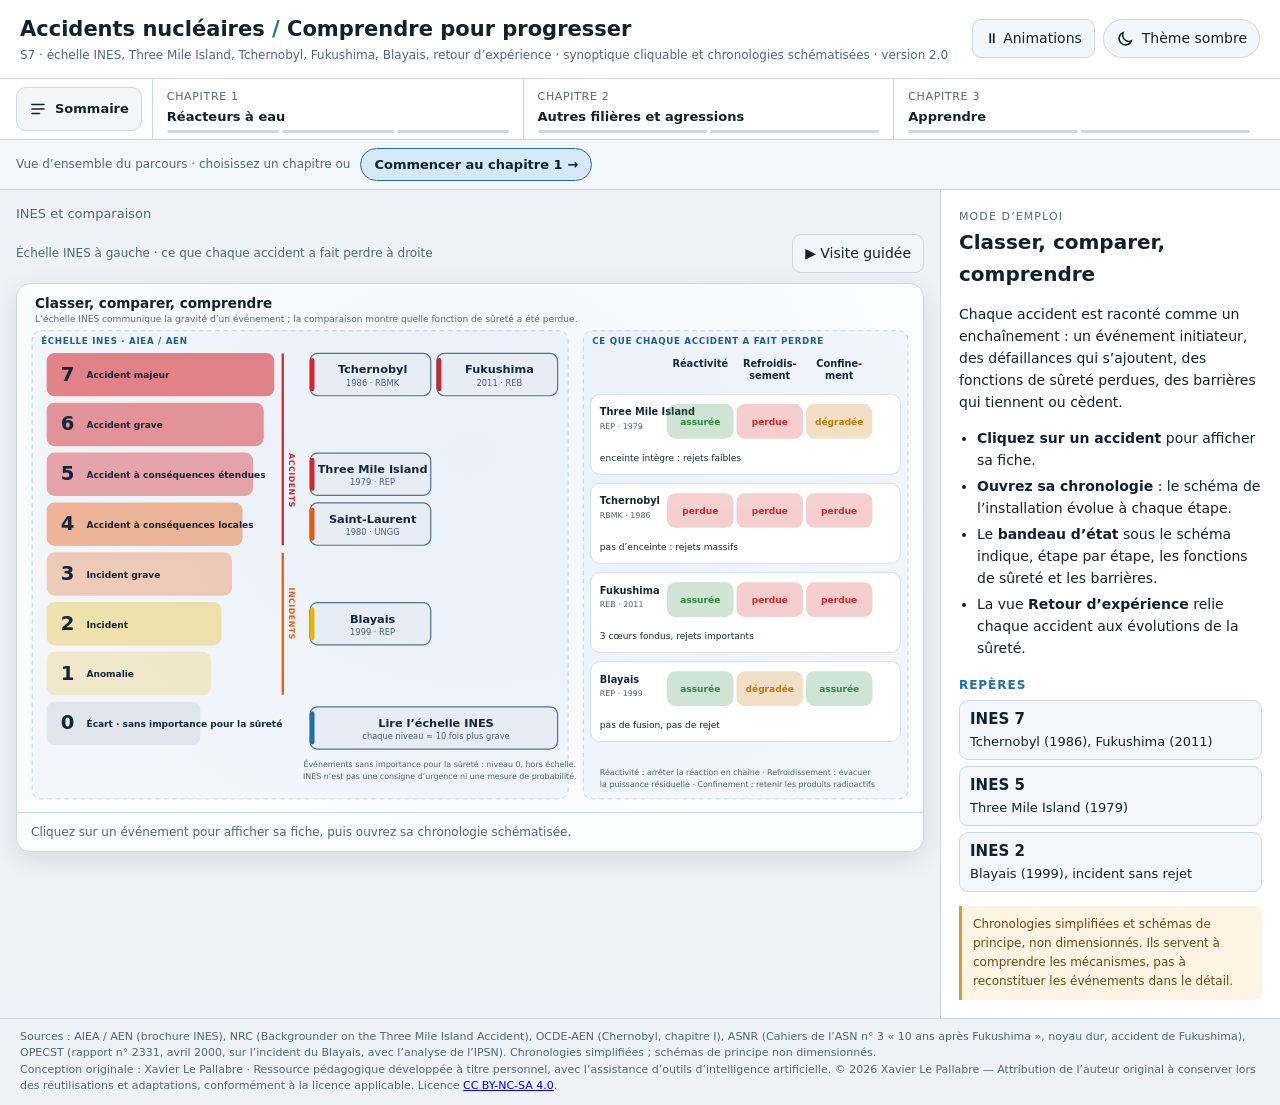
==== commit 4222285e: "Licence CC BY-NC-SA 4.0 : fichier LICENSE, lien dans l'application, section Licence du README avec l" ====
--- a/accidents.html
+++ b/accidents.html
@@ -271,7 +271,7 @@
 </main>
 <aside class="aside" id="aside"></aside>
 </div>
-<footer class="footer">Sources : AIEA / AEN (brochure INES), NRC (Backgrounder on the Three Mile Island Accident), OCDE-AEN (Chernobyl, chapitre I), ASNR (Cahiers de l’ASN n° 3 « 10 ans après Fukushima », noyau dur, accident de Fukushima), OPECST (rapport n° 2331, avril 2000, sur l’incident du Blayais, avec l’analyse de l’IPSN). Chronologies simplifiées ; schémas de principe non dimensionnés.<br>Conception originale : Xavier Le Pallabre · Ressource pédagogique développée à titre personnel, avec l’assistance d’outils d’intelligence artificielle. © 2026 Xavier Le Pallabre — Attribution de l’auteur original à conserver lors des réutilisations et adaptations, conformément à la licence applicable.</footer>
+<footer class="footer">Sources : AIEA / AEN (brochure INES), NRC (Backgrounder on the Three Mile Island Accident), OCDE-AEN (Chernobyl, chapitre I), ASNR (Cahiers de l’ASN n° 3 « 10 ans après Fukushima », noyau dur, accident de Fukushima), OPECST (rapport n° 2331, avril 2000, sur l’incident du Blayais, avec l’analyse de l’IPSN). Chronologies simplifiées ; schémas de principe non dimensionnés.<br>Conception originale : Xavier Le Pallabre · Ressource pédagogique développée à titre personnel, avec l’assistance d’outils d’intelligence artificielle. © 2026 Xavier Le Pallabre — Attribution de l’auteur original à conserver lors des réutilisations et adaptations, conformément à la licence applicable. Licence <a href="https://creativecommons.org/licenses/by-nc-sa/4.0/deed.fr" rel="license noopener" target="_blank">CC BY-NC-SA 4.0</a>.</footer>
 <script>
 "use strict";
 const THEME_KEY='accidents-theme';
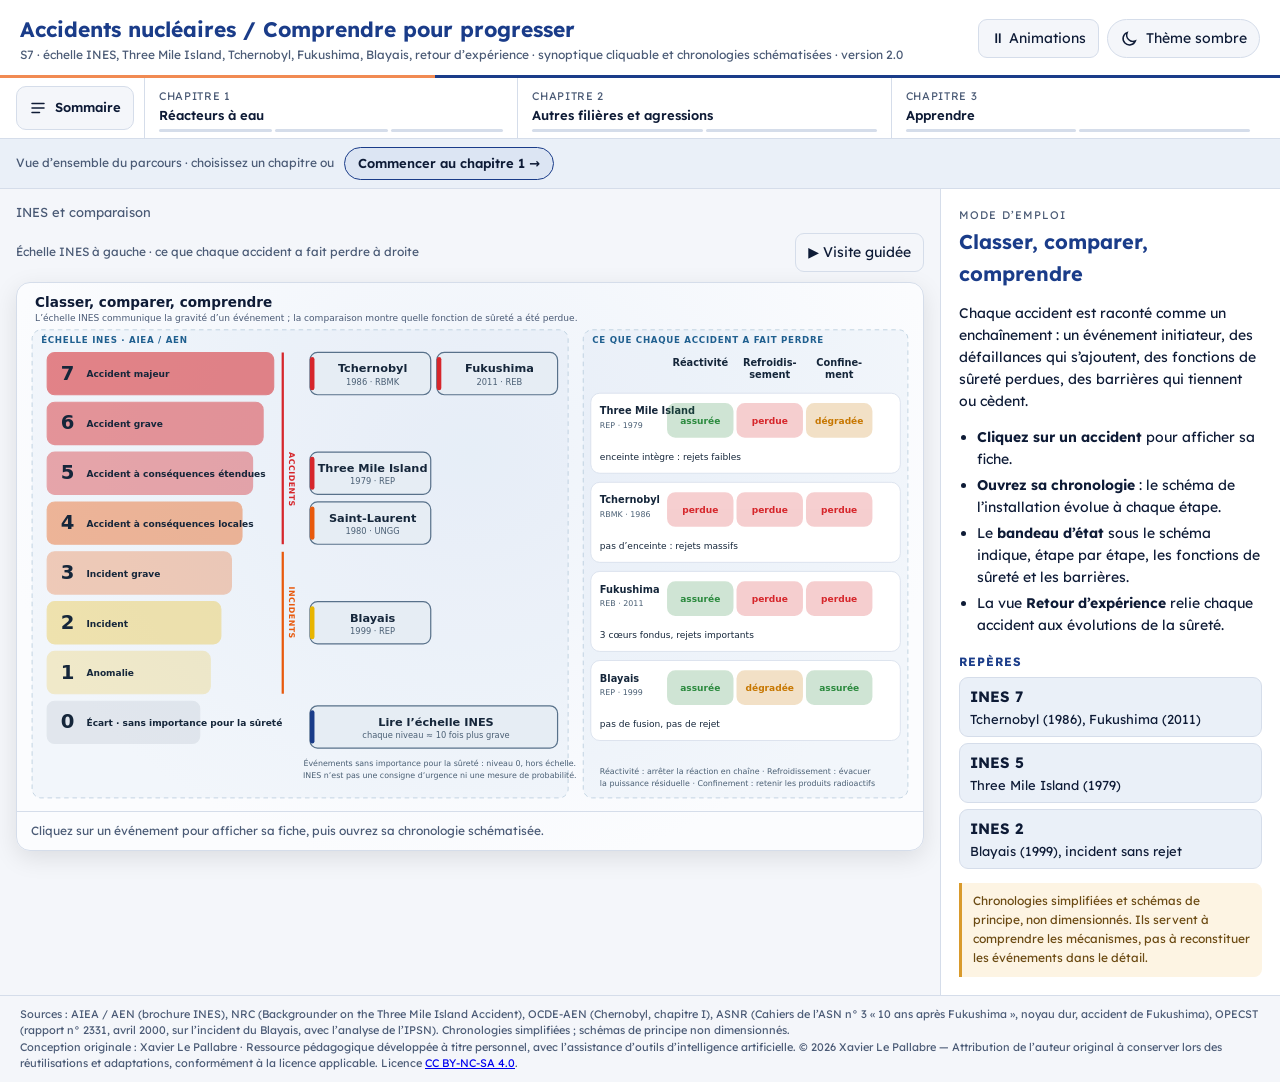
==== commit 1694b29a: "Charte commune des applications TIIN - Police Lexend, couleurs et fonds de Nucléa, Élec et du Portai" ====
--- a/accidents.html
+++ b/accidents.html
@@ -1,6 +1,6 @@
 <!doctype html><html lang="fr"><head><meta charset="utf-8"><meta name="viewport" content="width=device-width,initial-scale=1,viewport-fit=cover">
 <link rel="manifest" href="manifest.json">
-<meta name="theme-color" content="#0d1b2e">
+<meta name="theme-color" content="#FFFFFF" media="(prefers-color-scheme: light)"><meta name="theme-color" content="#12204A" media="(prefers-color-scheme: dark)">
 <link rel="icon" href="icons/icon.svg" type="image/svg+xml">
 <link rel="apple-touch-icon" href="icons/apple-touch-icon.png">
 <meta name="apple-mobile-web-app-capable" content="yes">
@@ -233,6 +233,7 @@
 .k-hide{display:none}
 
 </style>
+<link rel="stylesheet" href="fonts/lexend.css"><link rel="stylesheet" href="charte.css">
 </head><body>
 <header class="top">
  <div><h1>Accidents nucléaires <span>/</span> Comprendre pour progresser</h1><div class="sub">S7 · échelle INES, Three Mile Island, Tchernobyl, Fukushima, Blayais, retour d’expérience · synoptique cliquable et chronologies schématisées · version 2.0</div></div>
--- a/fonts/lexend.css
+++ b/fonts/lexend.css
@@ -0,0 +1,35 @@
+@font-face {
+  font-family: 'Lexend';
+  font-style: normal;
+  font-weight: 400;
+  font-display: swap;
+  src: url(./lexend-0.ttf) format('truetype');
+}
+@font-face {
+  font-family: 'Lexend';
+  font-style: normal;
+  font-weight: 500;
+  font-display: swap;
+  src: url(./lexend-1.ttf) format('truetype');
+}
+@font-face {
+  font-family: 'Lexend';
+  font-style: normal;
+  font-weight: 600;
+  font-display: swap;
+  src: url(./lexend-2.ttf) format('truetype');
+}
+@font-face {
+  font-family: 'Lexend';
+  font-style: normal;
+  font-weight: 700;
+  font-display: swap;
+  src: url(./lexend-3.ttf) format('truetype');
+}
+@font-face {
+  font-family: 'Lexend';
+  font-style: normal;
+  font-weight: 800;
+  font-display: swap;
+  src: url(./lexend-4.ttf) format('truetype');
+}
--- a/charte.css
+++ b/charte.css
@@ -0,0 +1,35 @@
+/* Charte commune des applications TIIN (Nucléa, Élec, Portail) appliquée aux parcours.
+   Ne change que l'habillage : fonds, panneaux, textes, boutons, police.
+   Les couleurs des matières, des zones et toutes les animations des schémas restent celles des parcours.
+   Sélecteurs doublés (:root:root) pour passer devant les thèmes des pages, quel que soit l'ordre de chargement. */
+:root:root{
+ --charte-font:Lexend,system-ui,-apple-system,"Segoe UI",sans-serif;
+ --charte-schema-font:system-ui,"Segoe UI",Arial,sans-serif;
+ --bg:#0A1430;--panel:#12204A;--panel2:#1A2C5C;--border:#2B3F72;--text:#EEF2FA;--muted:#A9B6D3;--accent:#9DB8F5;
+ --canvas:#0E1A3C;--canvas-glow:#15255A;
+ --btn:#1A2C5C;--btn-active:#24396F;--btn-active-border:#9DB8F5;--header:#12204A;--focus:#F18A52;
+ --charte-brand:#9DB8F5;--charte-accent:#F18A52;--charte-accent-text:#F6A06E}
+@media (prefers-color-scheme: light){:root:root:not([data-theme="dark"]){
+ --bg:#F4F6FA;--panel:#FFFFFF;--panel2:#EAF0F8;--border:#D5DDEA;--text:#0E1B36;--muted:#4A5A75;--accent:#1A3C89;
+ --canvas:#FBFCFE;--canvas-glow:#EEF3FA;
+ --btn:#F4F6FA;--btn-active:#DCE5F3;--btn-active-border:#1A3C89;--header:#FFFFFF;--focus:#F18A52;
+ --charte-brand:#1A3C89;--charte-accent:#F18A52;--charte-accent-text:#A8501C}}
+:root:root[data-theme="light"]{
+ --bg:#F4F6FA;--panel:#FFFFFF;--panel2:#EAF0F8;--border:#D5DDEA;--text:#0E1B36;--muted:#4A5A75;--accent:#1A3C89;
+ --canvas:#FBFCFE;--canvas-glow:#EEF3FA;
+ --btn:#F4F6FA;--btn-active:#DCE5F3;--btn-active-border:#1A3C89;--header:#FFFFFF;--focus:#F18A52;
+ --charte-brand:#1A3C89;--charte-accent:#F18A52;--charte-accent-text:#A8501C}
+:root:root[data-theme="dark"]{
+ --bg:#0A1430;--panel:#12204A;--panel2:#1A2C5C;--border:#2B3F72;--text:#EEF2FA;--muted:#A9B6D3;--accent:#9DB8F5;
+ --canvas:#0E1A3C;--canvas-glow:#15255A;
+ --btn:#1A2C5C;--btn-active:#24396F;--btn-active-border:#9DB8F5;--header:#12204A;--focus:#F18A52;
+ --charte-brand:#9DB8F5;--charte-accent:#F18A52;--charte-accent-text:#F6A06E}
+
+/* Police Lexend pour les textes et les commandes ; les schémas gardent leur police d'origine
+   pour que les étiquettes restent exactement à leur place. */
+body{font-family:var(--charte-font)}
+svg,svg text{font-family:var(--charte-schema-font)}
+h1,h2{color:var(--charte-brand)}
+h1 span{color:var(--charte-accent-text)}
+/* Filet bleu et orange sous l'en-tête, comme Nucléa et Élec */
+.top{box-shadow:inset 0 -3px 0 0 transparent;border-bottom:0!important;background-image:linear-gradient(90deg,var(--charte-accent) 0 34%,#1A3C89 34% 100%);background-size:100% 3px;background-repeat:no-repeat;background-position:bottom}
